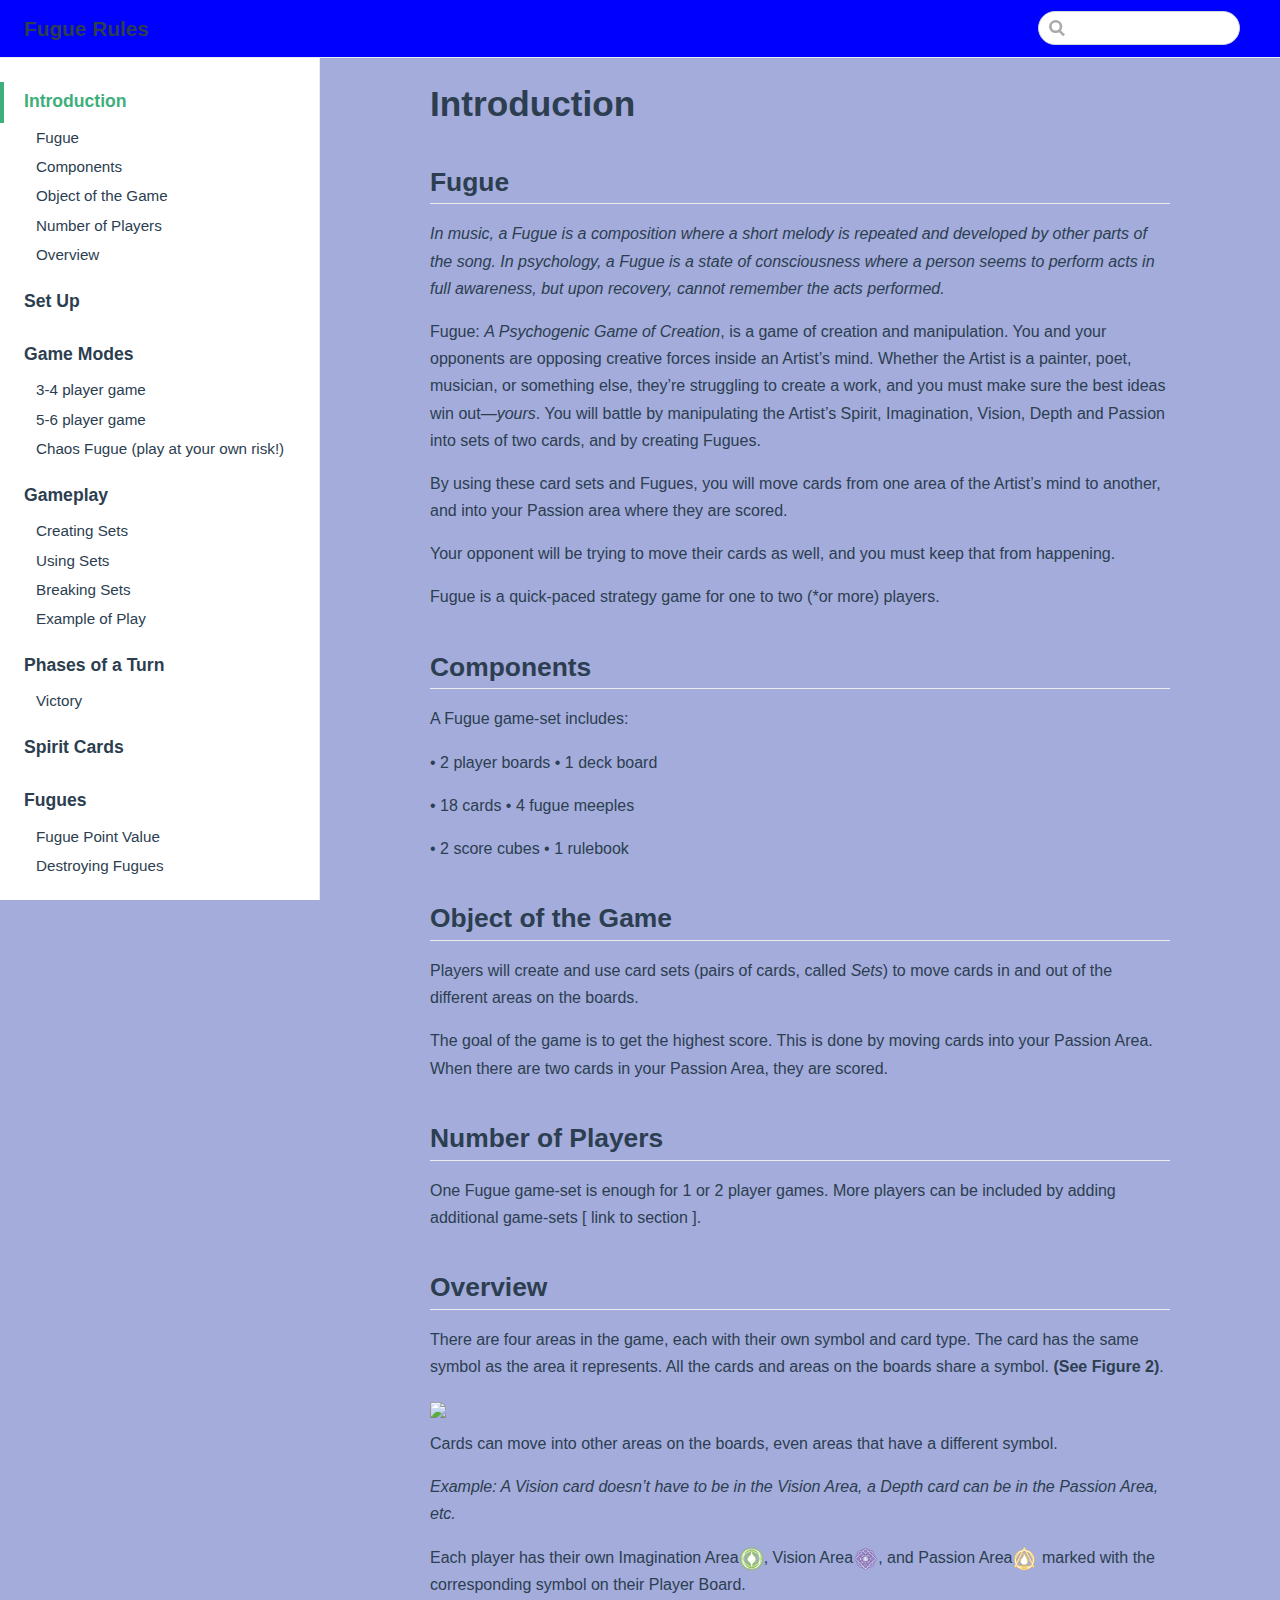
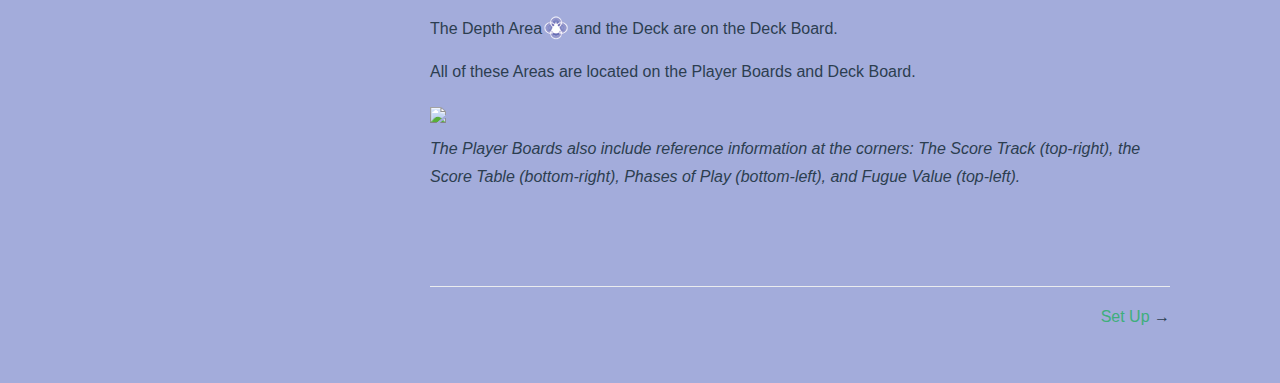
==== fugue/index.html @ 01a36612 "Added icons and images and some colors, not final colors" ====
<!DOCTYPE html>
<html lang="en-US">
  <head>
    <meta charset="utf-8">
    <meta name="viewport" content="width=device-width,initial-scale=1">
    <title>Introduction | Fugue Rules</title>
    <meta name="description" content="Description goes here">
    
    
    <link rel="preload" href="/fugue/assets/css/0.styles.88f296fe.css" as="style"><link rel="preload" href="/fugue/assets/js/app.46756ac3.js" as="script"><link rel="preload" href="/fugue/assets/js/2.02e9f8c8.js" as="script"><link rel="preload" href="/fugue/assets/js/12.5b3c1c44.js" as="script"><link rel="preload" href="/fugue/assets/js/5.1671ed8a.js" as="script"><link rel="preload" href="/fugue/assets/js/6.11dcff0d.js" as="script"><link rel="prefetch" href="/fugue/assets/js/10.6f61e33d.js"><link rel="prefetch" href="/fugue/assets/js/11.e72799b8.js"><link rel="prefetch" href="/fugue/assets/js/13.01d6e19c.js"><link rel="prefetch" href="/fugue/assets/js/14.5f040e18.js"><link rel="prefetch" href="/fugue/assets/js/15.8a1c7da3.js"><link rel="prefetch" href="/fugue/assets/js/16.2c269740.js"><link rel="prefetch" href="/fugue/assets/js/17.e0b502f6.js"><link rel="prefetch" href="/fugue/assets/js/3.f5a2413c.js"><link rel="prefetch" href="/fugue/assets/js/4.ca88965a.js"><link rel="prefetch" href="/fugue/assets/js/7.43071df7.js"><link rel="prefetch" href="/fugue/assets/js/8.1b268889.js"><link rel="prefetch" href="/fugue/assets/js/9.892fc7c8.js">
    <link rel="stylesheet" href="/fugue/assets/css/0.styles.88f296fe.css">
  </head>
  <body>
    <div id="app" data-server-rendered="true"><div class="theme-container"><header class="navbar"><div class="sidebar-button"><svg xmlns="http://www.w3.org/2000/svg" aria-hidden="true" role="img" viewBox="0 0 448 512" class="icon"><path fill="currentColor" d="M436 124H12c-6.627 0-12-5.373-12-12V80c0-6.627 5.373-12 12-12h424c6.627 0 12 5.373 12 12v32c0 6.627-5.373 12-12 12zm0 160H12c-6.627 0-12-5.373-12-12v-32c0-6.627 5.373-12 12-12h424c6.627 0 12 5.373 12 12v32c0 6.627-5.373 12-12 12zm0 160H12c-6.627 0-12-5.373-12-12v-32c0-6.627 5.373-12 12-12h424c6.627 0 12 5.373 12 12v32c0 6.627-5.373 12-12 12z"></path></svg></div> <a href="/fugue/" class="home-link router-link-exact-active router-link-active"><!----> <span class="site-name">Fugue Rules</span></a> <div class="links"><div class="search-box"><input aria-label="Search" autocomplete="off" spellcheck="false" value=""> <!----></div> <!----></div></header> <div class="sidebar-mask"></div> <aside class="sidebar"><!---->  <ul class="sidebar-links"><li><a href="/fugue/" class="active sidebar-link">Introduction</a><ul class="sidebar-sub-headers"><li class="sidebar-sub-header"><a href="/fugue/#fugue" class="sidebar-link">Fugue</a></li><li class="sidebar-sub-header"><a href="/fugue/#components" class="sidebar-link">Components</a></li><li class="sidebar-sub-header"><a href="/fugue/#object-of-the-game" class="sidebar-link">Object of the Game</a></li><li class="sidebar-sub-header"><a href="/fugue/#number-of-players" class="sidebar-link">Number of Players</a></li><li class="sidebar-sub-header"><a href="/fugue/#overview" class="sidebar-link">Overview</a></li></ul></li><li><a href="/fugue/Setup/" class="sidebar-link">Set Up</a></li><li><a href="/fugue/GameModes/" class="sidebar-link">Game Modes</a><ul class="sidebar-sub-headers"><li class="sidebar-sub-header"><a href="/fugue/GameModes/#_3-4-player-game" class="sidebar-link">3-4 player game</a></li><li class="sidebar-sub-header"><a href="/fugue/GameModes/#_5-6-player-game" class="sidebar-link">5-6 player game</a></li><li class="sidebar-sub-header"><a href="/fugue/GameModes/#chaos-fugue-play-at-your-own-risk" class="sidebar-link">Chaos Fugue (play at your own risk!)</a></li></ul></li><li><a href="/fugue/Gameplay/" class="sidebar-link">Gameplay</a><ul class="sidebar-sub-headers"><li class="sidebar-sub-header"><a href="/fugue/Gameplay/#creating-sets" class="sidebar-link">Creating Sets</a></li><li class="sidebar-sub-header"><a href="/fugue/Gameplay/#using-sets" class="sidebar-link">Using Sets</a></li><li class="sidebar-sub-header"><a href="/fugue/Gameplay/#breaking-sets" class="sidebar-link">Breaking Sets</a></li><li class="sidebar-sub-header"><a href="/fugue/Gameplay/#example-of-play" class="sidebar-link">Example of Play</a></li></ul></li><li><a href="/fugue/Phases/" class="sidebar-link">Phases of a Turn</a><ul class="sidebar-sub-headers"><li class="sidebar-sub-header"><a href="/fugue/Phases/#victory" class="sidebar-link">Victory</a></li></ul></li><li><a href="/fugue/SpiritCards/" class="sidebar-link">Spirit Cards</a></li><li><a href="/fugue/Fugues/" class="sidebar-link">Fugues</a><ul class="sidebar-sub-headers"><li class="sidebar-sub-header"><a href="/fugue/Fugues/#fugue-point-value" class="sidebar-link">Fugue Point Value</a></li><li class="sidebar-sub-header"><a href="/fugue/Fugues/#destroying-fugues" class="sidebar-link">Destroying Fugues</a></li></ul></li><li><a href="/fugue/Gameover/" class="sidebar-link">Game Over</a><ul class="sidebar-sub-headers"><li class="sidebar-sub-header"><a href="/fugue/Gameover/#victory" class="sidebar-link">Victory</a></li><li class="sidebar-sub-header"><a href="/fugue/Gameover/#ties" class="sidebar-link">Ties</a></li></ul></li><li><a href="/fugue/SetExplanationAndExamples/" class="sidebar-link">Set Explanations and Examples</a></li><li><a href="/fugue/SoloModes/" class="sidebar-link">Solo Modes</a><ul class="sidebar-sub-headers"><li class="sidebar-sub-header"><a href="/fugue/SoloModes/#left-brain-vs-right-brain-beta" class="sidebar-link">Left Brain vs Right Brain (Beta)</a></li><li class="sidebar-sub-header"><a href="/fugue/SoloModes/#solo-challenge" class="sidebar-link">Solo Challenge</a></li><li class="sidebar-sub-header"><a href="/fugue/SoloModes/#left-brain-versus-right-brain-beta" class="sidebar-link">Left Brain Versus Right Brain (beta)</a></li></ul></li></ul> </aside> <main class="page"> <div class="content default"><h1 id="introduction"><a href="#introduction" aria-hidden="true" class="header-anchor">#</a> Introduction</h1> <h2 id="fugue"><a href="#fugue" aria-hidden="true" class="header-anchor">#</a> Fugue</h2> <p><em>In music, a Fugue is a composition where a short melody is repeated and developed by other parts of the song.
In psychology, a Fugue is a state of consciousness where a person seems to perform acts in full awareness, but upon recovery, cannot remember the acts performed.</em></p> <p>Fugue: <em>A Psychogenic Game of Creation</em>, is a game of creation and manipulation. You and your opponents are opposing creative forces inside an Artist’s mind. Whether the Artist is a painter, poet, musician, or something else, they’re struggling to create a work, and you must make sure the best ideas win out—<em>yours</em>. You will battle by manipulating the Artist’s Spirit, Imagination, Vision, Depth and Passion into sets of two cards, and by creating Fugues.</p> <p>By using these card sets and Fugues, you will move cards from one area of the Artist’s mind to another, and into your Passion area where they are scored.</p> <p>Your opponent will be trying to move their cards as well, and you must keep that from happening.</p> <p>Fugue is a quick-paced strategy game for one to two (*or more) players.</p> <h2 id="components"><a href="#components" aria-hidden="true" class="header-anchor">#</a> Components</h2> <p>A Fugue game-set includes:</p> <p>• 2 player boards • 1 deck board</p> <p>• 18 cards • 4 fugue meeples</p> <p>• 2 score cubes • 1 rulebook</p> <h2 id="object-of-the-game"><a href="#object-of-the-game" aria-hidden="true" class="header-anchor">#</a> Object of the Game</h2> <p>Players will create and use card sets (pairs of cards, called <em>Sets</em>) to move cards in and out of the different areas on the boards.</p> <p>The goal of the game is to get the highest score. This is done by moving cards into your Passion Area. When there are two cards in your Passion Area, they are scored.</p> <h2 id="number-of-players"><a href="#number-of-players" aria-hidden="true" class="header-anchor">#</a> Number of Players</h2> <p>One Fugue game-set is enough for 1 or 2 player games. More players can be included by adding additional game-sets [ link to section ].</p> <h2 id="overview"><a href="#overview" aria-hidden="true" class="header-anchor">#</a> Overview</h2> <p>There are four areas in the game, each with their own symbol and card type. The card has the same symbol as the area it represents. All the cards and areas on the boards share a symbol. <strong>(See Figure 2)</strong>.</p> <span><img src="/fugue/figure_2.png"></span> <p>Cards can move into other areas on the boards, even areas that have a different symbol.</p> <p><em>Example: A Vision card doesn’t have to be in the Vision Area, a Depth card can be in the Passion Area, etc.</em></p> <p>Each player has their own Imagination Area<span><img src="/fugue/I_icon.png"></span>, Vision Area<span><img src="/fugue/V_icon.png"></span>, and Passion Area<span><img src="/fugue/P_icon.png"></span> marked with the corresponding symbol on their Player Board.</p> <p>The Depth Area<span><img src="/fugue/D_icon.png"></span> and the Deck are on the Deck Board.</p> <p>All of these Areas are located on the Player Boards and Deck Board.</p> <span><img src="/fugue/figure_3.png"></span> <p><em>The Player Boards also include reference information at the corners: The Score Track (top-right), the Score Table (bottom-right), Phases of Play (bottom-left), and Fugue Value (top-left).</em></p></div> <footer class="page-edit"><!----> <!----></footer> <div class="page-nav"><p class="inner"><!----> <span class="next"><a href="/fugue/Setup/">
          Set Up
        </a>
        →
      </span></p></div> </main></div><div class="global-ui"></div></div>
    <script src="/fugue/assets/js/app.46756ac3.js" defer></script><script src="/fugue/assets/js/2.02e9f8c8.js" defer></script><script src="/fugue/assets/js/12.5b3c1c44.js" defer></script><script src="/fugue/assets/js/5.1671ed8a.js" defer></script><script src="/fugue/assets/js/6.11dcff0d.js" defer></script>
  </body>
</html>
---- fugue/assets/css/0.styles.88f296fe.css ----
#nprogress{pointer-events:none}#nprogress .bar{background:#3eaf7c;position:fixed;z-index:1031;top:0;left:0;width:100%;height:2px}#nprogress .peg{display:block;position:absolute;right:0;width:100px;height:100%;-webkit-box-shadow:0 0 10px #3eaf7c,0 0 5px #3eaf7c;box-shadow:0 0 10px #3eaf7c,0 0 5px #3eaf7c;opacity:1;-webkit-transform:rotate(3deg) translateY(-4px);transform:rotate(3deg) translateY(-4px)}#nprogress .spinner{display:block;position:fixed;z-index:1031;top:15px;right:15px}#nprogress .spinner-icon{width:18px;height:18px;-webkit-box-sizing:border-box;box-sizing:border-box;border:2px solid transparent;border-top-color:#3eaf7c;border-left-color:#3eaf7c;border-radius:50%;-webkit-animation:nprogress-spinner .4s linear infinite;animation:nprogress-spinner .4s linear infinite}.nprogress-custom-parent{overflow:hidden;position:relative}.nprogress-custom-parent #nprogress .bar,.nprogress-custom-parent #nprogress .spinner{position:absolute}@-webkit-keyframes nprogress-spinner{0%{-webkit-transform:rotate(0deg);transform:rotate(0deg)}to{-webkit-transform:rotate(1turn);transform:rotate(1turn)}}@keyframes nprogress-spinner{0%{-webkit-transform:rotate(0deg);transform:rotate(0deg)}to{-webkit-transform:rotate(1turn);transform:rotate(1turn)}}.icon.outbound{color:#aaa;display:inline-block;vertical-align:middle;position:relative;top:-1px}.home{padding:3.6rem 2rem 0;max-width:960px;margin:0 auto;display:block}.home .hero{text-align:center}.home .hero img{max-width:100%;max-height:280px;display:block;margin:3rem auto 1.5rem}.home .hero h1{font-size:3rem}.home .hero .action,.home .hero .description,.home .hero h1{margin:1.8rem auto}.home .hero .description{max-width:35rem;font-size:1.6rem;line-height:1.3;color:#6a8bad}.home .hero .action-button{display:inline-block;font-size:1.2rem;color:#fff;background-color:#3eaf7c;padding:.8rem 1.6rem;border-radius:4px;-webkit-transition:background-color .1s ease;transition:background-color .1s ease;-webkit-box-sizing:border-box;box-sizing:border-box;border-bottom:1px solid #389d70}.home .hero .action-button:hover{background-color:#4abf8a}.home .features{border-top:1px solid #eaecef;padding:1.2rem 0;margin-top:2.5rem;display:-webkit-box;display:-ms-flexbox;display:flex;-ms-flex-wrap:wrap;flex-wrap:wrap;-webkit-box-align:start;-ms-flex-align:start;align-items:flex-start;-ms-flex-line-pack:stretch;align-content:stretch;-webkit-box-pack:justify;-ms-flex-pack:justify;justify-content:space-between}.home .feature{-webkit-box-flex:1;-ms-flex-positive:1;flex-grow:1;-ms-flex-preferred-size:30%;flex-basis:30%;max-width:30%}.home .feature h2{font-size:1.4rem;font-weight:500;border-bottom:none;padding-bottom:0;color:#3a5169}.home .feature p{color:#4e6e8e}.home .footer{padding:2.5rem;border-top:1px solid #eaecef;text-align:center;color:#4e6e8e}@media (max-width:719px){.home .features{-webkit-box-orient:vertical;-webkit-box-direction:normal;-ms-flex-direction:column;flex-direction:column}.home .feature{max-width:100%;padding:0 2.5rem}}@media (max-width:419px){.home{padding-left:1.5rem;padding-right:1.5rem}.home .hero img{max-height:210px;margin:2rem auto 1.2rem}.home .hero h1{font-size:2rem}.home .hero .action,.home .hero .description,.home .hero h1{margin:1.2rem auto}.home .hero .description{font-size:1.2rem}.home .hero .action-button{font-size:1rem;padding:.6rem 1.2rem}.home .feature h2{font-size:1.25rem}}.search-box{display:inline-block;position:relative;margin-right:1rem}.search-box input{cursor:text;width:10rem;height:2rem;color:#4e6e8e;display:inline-block;border:1px solid #cfd4db;border-radius:2rem;font-size:.9rem;line-height:2rem;padding:0 .5rem 0 2rem;outline:none;-webkit-transition:all .2s ease;transition:all .2s ease;background:#fff url(/fugue/assets/img/search.83621669.svg) .6rem .5rem no-repeat;background-size:1rem}.search-box input:focus{cursor:auto;border-color:#3eaf7c}.search-box .suggestions{background:#fff;width:20rem;position:absolute;top:1.5rem;border:1px solid #cfd4db;border-radius:6px;padding:.4rem;list-style-type:none}.search-box .suggestions.align-right{right:0}.search-box .suggestion{line-height:1.4;padding:.4rem .6rem;border-radius:4px;cursor:pointer}.search-box .suggestion a{white-space:normal;color:#5d82a6}.search-box .suggestion a .page-title{font-weight:600}.search-box .suggestion a .header{font-size:.9em;margin-left:.25em}.search-box .suggestion.focused{background-color:#f3f4f5}.search-box .suggestion.focused a{color:#3eaf7c}@media (max-width:959px){.search-box input{cursor:pointer;width:0;border-color:transparent;position:relative}.search-box input:focus{cursor:text;left:0;width:10rem}}@media (-ms-high-contrast:none){.search-box input{height:2rem}}@media (max-width:959px) and (min-width:719px){.search-box .suggestions{left:0}}@media (max-width:719px){.search-box{margin-right:0}.search-box input{left:1rem}.search-box .suggestions{right:0}}@media (max-width:419px){.search-box .suggestions{width:calc(100vw - 4rem)}.search-box input:focus{width:8rem}}.sidebar-button{cursor:pointer;display:none;width:1.25rem;height:1.25rem;position:absolute;padding:.6rem;top:.6rem;left:1rem}.sidebar-button .icon{display:block;width:1.25rem;height:1.25rem}@media (max-width:719px){.sidebar-button{display:block}}.dropdown-enter,.dropdown-leave-to{height:0!important}.dropdown-wrapper{cursor:pointer}.dropdown-wrapper .dropdown-title{display:block}.dropdown-wrapper .dropdown-title:hover{border-color:transparent}.dropdown-wrapper .dropdown-title .arrow{vertical-align:middle;margin-top:-1px;margin-left:.4rem}.dropdown-wrapper .nav-dropdown .dropdown-item{color:inherit;line-height:1.7rem}.dropdown-wrapper .nav-dropdown .dropdown-item h4{margin:.45rem 0 0;border-top:1px solid #eee;padding:.45rem 1.5rem 0 1.25rem}.dropdown-wrapper .nav-dropdown .dropdown-item .dropdown-subitem-wrapper{padding:0;list-style:none}.dropdown-wrapper .nav-dropdown .dropdown-item .dropdown-subitem-wrapper .dropdown-subitem{font-size:.9em}.dropdown-wrapper .nav-dropdown .dropdown-item a{display:block;line-height:1.7rem;position:relative;border-bottom:none;font-weight:400;margin-bottom:0;padding:0 1.5rem 0 1.25rem}.dropdown-wrapper .nav-dropdown .dropdown-item a.router-link-active,.dropdown-wrapper .nav-dropdown .dropdown-item a:hover{color:#3eaf7c}.dropdown-wrapper .nav-dropdown .dropdown-item a.router-link-active:after{content:"";width:0;height:0;border-left:5px solid #3eaf7c;border-top:3px solid transparent;border-bottom:3px solid transparent;position:absolute;top:calc(50% - 2px);left:9px}.dropdown-wrapper .nav-dropdown .dropdown-item:first-child h4{margin-top:0;padding-top:0;border-top:0}@media (max-width:719px){.dropdown-wrapper.open .dropdown-title{margin-bottom:.5rem}.dropdown-wrapper .nav-dropdown{-webkit-transition:height .1s ease-out;transition:height .1s ease-out;overflow:hidden}.dropdown-wrapper .nav-dropdown .dropdown-item h4{border-top:0;margin-top:0;padding-top:0}.dropdown-wrapper .nav-dropdown .dropdown-item>a,.dropdown-wrapper .nav-dropdown .dropdown-item h4{font-size:15px;line-height:2rem}.dropdown-wrapper .nav-dropdown .dropdown-item .dropdown-subitem{font-size:14px;padding-left:1rem}}@media (min-width:719px){.dropdown-wrapper{height:1.8rem}.dropdown-wrapper:hover .nav-dropdown{display:block!important}.dropdown-wrapper .dropdown-title .arrow{border-left:4px solid transparent;border-right:4px solid transparent;border-top:6px solid #ccc;border-bottom:0}.dropdown-wrapper .nav-dropdown{display:none;height:auto!important;-webkit-box-sizing:border-box;box-sizing:border-box;max-height:calc(100vh - 2.7rem);overflow-y:auto;position:absolute;top:100%;right:0;background-color:#fff;padding:.6rem 0;border:1px solid #ddd;border-bottom-color:#ccc;text-align:left;border-radius:.25rem;white-space:nowrap;margin:0}}.nav-links{display:inline-block}.nav-links a{line-height:1.4rem;color:inherit}.nav-links a.router-link-active,.nav-links a:hover{color:#3eaf7c}.nav-links .nav-item{position:relative;display:inline-block;margin-left:1.5rem;line-height:2rem}.nav-links .nav-item:first-child{margin-left:0}.nav-links .repo-link{margin-left:1.5rem}@media (max-width:719px){.nav-links .nav-item,.nav-links .repo-link{margin-left:0}}@media (min-width:719px){.nav-links a.router-link-active,.nav-links a:hover{color:#2c3e50}.nav-item>a:not(.external).router-link-active,.nav-item>a:not(.external):hover{margin-bottom:-2px;border-bottom:2px solid #46bd87}}.navbar{padding:.7rem 1.5rem;line-height:2.2rem}.navbar a,.navbar img,.navbar span{display:inline-block}.navbar .logo{height:2.2rem;min-width:2.2rem;margin-right:.8rem;vertical-align:top}.navbar .site-name{font-size:1.3rem;font-weight:600;color:#2c3e50;position:relative}.navbar .links{padding-left:1.5rem;-webkit-box-sizing:border-box;box-sizing:border-box;background-color:#fff;white-space:nowrap;font-size:.9rem;position:absolute;right:1.5rem;top:.7rem;display:-webkit-box;display:-ms-flexbox;display:flex}.navbar .links .search-box{-webkit-box-flex:0;-ms-flex:0 0 auto;flex:0 0 auto;vertical-align:top}@media (max-width:719px){.navbar{padding-left:4rem}.navbar .can-hide{display:none}.navbar .links{padding-left:1.5rem}}.page-edit,.page-nav{max-width:740px;margin:0 auto;padding:2rem 2.5rem}@media (max-width:959px){.page-edit,.page-nav{padding:2rem}}@media (max-width:419px){.page-edit,.page-nav{padding:1.5rem}}.page{padding-bottom:2rem;display:block}.page-edit{padding-top:1rem;padding-bottom:1rem;overflow:auto}.page-edit .edit-link{display:inline-block}.page-edit .edit-link a{color:#4e6e8e;margin-right:.25rem}.page-edit .last-updated{float:right;font-size:.9em}.page-edit .last-updated .prefix{font-weight:500;color:#4e6e8e}.page-edit .last-updated .time{font-weight:400;color:#aaa}.page-nav{padding-top:1rem;padding-bottom:0}.page-nav .inner{min-height:2rem;margin-top:0;border-top:1px solid #eaecef;padding-top:1rem;overflow:auto}.page-nav .next{float:right}@media (max-width:719px){.page-edit .edit-link{margin-bottom:.5rem}.page-edit .last-updated{font-size:.8em;float:none;text-align:left}}.sidebar-group .sidebar-group{padding-left:.5em}.sidebar-group:not(.collapsable) .sidebar-heading:not(.clickable){cursor:auto;color:inherit}.sidebar-group.is-sub-group{padding-left:0}.sidebar-group.is-sub-group>.sidebar-heading{font-size:.95em;line-height:1.4;font-weight:400;padding-left:2rem}.sidebar-group.is-sub-group>.sidebar-heading:not(.clickable){opacity:.5}.sidebar-group.is-sub-group>.sidebar-group-items{padding-left:1rem}.sidebar-group.is-sub-group>.sidebar-group-items>li>.sidebar-link{font-size:.95em;border-left:none}.sidebar-group.depth-2>.sidebar-heading{border-left:none}.sidebar-heading{color:#2c3e50;-webkit-transition:color .15s ease;transition:color .15s ease;cursor:pointer;font-size:1.1em;font-weight:700;padding:.35rem 1.5rem .35rem 1.25rem;width:100%;-webkit-box-sizing:border-box;box-sizing:border-box;margin:0;border-left:.25rem solid transparent}.sidebar-heading.open,.sidebar-heading:hover{color:inherit}.sidebar-heading .arrow{position:relative;top:-.12em;left:.5em}.sidebar-heading.clickable.active{font-weight:600;color:#3eaf7c;border-left-color:#3eaf7c}.sidebar-heading.clickable:hover{color:#3eaf7c}.sidebar-group-items{-webkit-transition:height .1s ease-out;transition:height .1s ease-out;font-size:.95em;overflow:hidden}.sidebar .sidebar-sub-headers{padding-left:1rem;font-size:.95em}a.sidebar-link{font-size:1em;font-weight:400;display:inline-block;color:#2c3e50;border-left:.25rem solid transparent;padding:.35rem 1rem .35rem 1.25rem;line-height:1.4;width:100%;-webkit-box-sizing:border-box;box-sizing:border-box}a.sidebar-link:hover{color:#3eaf7c}a.sidebar-link.active{font-weight:600;color:#3eaf7c;border-left-color:#3eaf7c}.sidebar-group a.sidebar-link{padding-left:2rem}.sidebar-sub-headers a.sidebar-link{padding-top:.25rem;padding-bottom:.25rem;border-left:none}.sidebar-sub-headers a.sidebar-link.active{font-weight:500}.sidebar ul{padding:0;margin:0;list-style-type:none}.sidebar a{display:inline-block}.sidebar .nav-links{display:none;border-bottom:1px solid #eaecef;padding:.5rem 0 .75rem 0}.sidebar .nav-links a{font-weight:600}.sidebar .nav-links .nav-item,.sidebar .nav-links .repo-link{display:block;line-height:1.25rem;font-size:1.1em;padding:.5rem 0 .5rem 1.5rem}.sidebar>.sidebar-links{padding:1.5rem 0}.sidebar>.sidebar-links>li>a.sidebar-link{font-size:1.1em;line-height:1.7;font-weight:700}.sidebar>.sidebar-links>li:not(:first-child){margin-top:.75rem}@media (max-width:719px){.sidebar .nav-links{display:block}.sidebar .nav-links .dropdown-wrapper .nav-dropdown .dropdown-item a.router-link-active:after{top:calc(1rem - 2px)}.sidebar>.sidebar-links{padding:1rem 0}}code[class*=language-],pre[class*=language-]{color:#ccc;background:none;font-family:Consolas,Monaco,Andale Mono,Ubuntu Mono,monospace;font-size:1em;text-align:left;white-space:pre;word-spacing:normal;word-break:normal;word-wrap:normal;line-height:1.5;-moz-tab-size:4;-o-tab-size:4;tab-size:4;-webkit-hyphens:none;-ms-hyphens:none;hyphens:none}pre[class*=language-]{padding:1em;margin:.5em 0;overflow:auto}:not(pre)>code[class*=language-],pre[class*=language-]{background:#2d2d2d}:not(pre)>code[class*=language-]{padding:.1em;border-radius:.3em;white-space:normal}.token.block-comment,.token.cdata,.token.comment,.token.doctype,.token.prolog{color:#999}.token.punctuation{color:#ccc}.token.attr-name,.token.deleted,.token.namespace,.token.tag{color:#e2777a}.token.function-name{color:#6196cc}.token.boolean,.token.function,.token.number{color:#f08d49}.token.class-name,.token.constant,.token.property,.token.symbol{color:#f8c555}.token.atrule,.token.builtin,.token.important,.token.keyword,.token.selector{color:#cc99cd}.token.attr-value,.token.char,.token.regex,.token.string,.token.variable{color:#7ec699}.token.entity,.token.operator,.token.url{color:#67cdcc}.token.bold,.token.important{font-weight:700}.token.italic{font-style:italic}.token.entity{cursor:help}.token.inserted{color:green}.content code{color:#476582;padding:.25rem .5rem;margin:0;font-size:.85em;background-color:rgba(27,31,35,.05);border-radius:3px}.content code .token.deleted{color:#ec5975}.content code .token.inserted{color:#3eaf7c}.content pre,.content pre[class*=language-]{line-height:1.4;padding:1.25rem 1.5rem;margin:.85rem 0;background-color:#282c34;border-radius:6px;overflow:auto}.content pre[class*=language-] code,.content pre code{color:#fff;padding:0;background-color:transparent;border-radius:0}div[class*=language-]{position:relative;background-color:#282c34;border-radius:6px}div[class*=language-] .highlight-lines{-webkit-user-select:none;-moz-user-select:none;-ms-user-select:none;user-select:none;padding-top:1.3rem;position:absolute;top:0;left:0;width:100%;line-height:1.4}div[class*=language-] .highlight-lines .highlighted{background-color:rgba(0,0,0,.66)}div[class*=language-] pre,div[class*=language-] pre[class*=language-]{background:transparent;position:relative;z-index:1}div[class*=language-]:before{position:absolute;z-index:3;top:.8em;right:1em;font-size:.75rem;color:hsla(0,0%,100%,.4)}div[class*=language-]:not(.line-numbers-mode) .line-numbers-wrapper{display:none}div[class*=language-].line-numbers-mode .highlight-lines .highlighted{position:relative}div[class*=language-].line-numbers-mode .highlight-lines .highlighted:before{content:" ";position:absolute;z-index:3;left:0;top:0;display:block;width:3.5rem;height:100%;background-color:rgba(0,0,0,.66)}div[class*=language-].line-numbers-mode pre{padding-left:4.5rem;vertical-align:middle}div[class*=language-].line-numbers-mode .line-numbers-wrapper{position:absolute;top:0;width:3.5rem;text-align:center;color:hsla(0,0%,100%,.3);padding:1.25rem 0;line-height:1.4}div[class*=language-].line-numbers-mode .line-numbers-wrapper .line-number,div[class*=language-].line-numbers-mode .line-numbers-wrapper br{-webkit-user-select:none;-moz-user-select:none;-ms-user-select:none;user-select:none}div[class*=language-].line-numbers-mode .line-numbers-wrapper .line-number{position:relative;z-index:4;font-size:.85em}div[class*=language-].line-numbers-mode:after{content:"";position:absolute;z-index:2;top:0;left:0;width:3.5rem;height:100%;border-radius:6px 0 0 6px;border-right:1px solid rgba(0,0,0,.66);background-color:#282c34}div[class~=language-js]:before{content:"js"}div[class~=language-ts]:before{content:"ts"}div[class~=language-html]:before{content:"html"}div[class~=language-md]:before{content:"md"}div[class~=language-vue]:before{content:"vue"}div[class~=language-css]:before{content:"css"}div[class~=language-sass]:before{content:"sass"}div[class~=language-scss]:before{content:"scss"}div[class~=language-less]:before{content:"less"}div[class~=language-stylus]:before{content:"stylus"}div[class~=language-go]:before{content:"go"}div[class~=language-java]:before{content:"java"}div[class~=language-c]:before{content:"c"}div[class~=language-sh]:before{content:"sh"}div[class~=language-yaml]:before{content:"yaml"}div[class~=language-py]:before{content:"py"}div[class~=language-docker]:before{content:"docker"}div[class~=language-dockerfile]:before{content:"dockerfile"}div[class~=language-makefile]:before{content:"makefile"}div[class~=language-javascript]:before{content:"js"}div[class~=language-typescript]:before{content:"ts"}div[class~=language-markup]:before{content:"html"}div[class~=language-markdown]:before{content:"md"}div[class~=language-json]:before{content:"json"}div[class~=language-ruby]:before{content:"rb"}div[class~=language-python]:before{content:"py"}div[class~=language-bash]:before{content:"sh"}div[class~=language-php]:before{content:"php"}.custom-block .custom-block-title{font-weight:600;margin-bottom:-.4rem}.custom-block.danger,.custom-block.tip,.custom-block.warning{padding:.1rem 1.5rem;border-left-width:.5rem;border-left-style:solid;margin:1rem 0}.custom-block.tip{background-color:#f3f5f7;border-color:#42b983}.custom-block.warning{background-color:rgba(255,229,100,.3);border-color:#e7c000;color:#6b5900}.custom-block.warning .custom-block-title{color:#b29400}.custom-block.warning a{color:#2c3e50}.custom-block.danger{background-color:#ffe6e6;border-color:#c00;color:#4d0000}.custom-block.danger .custom-block-title{color:#900}.custom-block.danger a{color:#2c3e50}.arrow{display:inline-block;width:0;height:0}.arrow.up{border-bottom:6px solid #ccc}.arrow.down,.arrow.up{border-left:4px solid transparent;border-right:4px solid transparent}.arrow.down{border-top:6px solid #ccc}.arrow.right{border-left:6px solid #ccc}.arrow.left,.arrow.right{border-top:4px solid transparent;border-bottom:4px solid transparent}.arrow.left{border-right:6px solid #ccc}.content:not(.custom){max-width:740px;margin:0 auto;padding:2rem 2.5rem}@media (max-width:959px){.content:not(.custom){padding:2rem}}@media (max-width:419px){.content:not(.custom){padding:1.5rem}}.table-of-contents .badge{vertical-align:middle}body,html{padding:0;margin:0;background-color:#fff}body{font-family:-apple-system,BlinkMacSystemFont,Segoe UI,Roboto,Oxygen,Ubuntu,Cantarell,Fira Sans,Droid Sans,Helvetica Neue,sans-serif;-webkit-font-smoothing:antialiased;-moz-osx-font-smoothing:grayscale;font-size:16px;color:#2c3e50}.page{padding-left:20rem}.navbar{z-index:20;right:0;height:3.6rem;background-color:#fff;-webkit-box-sizing:border-box;box-sizing:border-box;border-bottom:1px solid #eaecef}.navbar,.sidebar-mask{position:fixed;top:0;left:0}.sidebar-mask{z-index:9;width:100vw;height:100vh;display:none}.sidebar{font-size:16px;background-color:#fff;width:20rem;position:fixed;z-index:10;margin:0;top:3.6rem;left:0;bottom:0;-webkit-box-sizing:border-box;box-sizing:border-box;border-right:1px solid #eaecef;overflow-y:auto}.content:not(.custom)>:first-child{margin-top:3.6rem}.content:not(.custom) a:hover{text-decoration:underline}.content:not(.custom) p.demo{padding:1rem 1.5rem;border:1px solid #ddd;border-radius:4px}.content:not(.custom) img{max-width:100%}.content.custom{padding:0;margin:0}.content.custom img{max-width:100%}a{font-weight:500;text-decoration:none}a,p a code{color:#3eaf7c}p a code{font-weight:400}kbd{background:#eee;border:.15rem solid #ddd;border-bottom:.25rem solid #ddd;border-radius:.15rem;padding:0 .15em}blockquote{font-size:.9rem;color:#999;border-left:.5rem solid #dfe2e5;margin:.5rem 0;padding:.25rem 0 .25rem 1rem}blockquote>p{margin:0}ol,ul{padding-left:1.2em}strong{font-weight:600}h1,h2,h3,h4,h5,h6{font-weight:600;line-height:1.25}.content:not(.custom)>h1,.content:not(.custom)>h2,.content:not(.custom)>h3,.content:not(.custom)>h4,.content:not(.custom)>h5,.content:not(.custom)>h6{margin-top:-3.1rem;padding-top:4.6rem;margin-bottom:0}.content:not(.custom)>h1:first-child,.content:not(.custom)>h2:first-child,.content:not(.custom)>h3:first-child,.content:not(.custom)>h4:first-child,.content:not(.custom)>h5:first-child,.content:not(.custom)>h6:first-child{margin-top:-1.5rem;margin-bottom:1rem}.content:not(.custom)>h1:first-child+.custom-block,.content:not(.custom)>h1:first-child+p,.content:not(.custom)>h1:first-child+pre,.content:not(.custom)>h2:first-child+.custom-block,.content:not(.custom)>h2:first-child+p,.content:not(.custom)>h2:first-child+pre,.content:not(.custom)>h3:first-child+.custom-block,.content:not(.custom)>h3:first-child+p,.content:not(.custom)>h3:first-child+pre,.content:not(.custom)>h4:first-child+.custom-block,.content:not(.custom)>h4:first-child+p,.content:not(.custom)>h4:first-child+pre,.content:not(.custom)>h5:first-child+.custom-block,.content:not(.custom)>h5:first-child+p,.content:not(.custom)>h5:first-child+pre,.content:not(.custom)>h6:first-child+.custom-block,.content:not(.custom)>h6:first-child+p,.content:not(.custom)>h6:first-child+pre{margin-top:2rem}h1:hover .header-anchor,h2:hover .header-anchor,h3:hover .header-anchor,h4:hover .header-anchor,h5:hover .header-anchor,h6:hover .header-anchor{opacity:1}h1{font-size:2.2rem}h2{font-size:1.65rem;padding-bottom:.3rem;border-bottom:1px solid #eaecef}h3{font-size:1.35rem}a.header-anchor{font-size:.85em;float:left;margin-left:-.87em;padding-right:.23em;margin-top:.125em;opacity:0}a.header-anchor:hover{text-decoration:none}.line-number,code,kbd{font-family:source-code-pro,Menlo,Monaco,Consolas,Courier New,monospace}ol,p,ul{line-height:1.7}hr{border:0;border-top:1px solid #eaecef}table{border-collapse:collapse;margin:1rem 0;display:block;overflow-x:auto}tr{border-top:1px solid #dfe2e5}tr:nth-child(2n){background-color:#f6f8fa}td,th{border:1px solid #dfe2e5;padding:.6em 1em}.theme-container.sidebar-open .sidebar-mask{display:block}.theme-container.no-navbar .content:not(.custom)>h1,.theme-container.no-navbar h2,.theme-container.no-navbar h3,.theme-container.no-navbar h4,.theme-container.no-navbar h5,.theme-container.no-navbar h6{margin-top:1.5rem;padding-top:0}.theme-container.no-navbar .sidebar{top:0}@media (min-width:720px){.theme-container.no-sidebar .sidebar{display:none}.theme-container.no-sidebar .page{padding-left:0}}@media (max-width:959px){.sidebar{font-size:15px;width:16.4rem}.page{padding-left:16.4rem}}@media (max-width:719px){.sidebar{top:0;padding-top:3.6rem;-webkit-transform:translateX(-100%);transform:translateX(-100%);-webkit-transition:-webkit-transform .2s ease;transition:-webkit-transform .2s ease;transition:transform .2s ease;transition:transform .2s ease,-webkit-transform .2s ease}.page{padding-left:0}.theme-container.sidebar-open .sidebar{-webkit-transform:translateX(0);transform:translateX(0)}.theme-container.no-navbar .sidebar{padding-top:0}}@media (max-width:419px){h1{font-size:1.9rem}.content div[class*=language-]{margin:.85rem -1.5rem;border-radius:0}}.page{background:#a3acdb}.navbar div.links,header.navbar{background-color:#00f}img{margin-bottom:-.5em}.badge[data-v-bb9d8740]{display:inline-block;font-size:14px;height:18px;line-height:18px;border-radius:3px;padding:0 6px;color:#fff;margin-right:5px;background-color:#42b983}.badge.middle[data-v-bb9d8740]{vertical-align:middle}.badge.top[data-v-bb9d8740]{vertical-align:top}.badge.green[data-v-bb9d8740],.badge.tip[data-v-bb9d8740]{background-color:#42b983}.badge.error[data-v-bb9d8740]{background-color:#da5961}.badge.warn[data-v-bb9d8740],.badge.warning[data-v-bb9d8740],.badge.yellow[data-v-bb9d8740]{background-color:#e7c000}
---- fugue/assets/css/0.styles.88f296fe.css ----
#nprogress{pointer-events:none}#nprogress .bar{background:#3eaf7c;position:fixed;z-index:1031;top:0;left:0;width:100%;height:2px}#nprogress .peg{display:block;position:absolute;right:0;width:100px;height:100%;-webkit-box-shadow:0 0 10px #3eaf7c,0 0 5px #3eaf7c;box-shadow:0 0 10px #3eaf7c,0 0 5px #3eaf7c;opacity:1;-webkit-transform:rotate(3deg) translateY(-4px);transform:rotate(3deg) translateY(-4px)}#nprogress .spinner{display:block;position:fixed;z-index:1031;top:15px;right:15px}#nprogress .spinner-icon{width:18px;height:18px;-webkit-box-sizing:border-box;box-sizing:border-box;border:2px solid transparent;border-top-color:#3eaf7c;border-left-color:#3eaf7c;border-radius:50%;-webkit-animation:nprogress-spinner .4s linear infinite;animation:nprogress-spinner .4s linear infinite}.nprogress-custom-parent{overflow:hidden;position:relative}.nprogress-custom-parent #nprogress .bar,.nprogress-custom-parent #nprogress .spinner{position:absolute}@-webkit-keyframes nprogress-spinner{0%{-webkit-transform:rotate(0deg);transform:rotate(0deg)}to{-webkit-transform:rotate(1turn);transform:rotate(1turn)}}@keyframes nprogress-spinner{0%{-webkit-transform:rotate(0deg);transform:rotate(0deg)}to{-webkit-transform:rotate(1turn);transform:rotate(1turn)}}.icon.outbound{color:#aaa;display:inline-block;vertical-align:middle;position:relative;top:-1px}.home{padding:3.6rem 2rem 0;max-width:960px;margin:0 auto;display:block}.home .hero{text-align:center}.home .hero img{max-width:100%;max-height:280px;display:block;margin:3rem auto 1.5rem}.home .hero h1{font-size:3rem}.home .hero .action,.home .hero .description,.home .hero h1{margin:1.8rem auto}.home .hero .description{max-width:35rem;font-size:1.6rem;line-height:1.3;color:#6a8bad}.home .hero .action-button{display:inline-block;font-size:1.2rem;color:#fff;background-color:#3eaf7c;padding:.8rem 1.6rem;border-radius:4px;-webkit-transition:background-color .1s ease;transition:background-color .1s ease;-webkit-box-sizing:border-box;box-sizing:border-box;border-bottom:1px solid #389d70}.home .hero .action-button:hover{background-color:#4abf8a}.home .features{border-top:1px solid #eaecef;padding:1.2rem 0;margin-top:2.5rem;display:-webkit-box;display:-ms-flexbox;display:flex;-ms-flex-wrap:wrap;flex-wrap:wrap;-webkit-box-align:start;-ms-flex-align:start;align-items:flex-start;-ms-flex-line-pack:stretch;align-content:stretch;-webkit-box-pack:justify;-ms-flex-pack:justify;justify-content:space-between}.home .feature{-webkit-box-flex:1;-ms-flex-positive:1;flex-grow:1;-ms-flex-preferred-size:30%;flex-basis:30%;max-width:30%}.home .feature h2{font-size:1.4rem;font-weight:500;border-bottom:none;padding-bottom:0;color:#3a5169}.home .feature p{color:#4e6e8e}.home .footer{padding:2.5rem;border-top:1px solid #eaecef;text-align:center;color:#4e6e8e}@media (max-width:719px){.home .features{-webkit-box-orient:vertical;-webkit-box-direction:normal;-ms-flex-direction:column;flex-direction:column}.home .feature{max-width:100%;padding:0 2.5rem}}@media (max-width:419px){.home{padding-left:1.5rem;padding-right:1.5rem}.home .hero img{max-height:210px;margin:2rem auto 1.2rem}.home .hero h1{font-size:2rem}.home .hero .action,.home .hero .description,.home .hero h1{margin:1.2rem auto}.home .hero .description{font-size:1.2rem}.home .hero .action-button{font-size:1rem;padding:.6rem 1.2rem}.home .feature h2{font-size:1.25rem}}.search-box{display:inline-block;position:relative;margin-right:1rem}.search-box input{cursor:text;width:10rem;height:2rem;color:#4e6e8e;display:inline-block;border:1px solid #cfd4db;border-radius:2rem;font-size:.9rem;line-height:2rem;padding:0 .5rem 0 2rem;outline:none;-webkit-transition:all .2s ease;transition:all .2s ease;background:#fff url(/fugue/assets/img/search.83621669.svg) .6rem .5rem no-repeat;background-size:1rem}.search-box input:focus{cursor:auto;border-color:#3eaf7c}.search-box .suggestions{background:#fff;width:20rem;position:absolute;top:1.5rem;border:1px solid #cfd4db;border-radius:6px;padding:.4rem;list-style-type:none}.search-box .suggestions.align-right{right:0}.search-box .suggestion{line-height:1.4;padding:.4rem .6rem;border-radius:4px;cursor:pointer}.search-box .suggestion a{white-space:normal;color:#5d82a6}.search-box .suggestion a .page-title{font-weight:600}.search-box .suggestion a .header{font-size:.9em;margin-left:.25em}.search-box .suggestion.focused{background-color:#f3f4f5}.search-box .suggestion.focused a{color:#3eaf7c}@media (max-width:959px){.search-box input{cursor:pointer;width:0;border-color:transparent;position:relative}.search-box input:focus{cursor:text;left:0;width:10rem}}@media (-ms-high-contrast:none){.search-box input{height:2rem}}@media (max-width:959px) and (min-width:719px){.search-box .suggestions{left:0}}@media (max-width:719px){.search-box{margin-right:0}.search-box input{left:1rem}.search-box .suggestions{right:0}}@media (max-width:419px){.search-box .suggestions{width:calc(100vw - 4rem)}.search-box input:focus{width:8rem}}.sidebar-button{cursor:pointer;display:none;width:1.25rem;height:1.25rem;position:absolute;padding:.6rem;top:.6rem;left:1rem}.sidebar-button .icon{display:block;width:1.25rem;height:1.25rem}@media (max-width:719px){.sidebar-button{display:block}}.dropdown-enter,.dropdown-leave-to{height:0!important}.dropdown-wrapper{cursor:pointer}.dropdown-wrapper .dropdown-title{display:block}.dropdown-wrapper .dropdown-title:hover{border-color:transparent}.dropdown-wrapper .dropdown-title .arrow{vertical-align:middle;margin-top:-1px;margin-left:.4rem}.dropdown-wrapper .nav-dropdown .dropdown-item{color:inherit;line-height:1.7rem}.dropdown-wrapper .nav-dropdown .dropdown-item h4{margin:.45rem 0 0;border-top:1px solid #eee;padding:.45rem 1.5rem 0 1.25rem}.dropdown-wrapper .nav-dropdown .dropdown-item .dropdown-subitem-wrapper{padding:0;list-style:none}.dropdown-wrapper .nav-dropdown .dropdown-item .dropdown-subitem-wrapper .dropdown-subitem{font-size:.9em}.dropdown-wrapper .nav-dropdown .dropdown-item a{display:block;line-height:1.7rem;position:relative;border-bottom:none;font-weight:400;margin-bottom:0;padding:0 1.5rem 0 1.25rem}.dropdown-wrapper .nav-dropdown .dropdown-item a.router-link-active,.dropdown-wrapper .nav-dropdown .dropdown-item a:hover{color:#3eaf7c}.dropdown-wrapper .nav-dropdown .dropdown-item a.router-link-active:after{content:"";width:0;height:0;border-left:5px solid #3eaf7c;border-top:3px solid transparent;border-bottom:3px solid transparent;position:absolute;top:calc(50% - 2px);left:9px}.dropdown-wrapper .nav-dropdown .dropdown-item:first-child h4{margin-top:0;padding-top:0;border-top:0}@media (max-width:719px){.dropdown-wrapper.open .dropdown-title{margin-bottom:.5rem}.dropdown-wrapper .nav-dropdown{-webkit-transition:height .1s ease-out;transition:height .1s ease-out;overflow:hidden}.dropdown-wrapper .nav-dropdown .dropdown-item h4{border-top:0;margin-top:0;padding-top:0}.dropdown-wrapper .nav-dropdown .dropdown-item>a,.dropdown-wrapper .nav-dropdown .dropdown-item h4{font-size:15px;line-height:2rem}.dropdown-wrapper .nav-dropdown .dropdown-item .dropdown-subitem{font-size:14px;padding-left:1rem}}@media (min-width:719px){.dropdown-wrapper{height:1.8rem}.dropdown-wrapper:hover .nav-dropdown{display:block!important}.dropdown-wrapper .dropdown-title .arrow{border-left:4px solid transparent;border-right:4px solid transparent;border-top:6px solid #ccc;border-bottom:0}.dropdown-wrapper .nav-dropdown{display:none;height:auto!important;-webkit-box-sizing:border-box;box-sizing:border-box;max-height:calc(100vh - 2.7rem);overflow-y:auto;position:absolute;top:100%;right:0;background-color:#fff;padding:.6rem 0;border:1px solid #ddd;border-bottom-color:#ccc;text-align:left;border-radius:.25rem;white-space:nowrap;margin:0}}.nav-links{display:inline-block}.nav-links a{line-height:1.4rem;color:inherit}.nav-links a.router-link-active,.nav-links a:hover{color:#3eaf7c}.nav-links .nav-item{position:relative;display:inline-block;margin-left:1.5rem;line-height:2rem}.nav-links .nav-item:first-child{margin-left:0}.nav-links .repo-link{margin-left:1.5rem}@media (max-width:719px){.nav-links .nav-item,.nav-links .repo-link{margin-left:0}}@media (min-width:719px){.nav-links a.router-link-active,.nav-links a:hover{color:#2c3e50}.nav-item>a:not(.external).router-link-active,.nav-item>a:not(.external):hover{margin-bottom:-2px;border-bottom:2px solid #46bd87}}.navbar{padding:.7rem 1.5rem;line-height:2.2rem}.navbar a,.navbar img,.navbar span{display:inline-block}.navbar .logo{height:2.2rem;min-width:2.2rem;margin-right:.8rem;vertical-align:top}.navbar .site-name{font-size:1.3rem;font-weight:600;color:#2c3e50;position:relative}.navbar .links{padding-left:1.5rem;-webkit-box-sizing:border-box;box-sizing:border-box;background-color:#fff;white-space:nowrap;font-size:.9rem;position:absolute;right:1.5rem;top:.7rem;display:-webkit-box;display:-ms-flexbox;display:flex}.navbar .links .search-box{-webkit-box-flex:0;-ms-flex:0 0 auto;flex:0 0 auto;vertical-align:top}@media (max-width:719px){.navbar{padding-left:4rem}.navbar .can-hide{display:none}.navbar .links{padding-left:1.5rem}}.page-edit,.page-nav{max-width:740px;margin:0 auto;padding:2rem 2.5rem}@media (max-width:959px){.page-edit,.page-nav{padding:2rem}}@media (max-width:419px){.page-edit,.page-nav{padding:1.5rem}}.page{padding-bottom:2rem;display:block}.page-edit{padding-top:1rem;padding-bottom:1rem;overflow:auto}.page-edit .edit-link{display:inline-block}.page-edit .edit-link a{color:#4e6e8e;margin-right:.25rem}.page-edit .last-updated{float:right;font-size:.9em}.page-edit .last-updated .prefix{font-weight:500;color:#4e6e8e}.page-edit .last-updated .time{font-weight:400;color:#aaa}.page-nav{padding-top:1rem;padding-bottom:0}.page-nav .inner{min-height:2rem;margin-top:0;border-top:1px solid #eaecef;padding-top:1rem;overflow:auto}.page-nav .next{float:right}@media (max-width:719px){.page-edit .edit-link{margin-bottom:.5rem}.page-edit .last-updated{font-size:.8em;float:none;text-align:left}}.sidebar-group .sidebar-group{padding-left:.5em}.sidebar-group:not(.collapsable) .sidebar-heading:not(.clickable){cursor:auto;color:inherit}.sidebar-group.is-sub-group{padding-left:0}.sidebar-group.is-sub-group>.sidebar-heading{font-size:.95em;line-height:1.4;font-weight:400;padding-left:2rem}.sidebar-group.is-sub-group>.sidebar-heading:not(.clickable){opacity:.5}.sidebar-group.is-sub-group>.sidebar-group-items{padding-left:1rem}.sidebar-group.is-sub-group>.sidebar-group-items>li>.sidebar-link{font-size:.95em;border-left:none}.sidebar-group.depth-2>.sidebar-heading{border-left:none}.sidebar-heading{color:#2c3e50;-webkit-transition:color .15s ease;transition:color .15s ease;cursor:pointer;font-size:1.1em;font-weight:700;padding:.35rem 1.5rem .35rem 1.25rem;width:100%;-webkit-box-sizing:border-box;box-sizing:border-box;margin:0;border-left:.25rem solid transparent}.sidebar-heading.open,.sidebar-heading:hover{color:inherit}.sidebar-heading .arrow{position:relative;top:-.12em;left:.5em}.sidebar-heading.clickable.active{font-weight:600;color:#3eaf7c;border-left-color:#3eaf7c}.sidebar-heading.clickable:hover{color:#3eaf7c}.sidebar-group-items{-webkit-transition:height .1s ease-out;transition:height .1s ease-out;font-size:.95em;overflow:hidden}.sidebar .sidebar-sub-headers{padding-left:1rem;font-size:.95em}a.sidebar-link{font-size:1em;font-weight:400;display:inline-block;color:#2c3e50;border-left:.25rem solid transparent;padding:.35rem 1rem .35rem 1.25rem;line-height:1.4;width:100%;-webkit-box-sizing:border-box;box-sizing:border-box}a.sidebar-link:hover{color:#3eaf7c}a.sidebar-link.active{font-weight:600;color:#3eaf7c;border-left-color:#3eaf7c}.sidebar-group a.sidebar-link{padding-left:2rem}.sidebar-sub-headers a.sidebar-link{padding-top:.25rem;padding-bottom:.25rem;border-left:none}.sidebar-sub-headers a.sidebar-link.active{font-weight:500}.sidebar ul{padding:0;margin:0;list-style-type:none}.sidebar a{display:inline-block}.sidebar .nav-links{display:none;border-bottom:1px solid #eaecef;padding:.5rem 0 .75rem 0}.sidebar .nav-links a{font-weight:600}.sidebar .nav-links .nav-item,.sidebar .nav-links .repo-link{display:block;line-height:1.25rem;font-size:1.1em;padding:.5rem 0 .5rem 1.5rem}.sidebar>.sidebar-links{padding:1.5rem 0}.sidebar>.sidebar-links>li>a.sidebar-link{font-size:1.1em;line-height:1.7;font-weight:700}.sidebar>.sidebar-links>li:not(:first-child){margin-top:.75rem}@media (max-width:719px){.sidebar .nav-links{display:block}.sidebar .nav-links .dropdown-wrapper .nav-dropdown .dropdown-item a.router-link-active:after{top:calc(1rem - 2px)}.sidebar>.sidebar-links{padding:1rem 0}}code[class*=language-],pre[class*=language-]{color:#ccc;background:none;font-family:Consolas,Monaco,Andale Mono,Ubuntu Mono,monospace;font-size:1em;text-align:left;white-space:pre;word-spacing:normal;word-break:normal;word-wrap:normal;line-height:1.5;-moz-tab-size:4;-o-tab-size:4;tab-size:4;-webkit-hyphens:none;-ms-hyphens:none;hyphens:none}pre[class*=language-]{padding:1em;margin:.5em 0;overflow:auto}:not(pre)>code[class*=language-],pre[class*=language-]{background:#2d2d2d}:not(pre)>code[class*=language-]{padding:.1em;border-radius:.3em;white-space:normal}.token.block-comment,.token.cdata,.token.comment,.token.doctype,.token.prolog{color:#999}.token.punctuation{color:#ccc}.token.attr-name,.token.deleted,.token.namespace,.token.tag{color:#e2777a}.token.function-name{color:#6196cc}.token.boolean,.token.function,.token.number{color:#f08d49}.token.class-name,.token.constant,.token.property,.token.symbol{color:#f8c555}.token.atrule,.token.builtin,.token.important,.token.keyword,.token.selector{color:#cc99cd}.token.attr-value,.token.char,.token.regex,.token.string,.token.variable{color:#7ec699}.token.entity,.token.operator,.token.url{color:#67cdcc}.token.bold,.token.important{font-weight:700}.token.italic{font-style:italic}.token.entity{cursor:help}.token.inserted{color:green}.content code{color:#476582;padding:.25rem .5rem;margin:0;font-size:.85em;background-color:rgba(27,31,35,.05);border-radius:3px}.content code .token.deleted{color:#ec5975}.content code .token.inserted{color:#3eaf7c}.content pre,.content pre[class*=language-]{line-height:1.4;padding:1.25rem 1.5rem;margin:.85rem 0;background-color:#282c34;border-radius:6px;overflow:auto}.content pre[class*=language-] code,.content pre code{color:#fff;padding:0;background-color:transparent;border-radius:0}div[class*=language-]{position:relative;background-color:#282c34;border-radius:6px}div[class*=language-] .highlight-lines{-webkit-user-select:none;-moz-user-select:none;-ms-user-select:none;user-select:none;padding-top:1.3rem;position:absolute;top:0;left:0;width:100%;line-height:1.4}div[class*=language-] .highlight-lines .highlighted{background-color:rgba(0,0,0,.66)}div[class*=language-] pre,div[class*=language-] pre[class*=language-]{background:transparent;position:relative;z-index:1}div[class*=language-]:before{position:absolute;z-index:3;top:.8em;right:1em;font-size:.75rem;color:hsla(0,0%,100%,.4)}div[class*=language-]:not(.line-numbers-mode) .line-numbers-wrapper{display:none}div[class*=language-].line-numbers-mode .highlight-lines .highlighted{position:relative}div[class*=language-].line-numbers-mode .highlight-lines .highlighted:before{content:" ";position:absolute;z-index:3;left:0;top:0;display:block;width:3.5rem;height:100%;background-color:rgba(0,0,0,.66)}div[class*=language-].line-numbers-mode pre{padding-left:4.5rem;vertical-align:middle}div[class*=language-].line-numbers-mode .line-numbers-wrapper{position:absolute;top:0;width:3.5rem;text-align:center;color:hsla(0,0%,100%,.3);padding:1.25rem 0;line-height:1.4}div[class*=language-].line-numbers-mode .line-numbers-wrapper .line-number,div[class*=language-].line-numbers-mode .line-numbers-wrapper br{-webkit-user-select:none;-moz-user-select:none;-ms-user-select:none;user-select:none}div[class*=language-].line-numbers-mode .line-numbers-wrapper .line-number{position:relative;z-index:4;font-size:.85em}div[class*=language-].line-numbers-mode:after{content:"";position:absolute;z-index:2;top:0;left:0;width:3.5rem;height:100%;border-radius:6px 0 0 6px;border-right:1px solid rgba(0,0,0,.66);background-color:#282c34}div[class~=language-js]:before{content:"js"}div[class~=language-ts]:before{content:"ts"}div[class~=language-html]:before{content:"html"}div[class~=language-md]:before{content:"md"}div[class~=language-vue]:before{content:"vue"}div[class~=language-css]:before{content:"css"}div[class~=language-sass]:before{content:"sass"}div[class~=language-scss]:before{content:"scss"}div[class~=language-less]:before{content:"less"}div[class~=language-stylus]:before{content:"stylus"}div[class~=language-go]:before{content:"go"}div[class~=language-java]:before{content:"java"}div[class~=language-c]:before{content:"c"}div[class~=language-sh]:before{content:"sh"}div[class~=language-yaml]:before{content:"yaml"}div[class~=language-py]:before{content:"py"}div[class~=language-docker]:before{content:"docker"}div[class~=language-dockerfile]:before{content:"dockerfile"}div[class~=language-makefile]:before{content:"makefile"}div[class~=language-javascript]:before{content:"js"}div[class~=language-typescript]:before{content:"ts"}div[class~=language-markup]:before{content:"html"}div[class~=language-markdown]:before{content:"md"}div[class~=language-json]:before{content:"json"}div[class~=language-ruby]:before{content:"rb"}div[class~=language-python]:before{content:"py"}div[class~=language-bash]:before{content:"sh"}div[class~=language-php]:before{content:"php"}.custom-block .custom-block-title{font-weight:600;margin-bottom:-.4rem}.custom-block.danger,.custom-block.tip,.custom-block.warning{padding:.1rem 1.5rem;border-left-width:.5rem;border-left-style:solid;margin:1rem 0}.custom-block.tip{background-color:#f3f5f7;border-color:#42b983}.custom-block.warning{background-color:rgba(255,229,100,.3);border-color:#e7c000;color:#6b5900}.custom-block.warning .custom-block-title{color:#b29400}.custom-block.warning a{color:#2c3e50}.custom-block.danger{background-color:#ffe6e6;border-color:#c00;color:#4d0000}.custom-block.danger .custom-block-title{color:#900}.custom-block.danger a{color:#2c3e50}.arrow{display:inline-block;width:0;height:0}.arrow.up{border-bottom:6px solid #ccc}.arrow.down,.arrow.up{border-left:4px solid transparent;border-right:4px solid transparent}.arrow.down{border-top:6px solid #ccc}.arrow.right{border-left:6px solid #ccc}.arrow.left,.arrow.right{border-top:4px solid transparent;border-bottom:4px solid transparent}.arrow.left{border-right:6px solid #ccc}.content:not(.custom){max-width:740px;margin:0 auto;padding:2rem 2.5rem}@media (max-width:959px){.content:not(.custom){padding:2rem}}@media (max-width:419px){.content:not(.custom){padding:1.5rem}}.table-of-contents .badge{vertical-align:middle}body,html{padding:0;margin:0;background-color:#fff}body{font-family:-apple-system,BlinkMacSystemFont,Segoe UI,Roboto,Oxygen,Ubuntu,Cantarell,Fira Sans,Droid Sans,Helvetica Neue,sans-serif;-webkit-font-smoothing:antialiased;-moz-osx-font-smoothing:grayscale;font-size:16px;color:#2c3e50}.page{padding-left:20rem}.navbar{z-index:20;right:0;height:3.6rem;background-color:#fff;-webkit-box-sizing:border-box;box-sizing:border-box;border-bottom:1px solid #eaecef}.navbar,.sidebar-mask{position:fixed;top:0;left:0}.sidebar-mask{z-index:9;width:100vw;height:100vh;display:none}.sidebar{font-size:16px;background-color:#fff;width:20rem;position:fixed;z-index:10;margin:0;top:3.6rem;left:0;bottom:0;-webkit-box-sizing:border-box;box-sizing:border-box;border-right:1px solid #eaecef;overflow-y:auto}.content:not(.custom)>:first-child{margin-top:3.6rem}.content:not(.custom) a:hover{text-decoration:underline}.content:not(.custom) p.demo{padding:1rem 1.5rem;border:1px solid #ddd;border-radius:4px}.content:not(.custom) img{max-width:100%}.content.custom{padding:0;margin:0}.content.custom img{max-width:100%}a{font-weight:500;text-decoration:none}a,p a code{color:#3eaf7c}p a code{font-weight:400}kbd{background:#eee;border:.15rem solid #ddd;border-bottom:.25rem solid #ddd;border-radius:.15rem;padding:0 .15em}blockquote{font-size:.9rem;color:#999;border-left:.5rem solid #dfe2e5;margin:.5rem 0;padding:.25rem 0 .25rem 1rem}blockquote>p{margin:0}ol,ul{padding-left:1.2em}strong{font-weight:600}h1,h2,h3,h4,h5,h6{font-weight:600;line-height:1.25}.content:not(.custom)>h1,.content:not(.custom)>h2,.content:not(.custom)>h3,.content:not(.custom)>h4,.content:not(.custom)>h5,.content:not(.custom)>h6{margin-top:-3.1rem;padding-top:4.6rem;margin-bottom:0}.content:not(.custom)>h1:first-child,.content:not(.custom)>h2:first-child,.content:not(.custom)>h3:first-child,.content:not(.custom)>h4:first-child,.content:not(.custom)>h5:first-child,.content:not(.custom)>h6:first-child{margin-top:-1.5rem;margin-bottom:1rem}.content:not(.custom)>h1:first-child+.custom-block,.content:not(.custom)>h1:first-child+p,.content:not(.custom)>h1:first-child+pre,.content:not(.custom)>h2:first-child+.custom-block,.content:not(.custom)>h2:first-child+p,.content:not(.custom)>h2:first-child+pre,.content:not(.custom)>h3:first-child+.custom-block,.content:not(.custom)>h3:first-child+p,.content:not(.custom)>h3:first-child+pre,.content:not(.custom)>h4:first-child+.custom-block,.content:not(.custom)>h4:first-child+p,.content:not(.custom)>h4:first-child+pre,.content:not(.custom)>h5:first-child+.custom-block,.content:not(.custom)>h5:first-child+p,.content:not(.custom)>h5:first-child+pre,.content:not(.custom)>h6:first-child+.custom-block,.content:not(.custom)>h6:first-child+p,.content:not(.custom)>h6:first-child+pre{margin-top:2rem}h1:hover .header-anchor,h2:hover .header-anchor,h3:hover .header-anchor,h4:hover .header-anchor,h5:hover .header-anchor,h6:hover .header-anchor{opacity:1}h1{font-size:2.2rem}h2{font-size:1.65rem;padding-bottom:.3rem;border-bottom:1px solid #eaecef}h3{font-size:1.35rem}a.header-anchor{font-size:.85em;float:left;margin-left:-.87em;padding-right:.23em;margin-top:.125em;opacity:0}a.header-anchor:hover{text-decoration:none}.line-number,code,kbd{font-family:source-code-pro,Menlo,Monaco,Consolas,Courier New,monospace}ol,p,ul{line-height:1.7}hr{border:0;border-top:1px solid #eaecef}table{border-collapse:collapse;margin:1rem 0;display:block;overflow-x:auto}tr{border-top:1px solid #dfe2e5}tr:nth-child(2n){background-color:#f6f8fa}td,th{border:1px solid #dfe2e5;padding:.6em 1em}.theme-container.sidebar-open .sidebar-mask{display:block}.theme-container.no-navbar .content:not(.custom)>h1,.theme-container.no-navbar h2,.theme-container.no-navbar h3,.theme-container.no-navbar h4,.theme-container.no-navbar h5,.theme-container.no-navbar h6{margin-top:1.5rem;padding-top:0}.theme-container.no-navbar .sidebar{top:0}@media (min-width:720px){.theme-container.no-sidebar .sidebar{display:none}.theme-container.no-sidebar .page{padding-left:0}}@media (max-width:959px){.sidebar{font-size:15px;width:16.4rem}.page{padding-left:16.4rem}}@media (max-width:719px){.sidebar{top:0;padding-top:3.6rem;-webkit-transform:translateX(-100%);transform:translateX(-100%);-webkit-transition:-webkit-transform .2s ease;transition:-webkit-transform .2s ease;transition:transform .2s ease;transition:transform .2s ease,-webkit-transform .2s ease}.page{padding-left:0}.theme-container.sidebar-open .sidebar{-webkit-transform:translateX(0);transform:translateX(0)}.theme-container.no-navbar .sidebar{padding-top:0}}@media (max-width:419px){h1{font-size:1.9rem}.content div[class*=language-]{margin:.85rem -1.5rem;border-radius:0}}.page{background:#a3acdb}.navbar div.links,header.navbar{background-color:#00f}img{margin-bottom:-.5em}.badge[data-v-bb9d8740]{display:inline-block;font-size:14px;height:18px;line-height:18px;border-radius:3px;padding:0 6px;color:#fff;margin-right:5px;background-color:#42b983}.badge.middle[data-v-bb9d8740]{vertical-align:middle}.badge.top[data-v-bb9d8740]{vertical-align:top}.badge.green[data-v-bb9d8740],.badge.tip[data-v-bb9d8740]{background-color:#42b983}.badge.error[data-v-bb9d8740]{background-color:#da5961}.badge.warn[data-v-bb9d8740],.badge.warning[data-v-bb9d8740],.badge.yellow[data-v-bb9d8740]{background-color:#e7c000}
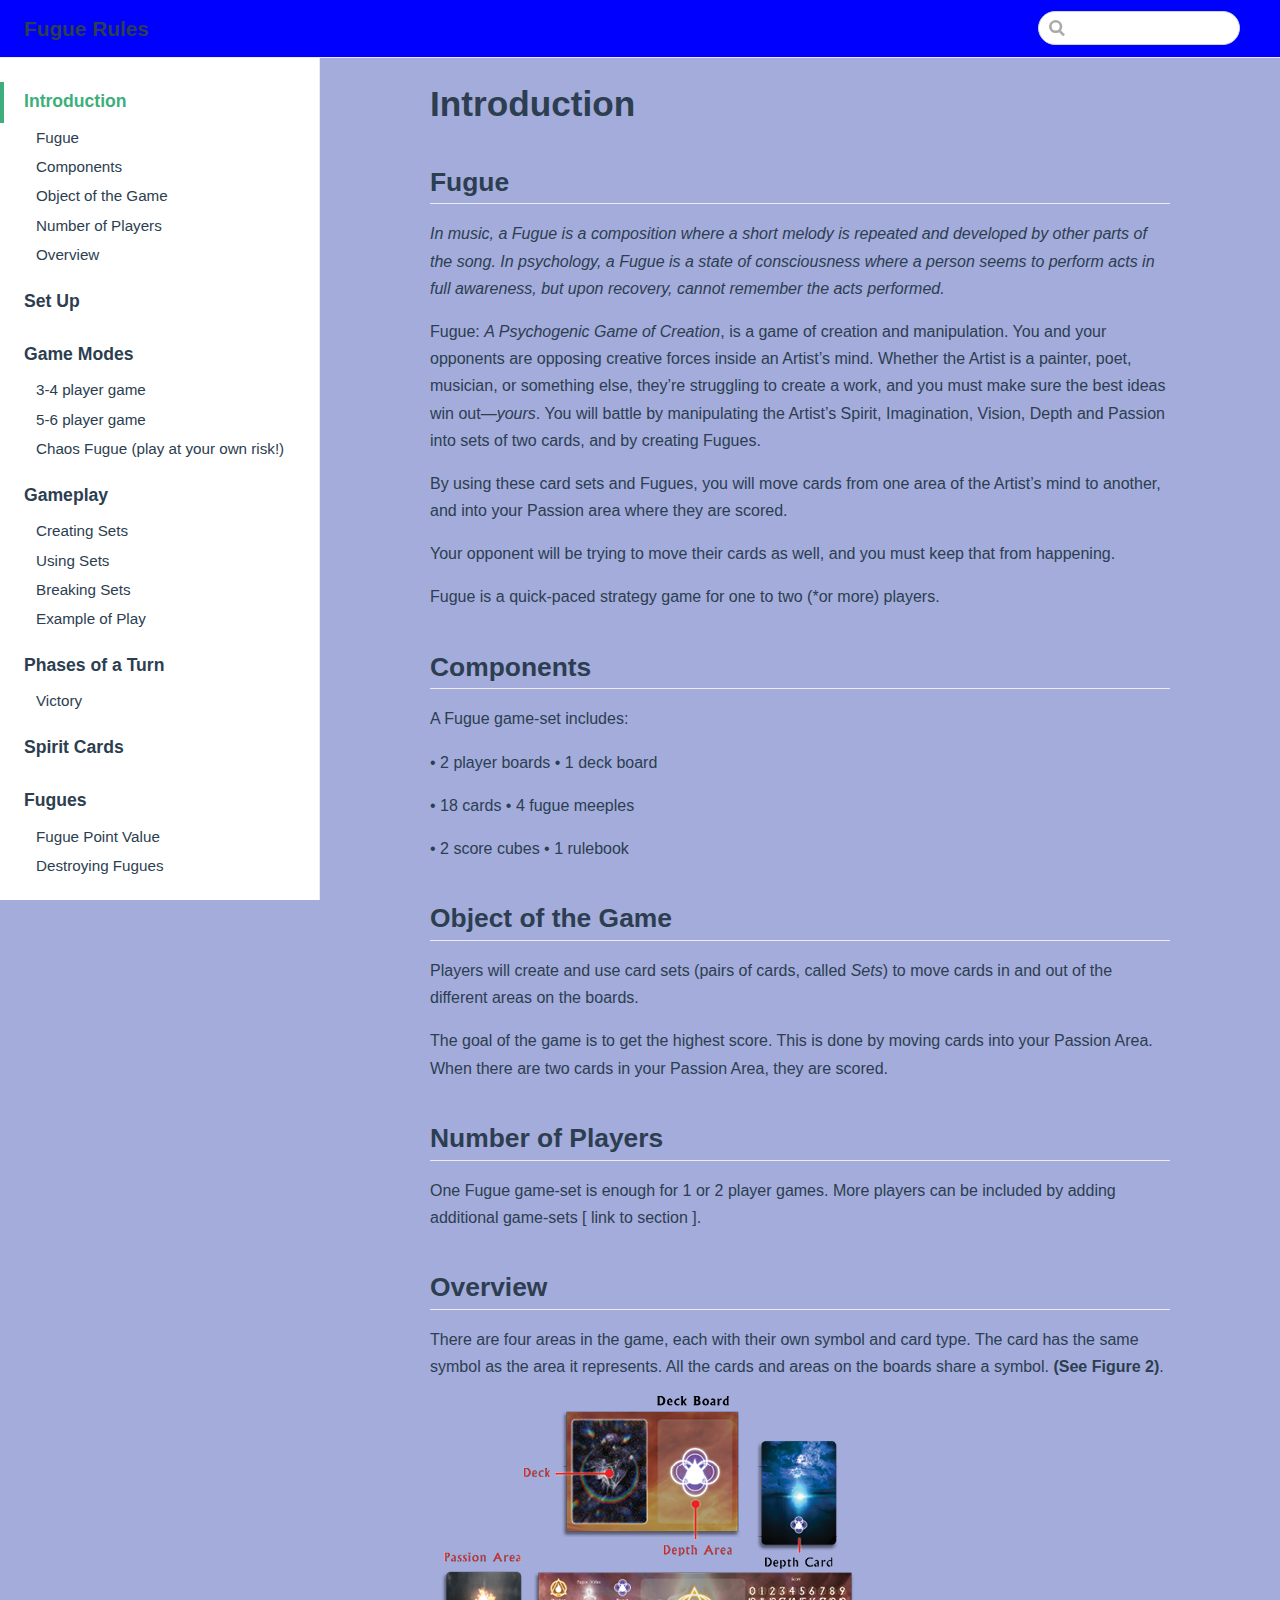
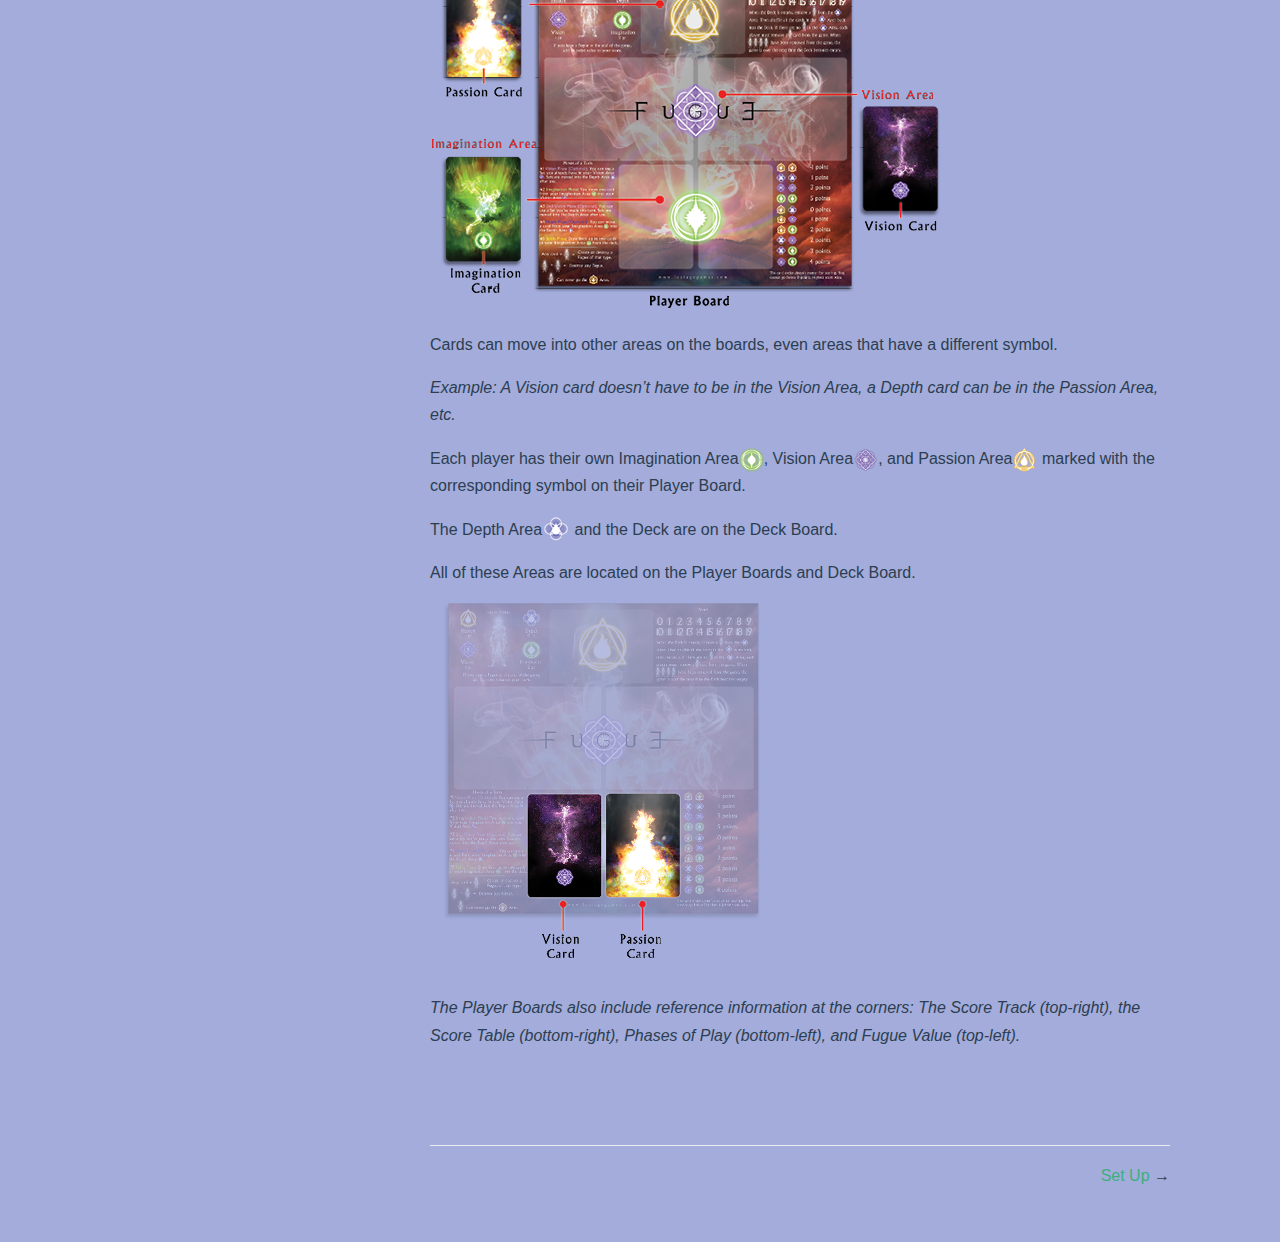
==== commit c169880c: "Fixed case of Figure png files" ====
--- a/fugue/index.html
+++ b/fugue/index.html
@@ -7,16 +7,16 @@
     <meta name="description" content="Description goes here">
     
     
-    <link rel="preload" href="/fugue/assets/css/0.styles.88f296fe.css" as="style"><link rel="preload" href="/fugue/assets/js/app.46756ac3.js" as="script"><link rel="preload" href="/fugue/assets/js/2.02e9f8c8.js" as="script"><link rel="preload" href="/fugue/assets/js/12.5b3c1c44.js" as="script"><link rel="preload" href="/fugue/assets/js/5.1671ed8a.js" as="script"><link rel="preload" href="/fugue/assets/js/6.11dcff0d.js" as="script"><link rel="prefetch" href="/fugue/assets/js/10.6f61e33d.js"><link rel="prefetch" href="/fugue/assets/js/11.e72799b8.js"><link rel="prefetch" href="/fugue/assets/js/13.01d6e19c.js"><link rel="prefetch" href="/fugue/assets/js/14.5f040e18.js"><link rel="prefetch" href="/fugue/assets/js/15.8a1c7da3.js"><link rel="prefetch" href="/fugue/assets/js/16.2c269740.js"><link rel="prefetch" href="/fugue/assets/js/17.e0b502f6.js"><link rel="prefetch" href="/fugue/assets/js/3.f5a2413c.js"><link rel="prefetch" href="/fugue/assets/js/4.ca88965a.js"><link rel="prefetch" href="/fugue/assets/js/7.43071df7.js"><link rel="prefetch" href="/fugue/assets/js/8.1b268889.js"><link rel="prefetch" href="/fugue/assets/js/9.892fc7c8.js">
+    <link rel="preload" href="/fugue/assets/css/0.styles.88f296fe.css" as="style"><link rel="preload" href="/fugue/assets/js/app.70f0beb5.js" as="script"><link rel="preload" href="/fugue/assets/js/2.02e9f8c8.js" as="script"><link rel="preload" href="/fugue/assets/js/12.67d6e241.js" as="script"><link rel="preload" href="/fugue/assets/js/5.5fe05238.js" as="script"><link rel="preload" href="/fugue/assets/js/6.11dcff0d.js" as="script"><link rel="prefetch" href="/fugue/assets/js/10.1611d7ad.js"><link rel="prefetch" href="/fugue/assets/js/11.f41e5b73.js"><link rel="prefetch" href="/fugue/assets/js/13.6be1376f.js"><link rel="prefetch" href="/fugue/assets/js/14.5f040e18.js"><link rel="prefetch" href="/fugue/assets/js/15.c47de2ff.js"><link rel="prefetch" href="/fugue/assets/js/16.2c269740.js"><link rel="prefetch" href="/fugue/assets/js/17.e0b502f6.js"><link rel="prefetch" href="/fugue/assets/js/3.f5a2413c.js"><link rel="prefetch" href="/fugue/assets/js/4.ca88965a.js"><link rel="prefetch" href="/fugue/assets/js/7.8b2ef22e.js"><link rel="prefetch" href="/fugue/assets/js/8.5bc357e0.js"><link rel="prefetch" href="/fugue/assets/js/9.892fc7c8.js">
     <link rel="stylesheet" href="/fugue/assets/css/0.styles.88f296fe.css">
   </head>
   <body>
     <div id="app" data-server-rendered="true"><div class="theme-container"><header class="navbar"><div class="sidebar-button"><svg xmlns="http://www.w3.org/2000/svg" aria-hidden="true" role="img" viewBox="0 0 448 512" class="icon"><path fill="currentColor" d="M436 124H12c-6.627 0-12-5.373-12-12V80c0-6.627 5.373-12 12-12h424c6.627 0 12 5.373 12 12v32c0 6.627-5.373 12-12 12zm0 160H12c-6.627 0-12-5.373-12-12v-32c0-6.627 5.373-12 12-12h424c6.627 0 12 5.373 12 12v32c0 6.627-5.373 12-12 12zm0 160H12c-6.627 0-12-5.373-12-12v-32c0-6.627 5.373-12 12-12h424c6.627 0 12 5.373 12 12v32c0 6.627-5.373 12-12 12z"></path></svg></div> <a href="/fugue/" class="home-link router-link-exact-active router-link-active"><!----> <span class="site-name">Fugue Rules</span></a> <div class="links"><div class="search-box"><input aria-label="Search" autocomplete="off" spellcheck="false" value=""> <!----></div> <!----></div></header> <div class="sidebar-mask"></div> <aside class="sidebar"><!---->  <ul class="sidebar-links"><li><a href="/fugue/" class="active sidebar-link">Introduction</a><ul class="sidebar-sub-headers"><li class="sidebar-sub-header"><a href="/fugue/#fugue" class="sidebar-link">Fugue</a></li><li class="sidebar-sub-header"><a href="/fugue/#components" class="sidebar-link">Components</a></li><li class="sidebar-sub-header"><a href="/fugue/#object-of-the-game" class="sidebar-link">Object of the Game</a></li><li class="sidebar-sub-header"><a href="/fugue/#number-of-players" class="sidebar-link">Number of Players</a></li><li class="sidebar-sub-header"><a href="/fugue/#overview" class="sidebar-link">Overview</a></li></ul></li><li><a href="/fugue/Setup/" class="sidebar-link">Set Up</a></li><li><a href="/fugue/GameModes/" class="sidebar-link">Game Modes</a><ul class="sidebar-sub-headers"><li class="sidebar-sub-header"><a href="/fugue/GameModes/#_3-4-player-game" class="sidebar-link">3-4 player game</a></li><li class="sidebar-sub-header"><a href="/fugue/GameModes/#_5-6-player-game" class="sidebar-link">5-6 player game</a></li><li class="sidebar-sub-header"><a href="/fugue/GameModes/#chaos-fugue-play-at-your-own-risk" class="sidebar-link">Chaos Fugue (play at your own risk!)</a></li></ul></li><li><a href="/fugue/Gameplay/" class="sidebar-link">Gameplay</a><ul class="sidebar-sub-headers"><li class="sidebar-sub-header"><a href="/fugue/Gameplay/#creating-sets" class="sidebar-link">Creating Sets</a></li><li class="sidebar-sub-header"><a href="/fugue/Gameplay/#using-sets" class="sidebar-link">Using Sets</a></li><li class="sidebar-sub-header"><a href="/fugue/Gameplay/#breaking-sets" class="sidebar-link">Breaking Sets</a></li><li class="sidebar-sub-header"><a href="/fugue/Gameplay/#example-of-play" class="sidebar-link">Example of Play</a></li></ul></li><li><a href="/fugue/Phases/" class="sidebar-link">Phases of a Turn</a><ul class="sidebar-sub-headers"><li class="sidebar-sub-header"><a href="/fugue/Phases/#victory" class="sidebar-link">Victory</a></li></ul></li><li><a href="/fugue/SpiritCards/" class="sidebar-link">Spirit Cards</a></li><li><a href="/fugue/Fugues/" class="sidebar-link">Fugues</a><ul class="sidebar-sub-headers"><li class="sidebar-sub-header"><a href="/fugue/Fugues/#fugue-point-value" class="sidebar-link">Fugue Point Value</a></li><li class="sidebar-sub-header"><a href="/fugue/Fugues/#destroying-fugues" class="sidebar-link">Destroying Fugues</a></li></ul></li><li><a href="/fugue/Gameover/" class="sidebar-link">Game Over</a><ul class="sidebar-sub-headers"><li class="sidebar-sub-header"><a href="/fugue/Gameover/#victory" class="sidebar-link">Victory</a></li><li class="sidebar-sub-header"><a href="/fugue/Gameover/#ties" class="sidebar-link">Ties</a></li></ul></li><li><a href="/fugue/SetExplanationAndExamples/" class="sidebar-link">Set Explanations and Examples</a></li><li><a href="/fugue/SoloModes/" class="sidebar-link">Solo Modes</a><ul class="sidebar-sub-headers"><li class="sidebar-sub-header"><a href="/fugue/SoloModes/#left-brain-vs-right-brain-beta" class="sidebar-link">Left Brain vs Right Brain (Beta)</a></li><li class="sidebar-sub-header"><a href="/fugue/SoloModes/#solo-challenge" class="sidebar-link">Solo Challenge</a></li><li class="sidebar-sub-header"><a href="/fugue/SoloModes/#left-brain-versus-right-brain-beta" class="sidebar-link">Left Brain Versus Right Brain (beta)</a></li></ul></li></ul> </aside> <main class="page"> <div class="content default"><h1 id="introduction"><a href="#introduction" aria-hidden="true" class="header-anchor">#</a> Introduction</h1> <h2 id="fugue"><a href="#fugue" aria-hidden="true" class="header-anchor">#</a> Fugue</h2> <p><em>In music, a Fugue is a composition where a short melody is repeated and developed by other parts of the song.
-In psychology, a Fugue is a state of consciousness where a person seems to perform acts in full awareness, but upon recovery, cannot remember the acts performed.</em></p> <p>Fugue: <em>A Psychogenic Game of Creation</em>, is a game of creation and manipulation. You and your opponents are opposing creative forces inside an Artist’s mind. Whether the Artist is a painter, poet, musician, or something else, they’re struggling to create a work, and you must make sure the best ideas win out—<em>yours</em>. You will battle by manipulating the Artist’s Spirit, Imagination, Vision, Depth and Passion into sets of two cards, and by creating Fugues.</p> <p>By using these card sets and Fugues, you will move cards from one area of the Artist’s mind to another, and into your Passion area where they are scored.</p> <p>Your opponent will be trying to move their cards as well, and you must keep that from happening.</p> <p>Fugue is a quick-paced strategy game for one to two (*or more) players.</p> <h2 id="components"><a href="#components" aria-hidden="true" class="header-anchor">#</a> Components</h2> <p>A Fugue game-set includes:</p> <p>• 2 player boards • 1 deck board</p> <p>• 18 cards • 4 fugue meeples</p> <p>• 2 score cubes • 1 rulebook</p> <h2 id="object-of-the-game"><a href="#object-of-the-game" aria-hidden="true" class="header-anchor">#</a> Object of the Game</h2> <p>Players will create and use card sets (pairs of cards, called <em>Sets</em>) to move cards in and out of the different areas on the boards.</p> <p>The goal of the game is to get the highest score. This is done by moving cards into your Passion Area. When there are two cards in your Passion Area, they are scored.</p> <h2 id="number-of-players"><a href="#number-of-players" aria-hidden="true" class="header-anchor">#</a> Number of Players</h2> <p>One Fugue game-set is enough for 1 or 2 player games. More players can be included by adding additional game-sets [ link to section ].</p> <h2 id="overview"><a href="#overview" aria-hidden="true" class="header-anchor">#</a> Overview</h2> <p>There are four areas in the game, each with their own symbol and card type. The card has the same symbol as the area it represents. All the cards and areas on the boards share a symbol. <strong>(See Figure 2)</strong>.</p> <span><img src="/fugue/figure_2.png"></span> <p>Cards can move into other areas on the boards, even areas that have a different symbol.</p> <p><em>Example: A Vision card doesn’t have to be in the Vision Area, a Depth card can be in the Passion Area, etc.</em></p> <p>Each player has their own Imagination Area<span><img src="/fugue/I_icon.png"></span>, Vision Area<span><img src="/fugue/V_icon.png"></span>, and Passion Area<span><img src="/fugue/P_icon.png"></span> marked with the corresponding symbol on their Player Board.</p> <p>The Depth Area<span><img src="/fugue/D_icon.png"></span> and the Deck are on the Deck Board.</p> <p>All of these Areas are located on the Player Boards and Deck Board.</p> <span><img src="/fugue/figure_3.png"></span> <p><em>The Player Boards also include reference information at the corners: The Score Track (top-right), the Score Table (bottom-right), Phases of Play (bottom-left), and Fugue Value (top-left).</em></p></div> <footer class="page-edit"><!----> <!----></footer> <div class="page-nav"><p class="inner"><!----> <span class="next"><a href="/fugue/Setup/">
+In psychology, a Fugue is a state of consciousness where a person seems to perform acts in full awareness, but upon recovery, cannot remember the acts performed.</em></p> <p>Fugue: <em>A Psychogenic Game of Creation</em>, is a game of creation and manipulation. You and your opponents are opposing creative forces inside an Artist’s mind. Whether the Artist is a painter, poet, musician, or something else, they’re struggling to create a work, and you must make sure the best ideas win out—<em>yours</em>. You will battle by manipulating the Artist’s Spirit, Imagination, Vision, Depth and Passion into sets of two cards, and by creating Fugues.</p> <p>By using these card sets and Fugues, you will move cards from one area of the Artist’s mind to another, and into your Passion area where they are scored.</p> <p>Your opponent will be trying to move their cards as well, and you must keep that from happening.</p> <p>Fugue is a quick-paced strategy game for one to two (*or more) players.</p> <h2 id="components"><a href="#components" aria-hidden="true" class="header-anchor">#</a> Components</h2> <p>A Fugue game-set includes:</p> <p>• 2 player boards • 1 deck board</p> <p>• 18 cards • 4 fugue meeples</p> <p>• 2 score cubes • 1 rulebook</p> <h2 id="object-of-the-game"><a href="#object-of-the-game" aria-hidden="true" class="header-anchor">#</a> Object of the Game</h2> <p>Players will create and use card sets (pairs of cards, called <em>Sets</em>) to move cards in and out of the different areas on the boards.</p> <p>The goal of the game is to get the highest score. This is done by moving cards into your Passion Area. When there are two cards in your Passion Area, they are scored.</p> <h2 id="number-of-players"><a href="#number-of-players" aria-hidden="true" class="header-anchor">#</a> Number of Players</h2> <p>One Fugue game-set is enough for 1 or 2 player games. More players can be included by adding additional game-sets [ link to section ].</p> <h2 id="overview"><a href="#overview" aria-hidden="true" class="header-anchor">#</a> Overview</h2> <p>There are four areas in the game, each with their own symbol and card type. The card has the same symbol as the area it represents. All the cards and areas on the boards share a symbol. <strong>(See Figure 2)</strong>.</p> <span><img src="/fugue/Figure_2.png"></span> <p>Cards can move into other areas on the boards, even areas that have a different symbol.</p> <p><em>Example: A Vision card doesn’t have to be in the Vision Area, a Depth card can be in the Passion Area, etc.</em></p> <p>Each player has their own Imagination Area<span><img src="/fugue/I_icon.png"></span>, Vision Area<span><img src="/fugue/V_icon.png"></span>, and Passion Area<span><img src="/fugue/P_icon.png"></span> marked with the corresponding symbol on their Player Board.</p> <p>The Depth Area<span><img src="/fugue/D_icon.png"></span> and the Deck are on the Deck Board.</p> <p>All of these Areas are located on the Player Boards and Deck Board.</p> <span><img src="/fugue/Figure_3.png"></span> <p><em>The Player Boards also include reference information at the corners: The Score Track (top-right), the Score Table (bottom-right), Phases of Play (bottom-left), and Fugue Value (top-left).</em></p></div> <footer class="page-edit"><!----> <!----></footer> <div class="page-nav"><p class="inner"><!----> <span class="next"><a href="/fugue/Setup/">
           Set Up
         </a>
         →
       </span></p></div> </main></div><div class="global-ui"></div></div>
-    <script src="/fugue/assets/js/app.46756ac3.js" defer></script><script src="/fugue/assets/js/2.02e9f8c8.js" defer></script><script src="/fugue/assets/js/12.5b3c1c44.js" defer></script><script src="/fugue/assets/js/5.1671ed8a.js" defer></script><script src="/fugue/assets/js/6.11dcff0d.js" defer></script>
+    <script src="/fugue/assets/js/app.70f0beb5.js" defer></script><script src="/fugue/assets/js/2.02e9f8c8.js" defer></script><script src="/fugue/assets/js/12.67d6e241.js" defer></script><script src="/fugue/assets/js/5.5fe05238.js" defer></script><script src="/fugue/assets/js/6.11dcff0d.js" defer></script>
   </body>
 </html>
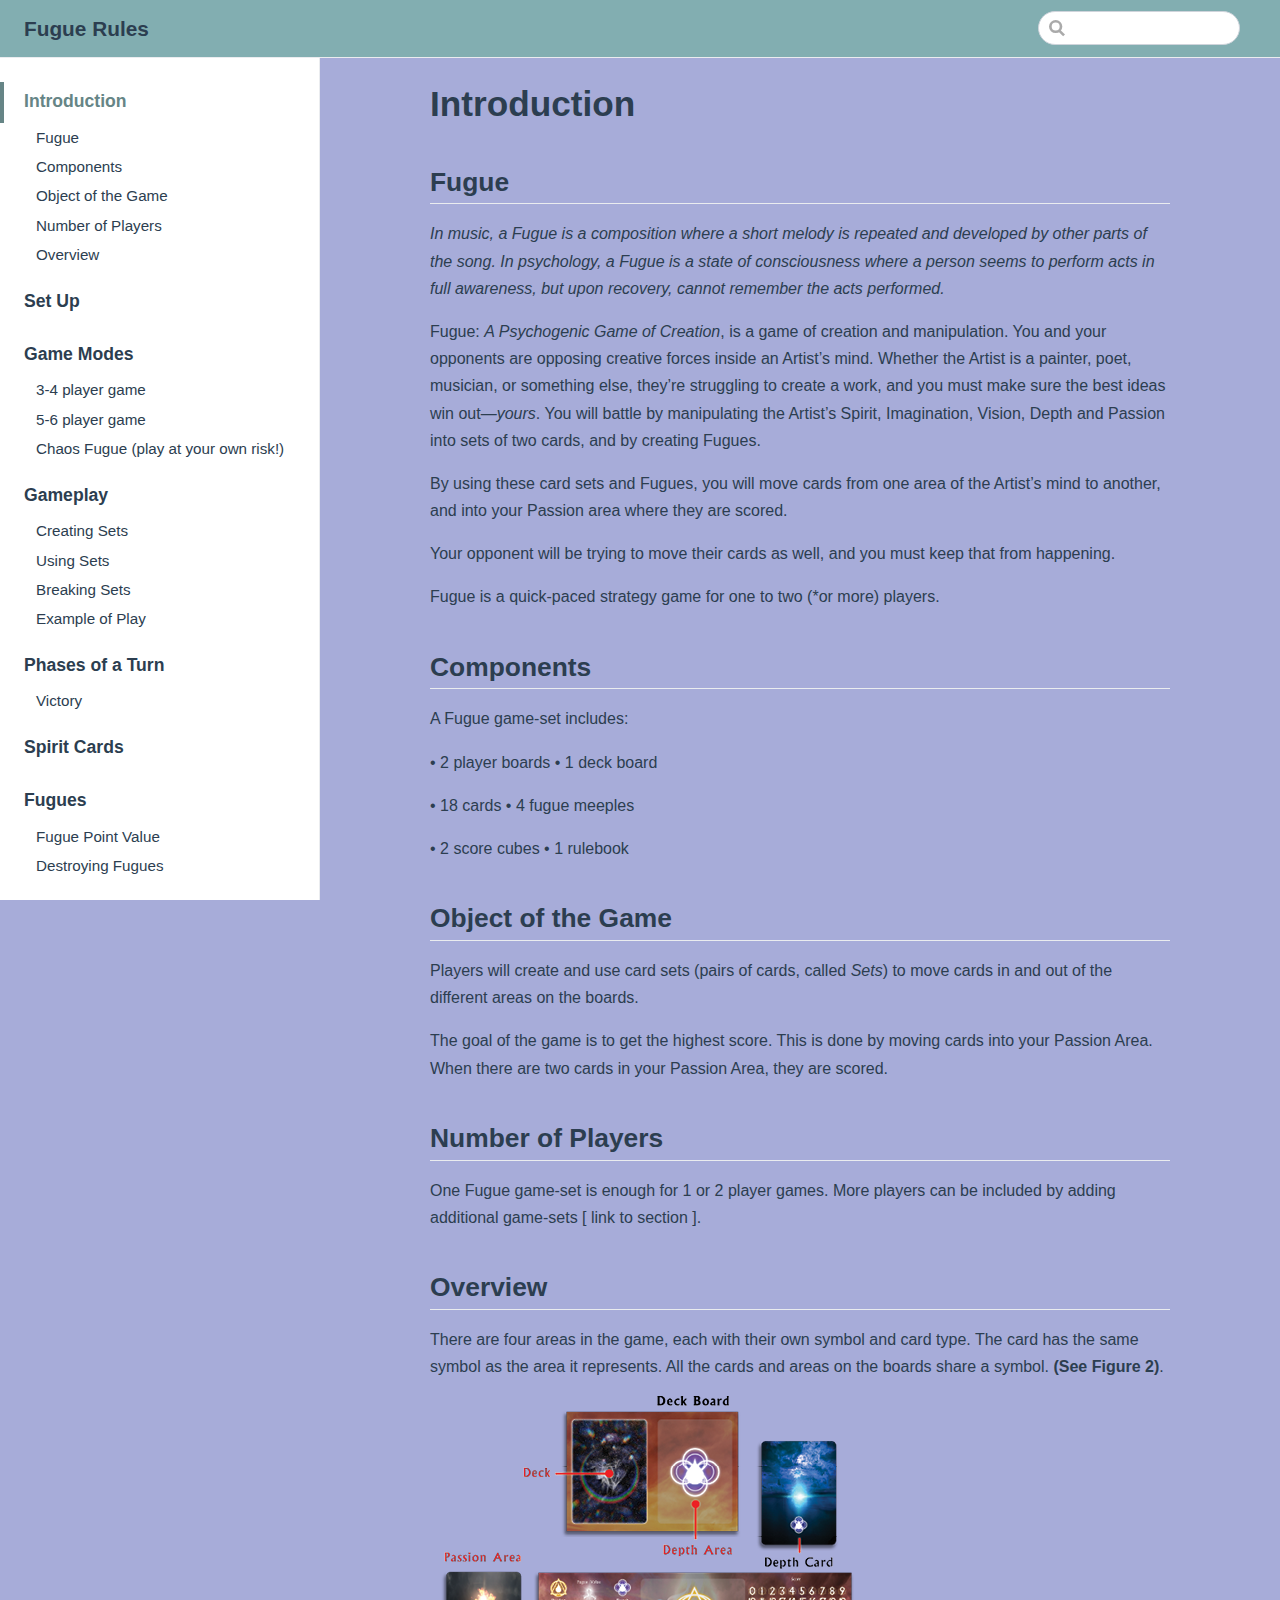
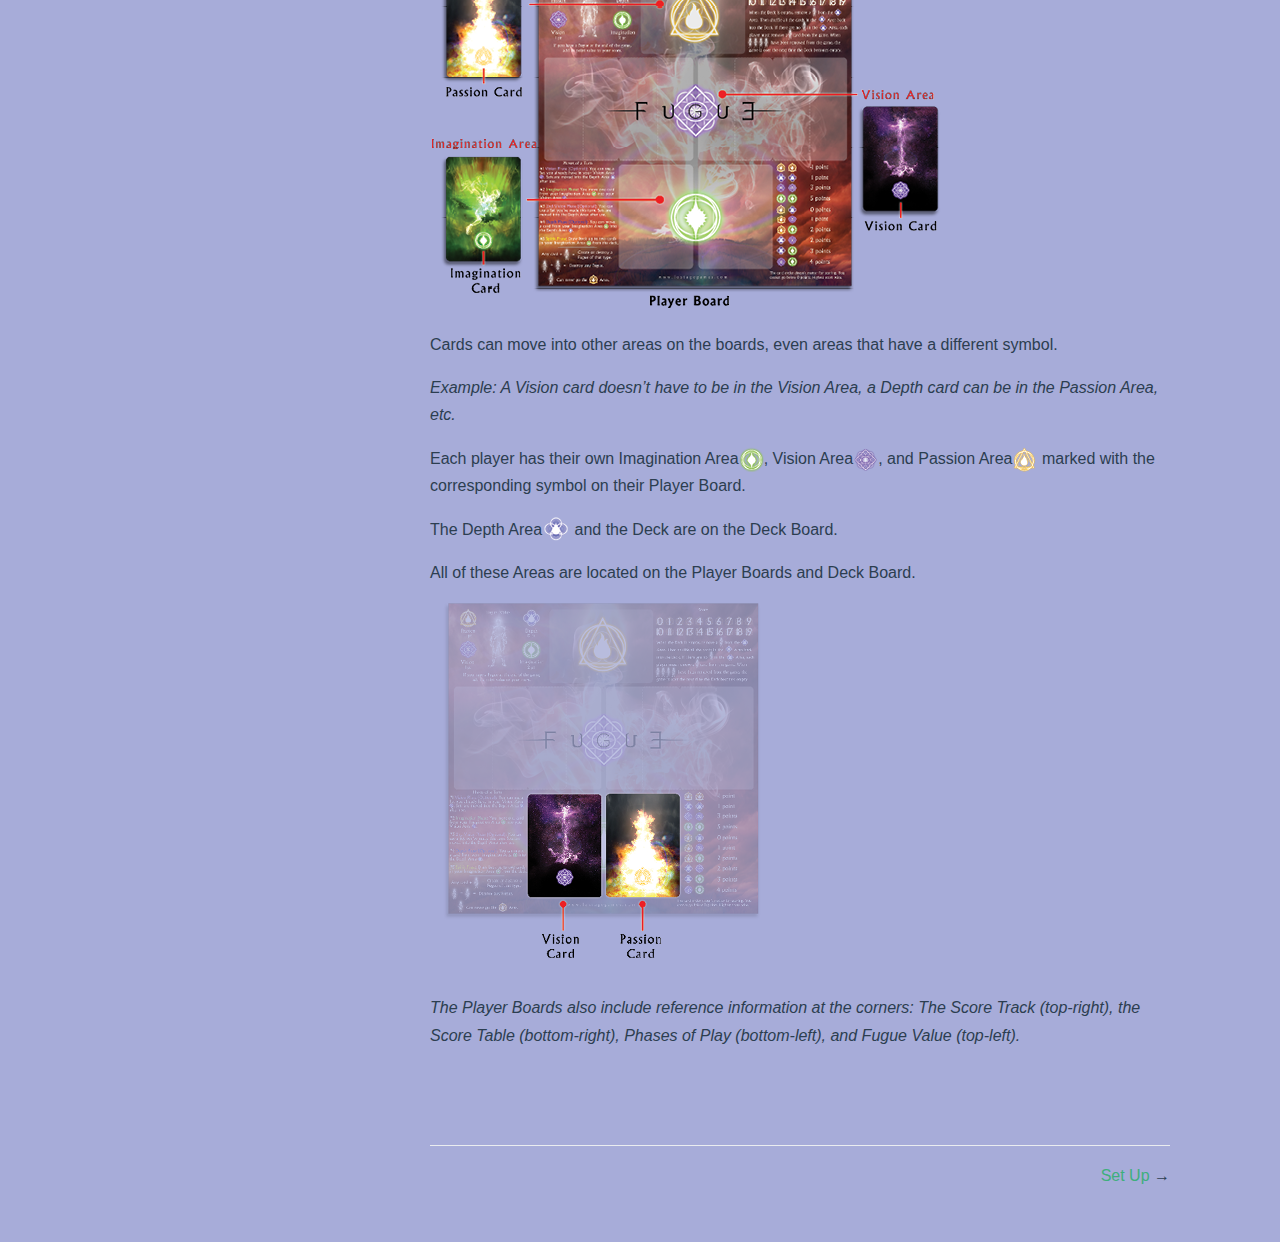
==== commit 25ec9364: "Updates on colors, added Figure images. Reorganized Solo Rules Page." ====
--- a/fugue/index.html
+++ b/fugue/index.html
@@ -7,16 +7,16 @@
     <meta name="description" content="Description goes here">
     
     
-    <link rel="preload" href="/fugue/assets/css/0.styles.88f296fe.css" as="style"><link rel="preload" href="/fugue/assets/js/app.70f0beb5.js" as="script"><link rel="preload" href="/fugue/assets/js/2.02e9f8c8.js" as="script"><link rel="preload" href="/fugue/assets/js/12.67d6e241.js" as="script"><link rel="preload" href="/fugue/assets/js/5.5fe05238.js" as="script"><link rel="preload" href="/fugue/assets/js/6.11dcff0d.js" as="script"><link rel="prefetch" href="/fugue/assets/js/10.1611d7ad.js"><link rel="prefetch" href="/fugue/assets/js/11.f41e5b73.js"><link rel="prefetch" href="/fugue/assets/js/13.6be1376f.js"><link rel="prefetch" href="/fugue/assets/js/14.5f040e18.js"><link rel="prefetch" href="/fugue/assets/js/15.c47de2ff.js"><link rel="prefetch" href="/fugue/assets/js/16.2c269740.js"><link rel="prefetch" href="/fugue/assets/js/17.e0b502f6.js"><link rel="prefetch" href="/fugue/assets/js/3.f5a2413c.js"><link rel="prefetch" href="/fugue/assets/js/4.ca88965a.js"><link rel="prefetch" href="/fugue/assets/js/7.8b2ef22e.js"><link rel="prefetch" href="/fugue/assets/js/8.5bc357e0.js"><link rel="prefetch" href="/fugue/assets/js/9.892fc7c8.js">
-    <link rel="stylesheet" href="/fugue/assets/css/0.styles.88f296fe.css">
+    <link rel="preload" href="/fugue/assets/css/0.styles.de87621c.css" as="style"><link rel="preload" href="/fugue/assets/js/app.e58a4396.js" as="script"><link rel="preload" href="/fugue/assets/js/2.02e9f8c8.js" as="script"><link rel="preload" href="/fugue/assets/js/12.b8ff4266.js" as="script"><link rel="preload" href="/fugue/assets/js/5.20b47cf7.js" as="script"><link rel="preload" href="/fugue/assets/js/6.1a6fd545.js" as="script"><link rel="prefetch" href="/fugue/assets/js/10.ce5c8e5d.js"><link rel="prefetch" href="/fugue/assets/js/11.f41e5b73.js"><link rel="prefetch" href="/fugue/assets/js/13.37bd0e7f.js"><link rel="prefetch" href="/fugue/assets/js/14.c78bd16f.js"><link rel="prefetch" href="/fugue/assets/js/15.ff1063b5.js"><link rel="prefetch" href="/fugue/assets/js/16.2c269740.js"><link rel="prefetch" href="/fugue/assets/js/17.e0b502f6.js"><link rel="prefetch" href="/fugue/assets/js/3.f5a2413c.js"><link rel="prefetch" href="/fugue/assets/js/4.ca88965a.js"><link rel="prefetch" href="/fugue/assets/js/7.43071df7.js"><link rel="prefetch" href="/fugue/assets/js/8.1b268889.js"><link rel="prefetch" href="/fugue/assets/js/9.51782300.js">
+    <link rel="stylesheet" href="/fugue/assets/css/0.styles.de87621c.css">
   </head>
   <body>
-    <div id="app" data-server-rendered="true"><div class="theme-container"><header class="navbar"><div class="sidebar-button"><svg xmlns="http://www.w3.org/2000/svg" aria-hidden="true" role="img" viewBox="0 0 448 512" class="icon"><path fill="currentColor" d="M436 124H12c-6.627 0-12-5.373-12-12V80c0-6.627 5.373-12 12-12h424c6.627 0 12 5.373 12 12v32c0 6.627-5.373 12-12 12zm0 160H12c-6.627 0-12-5.373-12-12v-32c0-6.627 5.373-12 12-12h424c6.627 0 12 5.373 12 12v32c0 6.627-5.373 12-12 12zm0 160H12c-6.627 0-12-5.373-12-12v-32c0-6.627 5.373-12 12-12h424c6.627 0 12 5.373 12 12v32c0 6.627-5.373 12-12 12z"></path></svg></div> <a href="/fugue/" class="home-link router-link-exact-active router-link-active"><!----> <span class="site-name">Fugue Rules</span></a> <div class="links"><div class="search-box"><input aria-label="Search" autocomplete="off" spellcheck="false" value=""> <!----></div> <!----></div></header> <div class="sidebar-mask"></div> <aside class="sidebar"><!---->  <ul class="sidebar-links"><li><a href="/fugue/" class="active sidebar-link">Introduction</a><ul class="sidebar-sub-headers"><li class="sidebar-sub-header"><a href="/fugue/#fugue" class="sidebar-link">Fugue</a></li><li class="sidebar-sub-header"><a href="/fugue/#components" class="sidebar-link">Components</a></li><li class="sidebar-sub-header"><a href="/fugue/#object-of-the-game" class="sidebar-link">Object of the Game</a></li><li class="sidebar-sub-header"><a href="/fugue/#number-of-players" class="sidebar-link">Number of Players</a></li><li class="sidebar-sub-header"><a href="/fugue/#overview" class="sidebar-link">Overview</a></li></ul></li><li><a href="/fugue/Setup/" class="sidebar-link">Set Up</a></li><li><a href="/fugue/GameModes/" class="sidebar-link">Game Modes</a><ul class="sidebar-sub-headers"><li class="sidebar-sub-header"><a href="/fugue/GameModes/#_3-4-player-game" class="sidebar-link">3-4 player game</a></li><li class="sidebar-sub-header"><a href="/fugue/GameModes/#_5-6-player-game" class="sidebar-link">5-6 player game</a></li><li class="sidebar-sub-header"><a href="/fugue/GameModes/#chaos-fugue-play-at-your-own-risk" class="sidebar-link">Chaos Fugue (play at your own risk!)</a></li></ul></li><li><a href="/fugue/Gameplay/" class="sidebar-link">Gameplay</a><ul class="sidebar-sub-headers"><li class="sidebar-sub-header"><a href="/fugue/Gameplay/#creating-sets" class="sidebar-link">Creating Sets</a></li><li class="sidebar-sub-header"><a href="/fugue/Gameplay/#using-sets" class="sidebar-link">Using Sets</a></li><li class="sidebar-sub-header"><a href="/fugue/Gameplay/#breaking-sets" class="sidebar-link">Breaking Sets</a></li><li class="sidebar-sub-header"><a href="/fugue/Gameplay/#example-of-play" class="sidebar-link">Example of Play</a></li></ul></li><li><a href="/fugue/Phases/" class="sidebar-link">Phases of a Turn</a><ul class="sidebar-sub-headers"><li class="sidebar-sub-header"><a href="/fugue/Phases/#victory" class="sidebar-link">Victory</a></li></ul></li><li><a href="/fugue/SpiritCards/" class="sidebar-link">Spirit Cards</a></li><li><a href="/fugue/Fugues/" class="sidebar-link">Fugues</a><ul class="sidebar-sub-headers"><li class="sidebar-sub-header"><a href="/fugue/Fugues/#fugue-point-value" class="sidebar-link">Fugue Point Value</a></li><li class="sidebar-sub-header"><a href="/fugue/Fugues/#destroying-fugues" class="sidebar-link">Destroying Fugues</a></li></ul></li><li><a href="/fugue/Gameover/" class="sidebar-link">Game Over</a><ul class="sidebar-sub-headers"><li class="sidebar-sub-header"><a href="/fugue/Gameover/#victory" class="sidebar-link">Victory</a></li><li class="sidebar-sub-header"><a href="/fugue/Gameover/#ties" class="sidebar-link">Ties</a></li></ul></li><li><a href="/fugue/SetExplanationAndExamples/" class="sidebar-link">Set Explanations and Examples</a></li><li><a href="/fugue/SoloModes/" class="sidebar-link">Solo Modes</a><ul class="sidebar-sub-headers"><li class="sidebar-sub-header"><a href="/fugue/SoloModes/#left-brain-vs-right-brain-beta" class="sidebar-link">Left Brain vs Right Brain (Beta)</a></li><li class="sidebar-sub-header"><a href="/fugue/SoloModes/#solo-challenge" class="sidebar-link">Solo Challenge</a></li><li class="sidebar-sub-header"><a href="/fugue/SoloModes/#left-brain-versus-right-brain-beta" class="sidebar-link">Left Brain Versus Right Brain (beta)</a></li></ul></li></ul> </aside> <main class="page"> <div class="content default"><h1 id="introduction"><a href="#introduction" aria-hidden="true" class="header-anchor">#</a> Introduction</h1> <h2 id="fugue"><a href="#fugue" aria-hidden="true" class="header-anchor">#</a> Fugue</h2> <p><em>In music, a Fugue is a composition where a short melody is repeated and developed by other parts of the song.
+    <div id="app" data-server-rendered="true"><div class="theme-container"><header class="navbar"><div class="sidebar-button"><svg xmlns="http://www.w3.org/2000/svg" aria-hidden="true" role="img" viewBox="0 0 448 512" class="icon"><path fill="currentColor" d="M436 124H12c-6.627 0-12-5.373-12-12V80c0-6.627 5.373-12 12-12h424c6.627 0 12 5.373 12 12v32c0 6.627-5.373 12-12 12zm0 160H12c-6.627 0-12-5.373-12-12v-32c0-6.627 5.373-12 12-12h424c6.627 0 12 5.373 12 12v32c0 6.627-5.373 12-12 12zm0 160H12c-6.627 0-12-5.373-12-12v-32c0-6.627 5.373-12 12-12h424c6.627 0 12 5.373 12 12v32c0 6.627-5.373 12-12 12z"></path></svg></div> <a href="/fugue/" class="home-link router-link-exact-active router-link-active"><!----> <span class="site-name">Fugue Rules</span></a> <div class="links"><div class="search-box"><input aria-label="Search" autocomplete="off" spellcheck="false" value=""> <!----></div> <!----></div></header> <div class="sidebar-mask"></div> <aside class="sidebar"><!---->  <ul class="sidebar-links"><li><a href="/fugue/" class="active sidebar-link">Introduction</a><ul class="sidebar-sub-headers"><li class="sidebar-sub-header"><a href="/fugue/#fugue" class="sidebar-link">Fugue</a></li><li class="sidebar-sub-header"><a href="/fugue/#components" class="sidebar-link">Components</a></li><li class="sidebar-sub-header"><a href="/fugue/#object-of-the-game" class="sidebar-link">Object of the Game</a></li><li class="sidebar-sub-header"><a href="/fugue/#number-of-players" class="sidebar-link">Number of Players</a></li><li class="sidebar-sub-header"><a href="/fugue/#overview" class="sidebar-link">Overview</a></li></ul></li><li><a href="/fugue/Setup/" class="sidebar-link">Set Up</a></li><li><a href="/fugue/GameModes/" class="sidebar-link">Game Modes</a><ul class="sidebar-sub-headers"><li class="sidebar-sub-header"><a href="/fugue/GameModes/#_3-4-player-game" class="sidebar-link">3-4 player game</a></li><li class="sidebar-sub-header"><a href="/fugue/GameModes/#_5-6-player-game" class="sidebar-link">5-6 player game</a></li><li class="sidebar-sub-header"><a href="/fugue/GameModes/#chaos-fugue-play-at-your-own-risk" class="sidebar-link">Chaos Fugue (play at your own risk!)</a></li></ul></li><li><a href="/fugue/Gameplay/" class="sidebar-link">Gameplay</a><ul class="sidebar-sub-headers"><li class="sidebar-sub-header"><a href="/fugue/Gameplay/#creating-sets" class="sidebar-link">Creating Sets</a></li><li class="sidebar-sub-header"><a href="/fugue/Gameplay/#using-sets" class="sidebar-link">Using Sets</a></li><li class="sidebar-sub-header"><a href="/fugue/Gameplay/#breaking-sets" class="sidebar-link">Breaking Sets</a></li><li class="sidebar-sub-header"><a href="/fugue/Gameplay/#example-of-play" class="sidebar-link">Example of Play</a></li></ul></li><li><a href="/fugue/Phases/" class="sidebar-link">Phases of a Turn</a><ul class="sidebar-sub-headers"><li class="sidebar-sub-header"><a href="/fugue/Phases/#victory" class="sidebar-link">Victory</a></li></ul></li><li><a href="/fugue/SpiritCards/" class="sidebar-link">Spirit Cards</a></li><li><a href="/fugue/Fugues/" class="sidebar-link">Fugues</a><ul class="sidebar-sub-headers"><li class="sidebar-sub-header"><a href="/fugue/Fugues/#fugue-point-value" class="sidebar-link">Fugue Point Value</a></li><li class="sidebar-sub-header"><a href="/fugue/Fugues/#destroying-fugues" class="sidebar-link">Destroying Fugues</a></li></ul></li><li><a href="/fugue/Gameover/" class="sidebar-link">Game Over</a><ul class="sidebar-sub-headers"><li class="sidebar-sub-header"><a href="/fugue/Gameover/#victory" class="sidebar-link">Victory</a></li><li class="sidebar-sub-header"><a href="/fugue/Gameover/#ties" class="sidebar-link">Ties</a></li></ul></li><li><a href="/fugue/SetExplanationAndExamples/" class="sidebar-link">Set Explanations and Examples</a></li><li><a href="/fugue/SoloModes/" class="sidebar-link">Solo Modes</a><ul class="sidebar-sub-headers"><li class="sidebar-sub-header"><a href="/fugue/SoloModes/#solo-challenge" class="sidebar-link">Solo Challenge</a></li><li class="sidebar-sub-header"><a href="/fugue/SoloModes/#left-brain-versus-right-brain-beta" class="sidebar-link">Left Brain Versus Right Brain (beta)</a></li></ul></li></ul> </aside> <main class="page"> <div class="content default"><h1 id="introduction"><a href="#introduction" aria-hidden="true" class="header-anchor">#</a> Introduction</h1> <h2 id="fugue"><a href="#fugue" aria-hidden="true" class="header-anchor">#</a> Fugue</h2> <p><em>In music, a Fugue is a composition where a short melody is repeated and developed by other parts of the song.
 In psychology, a Fugue is a state of consciousness where a person seems to perform acts in full awareness, but upon recovery, cannot remember the acts performed.</em></p> <p>Fugue: <em>A Psychogenic Game of Creation</em>, is a game of creation and manipulation. You and your opponents are opposing creative forces inside an Artist’s mind. Whether the Artist is a painter, poet, musician, or something else, they’re struggling to create a work, and you must make sure the best ideas win out—<em>yours</em>. You will battle by manipulating the Artist’s Spirit, Imagination, Vision, Depth and Passion into sets of two cards, and by creating Fugues.</p> <p>By using these card sets and Fugues, you will move cards from one area of the Artist’s mind to another, and into your Passion area where they are scored.</p> <p>Your opponent will be trying to move their cards as well, and you must keep that from happening.</p> <p>Fugue is a quick-paced strategy game for one to two (*or more) players.</p> <h2 id="components"><a href="#components" aria-hidden="true" class="header-anchor">#</a> Components</h2> <p>A Fugue game-set includes:</p> <p>• 2 player boards • 1 deck board</p> <p>• 18 cards • 4 fugue meeples</p> <p>• 2 score cubes • 1 rulebook</p> <h2 id="object-of-the-game"><a href="#object-of-the-game" aria-hidden="true" class="header-anchor">#</a> Object of the Game</h2> <p>Players will create and use card sets (pairs of cards, called <em>Sets</em>) to move cards in and out of the different areas on the boards.</p> <p>The goal of the game is to get the highest score. This is done by moving cards into your Passion Area. When there are two cards in your Passion Area, they are scored.</p> <h2 id="number-of-players"><a href="#number-of-players" aria-hidden="true" class="header-anchor">#</a> Number of Players</h2> <p>One Fugue game-set is enough for 1 or 2 player games. More players can be included by adding additional game-sets [ link to section ].</p> <h2 id="overview"><a href="#overview" aria-hidden="true" class="header-anchor">#</a> Overview</h2> <p>There are four areas in the game, each with their own symbol and card type. The card has the same symbol as the area it represents. All the cards and areas on the boards share a symbol. <strong>(See Figure 2)</strong>.</p> <span><img src="/fugue/Figure_2.png"></span> <p>Cards can move into other areas on the boards, even areas that have a different symbol.</p> <p><em>Example: A Vision card doesn’t have to be in the Vision Area, a Depth card can be in the Passion Area, etc.</em></p> <p>Each player has their own Imagination Area<span><img src="/fugue/I_icon.png"></span>, Vision Area<span><img src="/fugue/V_icon.png"></span>, and Passion Area<span><img src="/fugue/P_icon.png"></span> marked with the corresponding symbol on their Player Board.</p> <p>The Depth Area<span><img src="/fugue/D_icon.png"></span> and the Deck are on the Deck Board.</p> <p>All of these Areas are located on the Player Boards and Deck Board.</p> <span><img src="/fugue/Figure_3.png"></span> <p><em>The Player Boards also include reference information at the corners: The Score Track (top-right), the Score Table (bottom-right), Phases of Play (bottom-left), and Fugue Value (top-left).</em></p></div> <footer class="page-edit"><!----> <!----></footer> <div class="page-nav"><p class="inner"><!----> <span class="next"><a href="/fugue/Setup/">
           Set Up
         </a>
         →
       </span></p></div> </main></div><div class="global-ui"></div></div>
-    <script src="/fugue/assets/js/app.70f0beb5.js" defer></script><script src="/fugue/assets/js/2.02e9f8c8.js" defer></script><script src="/fugue/assets/js/12.67d6e241.js" defer></script><script src="/fugue/assets/js/5.5fe05238.js" defer></script><script src="/fugue/assets/js/6.11dcff0d.js" defer></script>
+    <script src="/fugue/assets/js/app.e58a4396.js" defer></script><script src="/fugue/assets/js/2.02e9f8c8.js" defer></script><script src="/fugue/assets/js/12.b8ff4266.js" defer></script><script src="/fugue/assets/js/5.20b47cf7.js" defer></script><script src="/fugue/assets/js/6.1a6fd545.js" defer></script>
   </body>
 </html>
--- a/fugue/assets/css/0.styles.de87621c.css
+++ b/fugue/assets/css/0.styles.de87621c.css
@@ -0,0 +1 @@
+#nprogress{pointer-events:none}#nprogress .bar{background:#3eaf7c;position:fixed;z-index:1031;top:0;left:0;width:100%;height:2px}#nprogress .peg{display:block;position:absolute;right:0;width:100px;height:100%;-webkit-box-shadow:0 0 10px #3eaf7c,0 0 5px #3eaf7c;box-shadow:0 0 10px #3eaf7c,0 0 5px #3eaf7c;opacity:1;-webkit-transform:rotate(3deg) translateY(-4px);transform:rotate(3deg) translateY(-4px)}#nprogress .spinner{display:block;position:fixed;z-index:1031;top:15px;right:15px}#nprogress .spinner-icon{width:18px;height:18px;-webkit-box-sizing:border-box;box-sizing:border-box;border:2px solid transparent;border-top-color:#3eaf7c;border-left-color:#3eaf7c;border-radius:50%;-webkit-animation:nprogress-spinner .4s linear infinite;animation:nprogress-spinner .4s linear infinite}.nprogress-custom-parent{overflow:hidden;position:relative}.nprogress-custom-parent #nprogress .bar,.nprogress-custom-parent #nprogress .spinner{position:absolute}@-webkit-keyframes nprogress-spinner{0%{-webkit-transform:rotate(0deg);transform:rotate(0deg)}to{-webkit-transform:rotate(1turn);transform:rotate(1turn)}}@keyframes nprogress-spinner{0%{-webkit-transform:rotate(0deg);transform:rotate(0deg)}to{-webkit-transform:rotate(1turn);transform:rotate(1turn)}}.icon.outbound{color:#aaa;display:inline-block;vertical-align:middle;position:relative;top:-1px}.home{padding:3.6rem 2rem 0;max-width:960px;margin:0 auto;display:block}.home .hero{text-align:center}.home .hero img{max-width:100%;max-height:280px;display:block;margin:3rem auto 1.5rem}.home .hero h1{font-size:3rem}.home .hero .action,.home .hero .description,.home .hero h1{margin:1.8rem auto}.home .hero .description{max-width:35rem;font-size:1.6rem;line-height:1.3;color:#6a8bad}.home .hero .action-button{display:inline-block;font-size:1.2rem;color:#fff;background-color:#3eaf7c;padding:.8rem 1.6rem;border-radius:4px;-webkit-transition:background-color .1s ease;transition:background-color .1s ease;-webkit-box-sizing:border-box;box-sizing:border-box;border-bottom:1px solid #389d70}.home .hero .action-button:hover{background-color:#4abf8a}.home .features{border-top:1px solid #eaecef;padding:1.2rem 0;margin-top:2.5rem;display:-webkit-box;display:-ms-flexbox;display:flex;-ms-flex-wrap:wrap;flex-wrap:wrap;-webkit-box-align:start;-ms-flex-align:start;align-items:flex-start;-ms-flex-line-pack:stretch;align-content:stretch;-webkit-box-pack:justify;-ms-flex-pack:justify;justify-content:space-between}.home .feature{-webkit-box-flex:1;-ms-flex-positive:1;flex-grow:1;-ms-flex-preferred-size:30%;flex-basis:30%;max-width:30%}.home .feature h2{font-size:1.4rem;font-weight:500;border-bottom:none;padding-bottom:0;color:#3a5169}.home .feature p{color:#4e6e8e}.home .footer{padding:2.5rem;border-top:1px solid #eaecef;text-align:center;color:#4e6e8e}@media (max-width:719px){.home .features{-webkit-box-orient:vertical;-webkit-box-direction:normal;-ms-flex-direction:column;flex-direction:column}.home .feature{max-width:100%;padding:0 2.5rem}}@media (max-width:419px){.home{padding-left:1.5rem;padding-right:1.5rem}.home .hero img{max-height:210px;margin:2rem auto 1.2rem}.home .hero h1{font-size:2rem}.home .hero .action,.home .hero .description,.home .hero h1{margin:1.2rem auto}.home .hero .description{font-size:1.2rem}.home .hero .action-button{font-size:1rem;padding:.6rem 1.2rem}.home .feature h2{font-size:1.25rem}}.search-box{display:inline-block;position:relative;margin-right:1rem}.search-box input{cursor:text;width:10rem;height:2rem;color:#4e6e8e;display:inline-block;border:1px solid #cfd4db;border-radius:2rem;font-size:.9rem;line-height:2rem;padding:0 .5rem 0 2rem;outline:none;-webkit-transition:all .2s ease;transition:all .2s ease;background:#fff url(/fugue/assets/img/search.83621669.svg) .6rem .5rem no-repeat;background-size:1rem}.search-box input:focus{cursor:auto;border-color:#3eaf7c}.search-box .suggestions{background:#fff;width:20rem;position:absolute;top:1.5rem;border:1px solid #cfd4db;border-radius:6px;padding:.4rem;list-style-type:none}.search-box .suggestions.align-right{right:0}.search-box .suggestion{line-height:1.4;padding:.4rem .6rem;border-radius:4px;cursor:pointer}.search-box .suggestion a{white-space:normal;color:#5d82a6}.search-box .suggestion a .page-title{font-weight:600}.search-box .suggestion a .header{font-size:.9em;margin-left:.25em}.search-box .suggestion.focused{background-color:#f3f4f5}.search-box .suggestion.focused a{color:#3eaf7c}@media (max-width:959px){.search-box input{cursor:pointer;width:0;border-color:transparent;position:relative}.search-box input:focus{cursor:text;left:0;width:10rem}}@media (-ms-high-contrast:none){.search-box input{height:2rem}}@media (max-width:959px) and (min-width:719px){.search-box .suggestions{left:0}}@media (max-width:719px){.search-box{margin-right:0}.search-box input{left:1rem}.search-box .suggestions{right:0}}@media (max-width:419px){.search-box .suggestions{width:calc(100vw - 4rem)}.search-box input:focus{width:8rem}}.sidebar-button{cursor:pointer;display:none;width:1.25rem;height:1.25rem;position:absolute;padding:.6rem;top:.6rem;left:1rem}.sidebar-button .icon{display:block;width:1.25rem;height:1.25rem}@media (max-width:719px){.sidebar-button{display:block}}.dropdown-enter,.dropdown-leave-to{height:0!important}.dropdown-wrapper{cursor:pointer}.dropdown-wrapper .dropdown-title{display:block}.dropdown-wrapper .dropdown-title:hover{border-color:transparent}.dropdown-wrapper .dropdown-title .arrow{vertical-align:middle;margin-top:-1px;margin-left:.4rem}.dropdown-wrapper .nav-dropdown .dropdown-item{color:inherit;line-height:1.7rem}.dropdown-wrapper .nav-dropdown .dropdown-item h4{margin:.45rem 0 0;border-top:1px solid #eee;padding:.45rem 1.5rem 0 1.25rem}.dropdown-wrapper .nav-dropdown .dropdown-item .dropdown-subitem-wrapper{padding:0;list-style:none}.dropdown-wrapper .nav-dropdown .dropdown-item .dropdown-subitem-wrapper .dropdown-subitem{font-size:.9em}.dropdown-wrapper .nav-dropdown .dropdown-item a{display:block;line-height:1.7rem;position:relative;border-bottom:none;font-weight:400;margin-bottom:0;padding:0 1.5rem 0 1.25rem}.dropdown-wrapper .nav-dropdown .dropdown-item a.router-link-active,.dropdown-wrapper .nav-dropdown .dropdown-item a:hover{color:#3eaf7c}.dropdown-wrapper .nav-dropdown .dropdown-item a.router-link-active:after{content:"";width:0;height:0;border-left:5px solid #3eaf7c;border-top:3px solid transparent;border-bottom:3px solid transparent;position:absolute;top:calc(50% - 2px);left:9px}.dropdown-wrapper .nav-dropdown .dropdown-item:first-child h4{margin-top:0;padding-top:0;border-top:0}@media (max-width:719px){.dropdown-wrapper.open .dropdown-title{margin-bottom:.5rem}.dropdown-wrapper .nav-dropdown{-webkit-transition:height .1s ease-out;transition:height .1s ease-out;overflow:hidden}.dropdown-wrapper .nav-dropdown .dropdown-item h4{border-top:0;margin-top:0;padding-top:0}.dropdown-wrapper .nav-dropdown .dropdown-item>a,.dropdown-wrapper .nav-dropdown .dropdown-item h4{font-size:15px;line-height:2rem}.dropdown-wrapper .nav-dropdown .dropdown-item .dropdown-subitem{font-size:14px;padding-left:1rem}}@media (min-width:719px){.dropdown-wrapper{height:1.8rem}.dropdown-wrapper:hover .nav-dropdown{display:block!important}.dropdown-wrapper .dropdown-title .arrow{border-left:4px solid transparent;border-right:4px solid transparent;border-top:6px solid #ccc;border-bottom:0}.dropdown-wrapper .nav-dropdown{display:none;height:auto!important;-webkit-box-sizing:border-box;box-sizing:border-box;max-height:calc(100vh - 2.7rem);overflow-y:auto;position:absolute;top:100%;right:0;background-color:#fff;padding:.6rem 0;border:1px solid #ddd;border-bottom-color:#ccc;text-align:left;border-radius:.25rem;white-space:nowrap;margin:0}}.nav-links{display:inline-block}.nav-links a{line-height:1.4rem;color:inherit}.nav-links a.router-link-active,.nav-links a:hover{color:#3eaf7c}.nav-links .nav-item{position:relative;display:inline-block;margin-left:1.5rem;line-height:2rem}.nav-links .nav-item:first-child{margin-left:0}.nav-links .repo-link{margin-left:1.5rem}@media (max-width:719px){.nav-links .nav-item,.nav-links .repo-link{margin-left:0}}@media (min-width:719px){.nav-links a.router-link-active,.nav-links a:hover{color:#2c3e50}.nav-item>a:not(.external).router-link-active,.nav-item>a:not(.external):hover{margin-bottom:-2px;border-bottom:2px solid #46bd87}}.navbar{padding:.7rem 1.5rem;line-height:2.2rem}.navbar a,.navbar img,.navbar span{display:inline-block}.navbar .logo{height:2.2rem;min-width:2.2rem;margin-right:.8rem;vertical-align:top}.navbar .site-name{font-size:1.3rem;font-weight:600;color:#2c3e50;position:relative}.navbar .links{padding-left:1.5rem;-webkit-box-sizing:border-box;box-sizing:border-box;background-color:#fff;white-space:nowrap;font-size:.9rem;position:absolute;right:1.5rem;top:.7rem;display:-webkit-box;display:-ms-flexbox;display:flex}.navbar .links .search-box{-webkit-box-flex:0;-ms-flex:0 0 auto;flex:0 0 auto;vertical-align:top}@media (max-width:719px){.navbar{padding-left:4rem}.navbar .can-hide{display:none}.navbar .links{padding-left:1.5rem}}.page-edit,.page-nav{max-width:740px;margin:0 auto;padding:2rem 2.5rem}@media (max-width:959px){.page-edit,.page-nav{padding:2rem}}@media (max-width:419px){.page-edit,.page-nav{padding:1.5rem}}.page{padding-bottom:2rem;display:block}.page-edit{padding-top:1rem;padding-bottom:1rem;overflow:auto}.page-edit .edit-link{display:inline-block}.page-edit .edit-link a{color:#4e6e8e;margin-right:.25rem}.page-edit .last-updated{float:right;font-size:.9em}.page-edit .last-updated .prefix{font-weight:500;color:#4e6e8e}.page-edit .last-updated .time{font-weight:400;color:#aaa}.page-nav{padding-top:1rem;padding-bottom:0}.page-nav .inner{min-height:2rem;margin-top:0;border-top:1px solid #eaecef;padding-top:1rem;overflow:auto}.page-nav .next{float:right}@media (max-width:719px){.page-edit .edit-link{margin-bottom:.5rem}.page-edit .last-updated{font-size:.8em;float:none;text-align:left}}.sidebar-group .sidebar-group{padding-left:.5em}.sidebar-group:not(.collapsable) .sidebar-heading:not(.clickable){cursor:auto;color:inherit}.sidebar-group.is-sub-group{padding-left:0}.sidebar-group.is-sub-group>.sidebar-heading{font-size:.95em;line-height:1.4;font-weight:400;padding-left:2rem}.sidebar-group.is-sub-group>.sidebar-heading:not(.clickable){opacity:.5}.sidebar-group.is-sub-group>.sidebar-group-items{padding-left:1rem}.sidebar-group.is-sub-group>.sidebar-group-items>li>.sidebar-link{font-size:.95em;border-left:none}.sidebar-group.depth-2>.sidebar-heading{border-left:none}.sidebar-heading{color:#2c3e50;-webkit-transition:color .15s ease;transition:color .15s ease;cursor:pointer;font-size:1.1em;font-weight:700;padding:.35rem 1.5rem .35rem 1.25rem;width:100%;-webkit-box-sizing:border-box;box-sizing:border-box;margin:0;border-left:.25rem solid transparent}.sidebar-heading.open,.sidebar-heading:hover{color:inherit}.sidebar-heading .arrow{position:relative;top:-.12em;left:.5em}.sidebar-heading.clickable.active{font-weight:600;color:#3eaf7c;border-left-color:#3eaf7c}.sidebar-heading.clickable:hover{color:#3eaf7c}.sidebar-group-items{-webkit-transition:height .1s ease-out;transition:height .1s ease-out;font-size:.95em;overflow:hidden}.sidebar .sidebar-sub-headers{padding-left:1rem;font-size:.95em}a.sidebar-link{font-size:1em;font-weight:400;display:inline-block;color:#2c3e50;border-left:.25rem solid transparent;padding:.35rem 1rem .35rem 1.25rem;line-height:1.4;width:100%;-webkit-box-sizing:border-box;box-sizing:border-box}a.sidebar-link:hover{color:#3eaf7c}a.sidebar-link.active{font-weight:600;color:#3eaf7c;border-left-color:#3eaf7c}.sidebar-group a.sidebar-link{padding-left:2rem}.sidebar-sub-headers a.sidebar-link{padding-top:.25rem;padding-bottom:.25rem;border-left:none}.sidebar-sub-headers a.sidebar-link.active{font-weight:500}.sidebar ul{padding:0;margin:0;list-style-type:none}.sidebar a{display:inline-block}.sidebar .nav-links{display:none;border-bottom:1px solid #eaecef;padding:.5rem 0 .75rem 0}.sidebar .nav-links a{font-weight:600}.sidebar .nav-links .nav-item,.sidebar .nav-links .repo-link{display:block;line-height:1.25rem;font-size:1.1em;padding:.5rem 0 .5rem 1.5rem}.sidebar>.sidebar-links{padding:1.5rem 0}.sidebar>.sidebar-links>li>a.sidebar-link{font-size:1.1em;line-height:1.7;font-weight:700}.sidebar>.sidebar-links>li:not(:first-child){margin-top:.75rem}@media (max-width:719px){.sidebar .nav-links{display:block}.sidebar .nav-links .dropdown-wrapper .nav-dropdown .dropdown-item a.router-link-active:after{top:calc(1rem - 2px)}.sidebar>.sidebar-links{padding:1rem 0}}code[class*=language-],pre[class*=language-]{color:#ccc;background:none;font-family:Consolas,Monaco,Andale Mono,Ubuntu Mono,monospace;font-size:1em;text-align:left;white-space:pre;word-spacing:normal;word-break:normal;word-wrap:normal;line-height:1.5;-moz-tab-size:4;-o-tab-size:4;tab-size:4;-webkit-hyphens:none;-ms-hyphens:none;hyphens:none}pre[class*=language-]{padding:1em;margin:.5em 0;overflow:auto}:not(pre)>code[class*=language-],pre[class*=language-]{background:#2d2d2d}:not(pre)>code[class*=language-]{padding:.1em;border-radius:.3em;white-space:normal}.token.block-comment,.token.cdata,.token.comment,.token.doctype,.token.prolog{color:#999}.token.punctuation{color:#ccc}.token.attr-name,.token.deleted,.token.namespace,.token.tag{color:#e2777a}.token.function-name{color:#6196cc}.token.boolean,.token.function,.token.number{color:#f08d49}.token.class-name,.token.constant,.token.property,.token.symbol{color:#f8c555}.token.atrule,.token.builtin,.token.important,.token.keyword,.token.selector{color:#cc99cd}.token.attr-value,.token.char,.token.regex,.token.string,.token.variable{color:#7ec699}.token.entity,.token.operator,.token.url{color:#67cdcc}.token.bold,.token.important{font-weight:700}.token.italic{font-style:italic}.token.entity{cursor:help}.token.inserted{color:green}.content code{color:#476582;padding:.25rem .5rem;margin:0;font-size:.85em;background-color:rgba(27,31,35,.05);border-radius:3px}.content code .token.deleted{color:#ec5975}.content code .token.inserted{color:#3eaf7c}.content pre,.content pre[class*=language-]{line-height:1.4;padding:1.25rem 1.5rem;margin:.85rem 0;background-color:#282c34;border-radius:6px;overflow:auto}.content pre[class*=language-] code,.content pre code{color:#fff;padding:0;background-color:transparent;border-radius:0}div[class*=language-]{position:relative;background-color:#282c34;border-radius:6px}div[class*=language-] .highlight-lines{-webkit-user-select:none;-moz-user-select:none;-ms-user-select:none;user-select:none;padding-top:1.3rem;position:absolute;top:0;left:0;width:100%;line-height:1.4}div[class*=language-] .highlight-lines .highlighted{background-color:rgba(0,0,0,.66)}div[class*=language-] pre,div[class*=language-] pre[class*=language-]{background:transparent;position:relative;z-index:1}div[class*=language-]:before{position:absolute;z-index:3;top:.8em;right:1em;font-size:.75rem;color:hsla(0,0%,100%,.4)}div[class*=language-]:not(.line-numbers-mode) .line-numbers-wrapper{display:none}div[class*=language-].line-numbers-mode .highlight-lines .highlighted{position:relative}div[class*=language-].line-numbers-mode .highlight-lines .highlighted:before{content:" ";position:absolute;z-index:3;left:0;top:0;display:block;width:3.5rem;height:100%;background-color:rgba(0,0,0,.66)}div[class*=language-].line-numbers-mode pre{padding-left:4.5rem;vertical-align:middle}div[class*=language-].line-numbers-mode .line-numbers-wrapper{position:absolute;top:0;width:3.5rem;text-align:center;color:hsla(0,0%,100%,.3);padding:1.25rem 0;line-height:1.4}div[class*=language-].line-numbers-mode .line-numbers-wrapper .line-number,div[class*=language-].line-numbers-mode .line-numbers-wrapper br{-webkit-user-select:none;-moz-user-select:none;-ms-user-select:none;user-select:none}div[class*=language-].line-numbers-mode .line-numbers-wrapper .line-number{position:relative;z-index:4;font-size:.85em}div[class*=language-].line-numbers-mode:after{content:"";position:absolute;z-index:2;top:0;left:0;width:3.5rem;height:100%;border-radius:6px 0 0 6px;border-right:1px solid rgba(0,0,0,.66);background-color:#282c34}div[class~=language-js]:before{content:"js"}div[class~=language-ts]:before{content:"ts"}div[class~=language-html]:before{content:"html"}div[class~=language-md]:before{content:"md"}div[class~=language-vue]:before{content:"vue"}div[class~=language-css]:before{content:"css"}div[class~=language-sass]:before{content:"sass"}div[class~=language-scss]:before{content:"scss"}div[class~=language-less]:before{content:"less"}div[class~=language-stylus]:before{content:"stylus"}div[class~=language-go]:before{content:"go"}div[class~=language-java]:before{content:"java"}div[class~=language-c]:before{content:"c"}div[class~=language-sh]:before{content:"sh"}div[class~=language-yaml]:before{content:"yaml"}div[class~=language-py]:before{content:"py"}div[class~=language-docker]:before{content:"docker"}div[class~=language-dockerfile]:before{content:"dockerfile"}div[class~=language-makefile]:before{content:"makefile"}div[class~=language-javascript]:before{content:"js"}div[class~=language-typescript]:before{content:"ts"}div[class~=language-markup]:before{content:"html"}div[class~=language-markdown]:before{content:"md"}div[class~=language-json]:before{content:"json"}div[class~=language-ruby]:before{content:"rb"}div[class~=language-python]:before{content:"py"}div[class~=language-bash]:before{content:"sh"}div[class~=language-php]:before{content:"php"}.custom-block .custom-block-title{font-weight:600;margin-bottom:-.4rem}.custom-block.danger,.custom-block.tip,.custom-block.warning{padding:.1rem 1.5rem;border-left-width:.5rem;border-left-style:solid;margin:1rem 0}.custom-block.tip{background-color:#f3f5f7;border-color:#42b983}.custom-block.warning{background-color:rgba(255,229,100,.3);border-color:#e7c000;color:#6b5900}.custom-block.warning .custom-block-title{color:#b29400}.custom-block.warning a{color:#2c3e50}.custom-block.danger{background-color:#ffe6e6;border-color:#c00;color:#4d0000}.custom-block.danger .custom-block-title{color:#900}.custom-block.danger a{color:#2c3e50}.arrow{display:inline-block;width:0;height:0}.arrow.up{border-bottom:6px solid #ccc}.arrow.down,.arrow.up{border-left:4px solid transparent;border-right:4px solid transparent}.arrow.down{border-top:6px solid #ccc}.arrow.right{border-left:6px solid #ccc}.arrow.left,.arrow.right{border-top:4px solid transparent;border-bottom:4px solid transparent}.arrow.left{border-right:6px solid #ccc}.content:not(.custom){max-width:740px;margin:0 auto;padding:2rem 2.5rem}@media (max-width:959px){.content:not(.custom){padding:2rem}}@media (max-width:419px){.content:not(.custom){padding:1.5rem}}.table-of-contents .badge{vertical-align:middle}body,html{padding:0;margin:0;background-color:#fff}body{font-family:-apple-system,BlinkMacSystemFont,Segoe UI,Roboto,Oxygen,Ubuntu,Cantarell,Fira Sans,Droid Sans,Helvetica Neue,sans-serif;-webkit-font-smoothing:antialiased;-moz-osx-font-smoothing:grayscale;font-size:16px;color:#2c3e50}.page{padding-left:20rem}.navbar{z-index:20;right:0;height:3.6rem;background-color:#fff;-webkit-box-sizing:border-box;box-sizing:border-box;border-bottom:1px solid #eaecef}.navbar,.sidebar-mask{position:fixed;top:0;left:0}.sidebar-mask{z-index:9;width:100vw;height:100vh;display:none}.sidebar{font-size:16px;background-color:#fff;width:20rem;position:fixed;z-index:10;margin:0;top:3.6rem;left:0;bottom:0;-webkit-box-sizing:border-box;box-sizing:border-box;border-right:1px solid #eaecef;overflow-y:auto}.content:not(.custom)>:first-child{margin-top:3.6rem}.content:not(.custom) a:hover{text-decoration:underline}.content:not(.custom) p.demo{padding:1rem 1.5rem;border:1px solid #ddd;border-radius:4px}.content:not(.custom) img{max-width:100%}.content.custom{padding:0;margin:0}.content.custom img{max-width:100%}a{font-weight:500;text-decoration:none}a,p a code{color:#3eaf7c}p a code{font-weight:400}kbd{background:#eee;border:.15rem solid #ddd;border-bottom:.25rem solid #ddd;border-radius:.15rem;padding:0 .15em}blockquote{font-size:.9rem;color:#999;border-left:.5rem solid #dfe2e5;margin:.5rem 0;padding:.25rem 0 .25rem 1rem}blockquote>p{margin:0}ol,ul{padding-left:1.2em}strong{font-weight:600}h1,h2,h3,h4,h5,h6{font-weight:600;line-height:1.25}.content:not(.custom)>h1,.content:not(.custom)>h2,.content:not(.custom)>h3,.content:not(.custom)>h4,.content:not(.custom)>h5,.content:not(.custom)>h6{margin-top:-3.1rem;padding-top:4.6rem;margin-bottom:0}.content:not(.custom)>h1:first-child,.content:not(.custom)>h2:first-child,.content:not(.custom)>h3:first-child,.content:not(.custom)>h4:first-child,.content:not(.custom)>h5:first-child,.content:not(.custom)>h6:first-child{margin-top:-1.5rem;margin-bottom:1rem}.content:not(.custom)>h1:first-child+.custom-block,.content:not(.custom)>h1:first-child+p,.content:not(.custom)>h1:first-child+pre,.content:not(.custom)>h2:first-child+.custom-block,.content:not(.custom)>h2:first-child+p,.content:not(.custom)>h2:first-child+pre,.content:not(.custom)>h3:first-child+.custom-block,.content:not(.custom)>h3:first-child+p,.content:not(.custom)>h3:first-child+pre,.content:not(.custom)>h4:first-child+.custom-block,.content:not(.custom)>h4:first-child+p,.content:not(.custom)>h4:first-child+pre,.content:not(.custom)>h5:first-child+.custom-block,.content:not(.custom)>h5:first-child+p,.content:not(.custom)>h5:first-child+pre,.content:not(.custom)>h6:first-child+.custom-block,.content:not(.custom)>h6:first-child+p,.content:not(.custom)>h6:first-child+pre{margin-top:2rem}h1:hover .header-anchor,h2:hover .header-anchor,h3:hover .header-anchor,h4:hover .header-anchor,h5:hover .header-anchor,h6:hover .header-anchor{opacity:1}h1{font-size:2.2rem}h2{font-size:1.65rem;padding-bottom:.3rem;border-bottom:1px solid #eaecef}h3{font-size:1.35rem}a.header-anchor{font-size:.85em;float:left;margin-left:-.87em;padding-right:.23em;margin-top:.125em;opacity:0}a.header-anchor:hover{text-decoration:none}.line-number,code,kbd{font-family:source-code-pro,Menlo,Monaco,Consolas,Courier New,monospace}ol,p,ul{line-height:1.7}hr{border:0;border-top:1px solid #eaecef}table{border-collapse:collapse;margin:1rem 0;display:block;overflow-x:auto}tr{border-top:1px solid #dfe2e5}tr:nth-child(2n){background-color:#f6f8fa}td,th{border:1px solid #dfe2e5;padding:.6em 1em}.theme-container.sidebar-open .sidebar-mask{display:block}.theme-container.no-navbar .content:not(.custom)>h1,.theme-container.no-navbar h2,.theme-container.no-navbar h3,.theme-container.no-navbar h4,.theme-container.no-navbar h5,.theme-container.no-navbar h6{margin-top:1.5rem;padding-top:0}.theme-container.no-navbar .sidebar{top:0}@media (min-width:720px){.theme-container.no-sidebar .sidebar{display:none}.theme-container.no-sidebar .page{padding-left:0}}@media (max-width:959px){.sidebar{font-size:15px;width:16.4rem}.page{padding-left:16.4rem}}@media (max-width:719px){.sidebar{top:0;padding-top:3.6rem;-webkit-transform:translateX(-100%);transform:translateX(-100%);-webkit-transition:-webkit-transform .2s ease;transition:-webkit-transform .2s ease;transition:transform .2s ease;transition:transform .2s ease,-webkit-transform .2s ease}.page{padding-left:0}.theme-container.sidebar-open .sidebar{-webkit-transform:translateX(0);transform:translateX(0)}.theme-container.no-navbar .sidebar{padding-top:0}}@media (max-width:419px){h1{font-size:1.9rem}.content div[class*=language-]{margin:.85rem -1.5rem;border-radius:0}}.page{background:#a7acd9}.navbar div.links,header.navbar{background-color:#82aeb1}a.header-anchor{color:#c9c9ee}.sidebar-links a.sidebar-link.active{color:#668586;border-left-color:#668586}.sidebar-links a.sidebar-link.active:hover{color:#82aeb1}img{margin-bottom:-.5em}.badge[data-v-bb9d8740]{display:inline-block;font-size:14px;height:18px;line-height:18px;border-radius:3px;padding:0 6px;color:#fff;margin-right:5px;background-color:#42b983}.badge.middle[data-v-bb9d8740]{vertical-align:middle}.badge.top[data-v-bb9d8740]{vertical-align:top}.badge.green[data-v-bb9d8740],.badge.tip[data-v-bb9d8740]{background-color:#42b983}.badge.error[data-v-bb9d8740]{background-color:#da5961}.badge.warn[data-v-bb9d8740],.badge.warning[data-v-bb9d8740],.badge.yellow[data-v-bb9d8740]{background-color:#e7c000}--- a/fugue/assets/css/0.styles.de87621c.css
+++ b/fugue/assets/css/0.styles.de87621c.css
@@ -0,0 +1 @@
+#nprogress{pointer-events:none}#nprogress .bar{background:#3eaf7c;position:fixed;z-index:1031;top:0;left:0;width:100%;height:2px}#nprogress .peg{display:block;position:absolute;right:0;width:100px;height:100%;-webkit-box-shadow:0 0 10px #3eaf7c,0 0 5px #3eaf7c;box-shadow:0 0 10px #3eaf7c,0 0 5px #3eaf7c;opacity:1;-webkit-transform:rotate(3deg) translateY(-4px);transform:rotate(3deg) translateY(-4px)}#nprogress .spinner{display:block;position:fixed;z-index:1031;top:15px;right:15px}#nprogress .spinner-icon{width:18px;height:18px;-webkit-box-sizing:border-box;box-sizing:border-box;border:2px solid transparent;border-top-color:#3eaf7c;border-left-color:#3eaf7c;border-radius:50%;-webkit-animation:nprogress-spinner .4s linear infinite;animation:nprogress-spinner .4s linear infinite}.nprogress-custom-parent{overflow:hidden;position:relative}.nprogress-custom-parent #nprogress .bar,.nprogress-custom-parent #nprogress .spinner{position:absolute}@-webkit-keyframes nprogress-spinner{0%{-webkit-transform:rotate(0deg);transform:rotate(0deg)}to{-webkit-transform:rotate(1turn);transform:rotate(1turn)}}@keyframes nprogress-spinner{0%{-webkit-transform:rotate(0deg);transform:rotate(0deg)}to{-webkit-transform:rotate(1turn);transform:rotate(1turn)}}.icon.outbound{color:#aaa;display:inline-block;vertical-align:middle;position:relative;top:-1px}.home{padding:3.6rem 2rem 0;max-width:960px;margin:0 auto;display:block}.home .hero{text-align:center}.home .hero img{max-width:100%;max-height:280px;display:block;margin:3rem auto 1.5rem}.home .hero h1{font-size:3rem}.home .hero .action,.home .hero .description,.home .hero h1{margin:1.8rem auto}.home .hero .description{max-width:35rem;font-size:1.6rem;line-height:1.3;color:#6a8bad}.home .hero .action-button{display:inline-block;font-size:1.2rem;color:#fff;background-color:#3eaf7c;padding:.8rem 1.6rem;border-radius:4px;-webkit-transition:background-color .1s ease;transition:background-color .1s ease;-webkit-box-sizing:border-box;box-sizing:border-box;border-bottom:1px solid #389d70}.home .hero .action-button:hover{background-color:#4abf8a}.home .features{border-top:1px solid #eaecef;padding:1.2rem 0;margin-top:2.5rem;display:-webkit-box;display:-ms-flexbox;display:flex;-ms-flex-wrap:wrap;flex-wrap:wrap;-webkit-box-align:start;-ms-flex-align:start;align-items:flex-start;-ms-flex-line-pack:stretch;align-content:stretch;-webkit-box-pack:justify;-ms-flex-pack:justify;justify-content:space-between}.home .feature{-webkit-box-flex:1;-ms-flex-positive:1;flex-grow:1;-ms-flex-preferred-size:30%;flex-basis:30%;max-width:30%}.home .feature h2{font-size:1.4rem;font-weight:500;border-bottom:none;padding-bottom:0;color:#3a5169}.home .feature p{color:#4e6e8e}.home .footer{padding:2.5rem;border-top:1px solid #eaecef;text-align:center;color:#4e6e8e}@media (max-width:719px){.home .features{-webkit-box-orient:vertical;-webkit-box-direction:normal;-ms-flex-direction:column;flex-direction:column}.home .feature{max-width:100%;padding:0 2.5rem}}@media (max-width:419px){.home{padding-left:1.5rem;padding-right:1.5rem}.home .hero img{max-height:210px;margin:2rem auto 1.2rem}.home .hero h1{font-size:2rem}.home .hero .action,.home .hero .description,.home .hero h1{margin:1.2rem auto}.home .hero .description{font-size:1.2rem}.home .hero .action-button{font-size:1rem;padding:.6rem 1.2rem}.home .feature h2{font-size:1.25rem}}.search-box{display:inline-block;position:relative;margin-right:1rem}.search-box input{cursor:text;width:10rem;height:2rem;color:#4e6e8e;display:inline-block;border:1px solid #cfd4db;border-radius:2rem;font-size:.9rem;line-height:2rem;padding:0 .5rem 0 2rem;outline:none;-webkit-transition:all .2s ease;transition:all .2s ease;background:#fff url(/fugue/assets/img/search.83621669.svg) .6rem .5rem no-repeat;background-size:1rem}.search-box input:focus{cursor:auto;border-color:#3eaf7c}.search-box .suggestions{background:#fff;width:20rem;position:absolute;top:1.5rem;border:1px solid #cfd4db;border-radius:6px;padding:.4rem;list-style-type:none}.search-box .suggestions.align-right{right:0}.search-box .suggestion{line-height:1.4;padding:.4rem .6rem;border-radius:4px;cursor:pointer}.search-box .suggestion a{white-space:normal;color:#5d82a6}.search-box .suggestion a .page-title{font-weight:600}.search-box .suggestion a .header{font-size:.9em;margin-left:.25em}.search-box .suggestion.focused{background-color:#f3f4f5}.search-box .suggestion.focused a{color:#3eaf7c}@media (max-width:959px){.search-box input{cursor:pointer;width:0;border-color:transparent;position:relative}.search-box input:focus{cursor:text;left:0;width:10rem}}@media (-ms-high-contrast:none){.search-box input{height:2rem}}@media (max-width:959px) and (min-width:719px){.search-box .suggestions{left:0}}@media (max-width:719px){.search-box{margin-right:0}.search-box input{left:1rem}.search-box .suggestions{right:0}}@media (max-width:419px){.search-box .suggestions{width:calc(100vw - 4rem)}.search-box input:focus{width:8rem}}.sidebar-button{cursor:pointer;display:none;width:1.25rem;height:1.25rem;position:absolute;padding:.6rem;top:.6rem;left:1rem}.sidebar-button .icon{display:block;width:1.25rem;height:1.25rem}@media (max-width:719px){.sidebar-button{display:block}}.dropdown-enter,.dropdown-leave-to{height:0!important}.dropdown-wrapper{cursor:pointer}.dropdown-wrapper .dropdown-title{display:block}.dropdown-wrapper .dropdown-title:hover{border-color:transparent}.dropdown-wrapper .dropdown-title .arrow{vertical-align:middle;margin-top:-1px;margin-left:.4rem}.dropdown-wrapper .nav-dropdown .dropdown-item{color:inherit;line-height:1.7rem}.dropdown-wrapper .nav-dropdown .dropdown-item h4{margin:.45rem 0 0;border-top:1px solid #eee;padding:.45rem 1.5rem 0 1.25rem}.dropdown-wrapper .nav-dropdown .dropdown-item .dropdown-subitem-wrapper{padding:0;list-style:none}.dropdown-wrapper .nav-dropdown .dropdown-item .dropdown-subitem-wrapper .dropdown-subitem{font-size:.9em}.dropdown-wrapper .nav-dropdown .dropdown-item a{display:block;line-height:1.7rem;position:relative;border-bottom:none;font-weight:400;margin-bottom:0;padding:0 1.5rem 0 1.25rem}.dropdown-wrapper .nav-dropdown .dropdown-item a.router-link-active,.dropdown-wrapper .nav-dropdown .dropdown-item a:hover{color:#3eaf7c}.dropdown-wrapper .nav-dropdown .dropdown-item a.router-link-active:after{content:"";width:0;height:0;border-left:5px solid #3eaf7c;border-top:3px solid transparent;border-bottom:3px solid transparent;position:absolute;top:calc(50% - 2px);left:9px}.dropdown-wrapper .nav-dropdown .dropdown-item:first-child h4{margin-top:0;padding-top:0;border-top:0}@media (max-width:719px){.dropdown-wrapper.open .dropdown-title{margin-bottom:.5rem}.dropdown-wrapper .nav-dropdown{-webkit-transition:height .1s ease-out;transition:height .1s ease-out;overflow:hidden}.dropdown-wrapper .nav-dropdown .dropdown-item h4{border-top:0;margin-top:0;padding-top:0}.dropdown-wrapper .nav-dropdown .dropdown-item>a,.dropdown-wrapper .nav-dropdown .dropdown-item h4{font-size:15px;line-height:2rem}.dropdown-wrapper .nav-dropdown .dropdown-item .dropdown-subitem{font-size:14px;padding-left:1rem}}@media (min-width:719px){.dropdown-wrapper{height:1.8rem}.dropdown-wrapper:hover .nav-dropdown{display:block!important}.dropdown-wrapper .dropdown-title .arrow{border-left:4px solid transparent;border-right:4px solid transparent;border-top:6px solid #ccc;border-bottom:0}.dropdown-wrapper .nav-dropdown{display:none;height:auto!important;-webkit-box-sizing:border-box;box-sizing:border-box;max-height:calc(100vh - 2.7rem);overflow-y:auto;position:absolute;top:100%;right:0;background-color:#fff;padding:.6rem 0;border:1px solid #ddd;border-bottom-color:#ccc;text-align:left;border-radius:.25rem;white-space:nowrap;margin:0}}.nav-links{display:inline-block}.nav-links a{line-height:1.4rem;color:inherit}.nav-links a.router-link-active,.nav-links a:hover{color:#3eaf7c}.nav-links .nav-item{position:relative;display:inline-block;margin-left:1.5rem;line-height:2rem}.nav-links .nav-item:first-child{margin-left:0}.nav-links .repo-link{margin-left:1.5rem}@media (max-width:719px){.nav-links .nav-item,.nav-links .repo-link{margin-left:0}}@media (min-width:719px){.nav-links a.router-link-active,.nav-links a:hover{color:#2c3e50}.nav-item>a:not(.external).router-link-active,.nav-item>a:not(.external):hover{margin-bottom:-2px;border-bottom:2px solid #46bd87}}.navbar{padding:.7rem 1.5rem;line-height:2.2rem}.navbar a,.navbar img,.navbar span{display:inline-block}.navbar .logo{height:2.2rem;min-width:2.2rem;margin-right:.8rem;vertical-align:top}.navbar .site-name{font-size:1.3rem;font-weight:600;color:#2c3e50;position:relative}.navbar .links{padding-left:1.5rem;-webkit-box-sizing:border-box;box-sizing:border-box;background-color:#fff;white-space:nowrap;font-size:.9rem;position:absolute;right:1.5rem;top:.7rem;display:-webkit-box;display:-ms-flexbox;display:flex}.navbar .links .search-box{-webkit-box-flex:0;-ms-flex:0 0 auto;flex:0 0 auto;vertical-align:top}@media (max-width:719px){.navbar{padding-left:4rem}.navbar .can-hide{display:none}.navbar .links{padding-left:1.5rem}}.page-edit,.page-nav{max-width:740px;margin:0 auto;padding:2rem 2.5rem}@media (max-width:959px){.page-edit,.page-nav{padding:2rem}}@media (max-width:419px){.page-edit,.page-nav{padding:1.5rem}}.page{padding-bottom:2rem;display:block}.page-edit{padding-top:1rem;padding-bottom:1rem;overflow:auto}.page-edit .edit-link{display:inline-block}.page-edit .edit-link a{color:#4e6e8e;margin-right:.25rem}.page-edit .last-updated{float:right;font-size:.9em}.page-edit .last-updated .prefix{font-weight:500;color:#4e6e8e}.page-edit .last-updated .time{font-weight:400;color:#aaa}.page-nav{padding-top:1rem;padding-bottom:0}.page-nav .inner{min-height:2rem;margin-top:0;border-top:1px solid #eaecef;padding-top:1rem;overflow:auto}.page-nav .next{float:right}@media (max-width:719px){.page-edit .edit-link{margin-bottom:.5rem}.page-edit .last-updated{font-size:.8em;float:none;text-align:left}}.sidebar-group .sidebar-group{padding-left:.5em}.sidebar-group:not(.collapsable) .sidebar-heading:not(.clickable){cursor:auto;color:inherit}.sidebar-group.is-sub-group{padding-left:0}.sidebar-group.is-sub-group>.sidebar-heading{font-size:.95em;line-height:1.4;font-weight:400;padding-left:2rem}.sidebar-group.is-sub-group>.sidebar-heading:not(.clickable){opacity:.5}.sidebar-group.is-sub-group>.sidebar-group-items{padding-left:1rem}.sidebar-group.is-sub-group>.sidebar-group-items>li>.sidebar-link{font-size:.95em;border-left:none}.sidebar-group.depth-2>.sidebar-heading{border-left:none}.sidebar-heading{color:#2c3e50;-webkit-transition:color .15s ease;transition:color .15s ease;cursor:pointer;font-size:1.1em;font-weight:700;padding:.35rem 1.5rem .35rem 1.25rem;width:100%;-webkit-box-sizing:border-box;box-sizing:border-box;margin:0;border-left:.25rem solid transparent}.sidebar-heading.open,.sidebar-heading:hover{color:inherit}.sidebar-heading .arrow{position:relative;top:-.12em;left:.5em}.sidebar-heading.clickable.active{font-weight:600;color:#3eaf7c;border-left-color:#3eaf7c}.sidebar-heading.clickable:hover{color:#3eaf7c}.sidebar-group-items{-webkit-transition:height .1s ease-out;transition:height .1s ease-out;font-size:.95em;overflow:hidden}.sidebar .sidebar-sub-headers{padding-left:1rem;font-size:.95em}a.sidebar-link{font-size:1em;font-weight:400;display:inline-block;color:#2c3e50;border-left:.25rem solid transparent;padding:.35rem 1rem .35rem 1.25rem;line-height:1.4;width:100%;-webkit-box-sizing:border-box;box-sizing:border-box}a.sidebar-link:hover{color:#3eaf7c}a.sidebar-link.active{font-weight:600;color:#3eaf7c;border-left-color:#3eaf7c}.sidebar-group a.sidebar-link{padding-left:2rem}.sidebar-sub-headers a.sidebar-link{padding-top:.25rem;padding-bottom:.25rem;border-left:none}.sidebar-sub-headers a.sidebar-link.active{font-weight:500}.sidebar ul{padding:0;margin:0;list-style-type:none}.sidebar a{display:inline-block}.sidebar .nav-links{display:none;border-bottom:1px solid #eaecef;padding:.5rem 0 .75rem 0}.sidebar .nav-links a{font-weight:600}.sidebar .nav-links .nav-item,.sidebar .nav-links .repo-link{display:block;line-height:1.25rem;font-size:1.1em;padding:.5rem 0 .5rem 1.5rem}.sidebar>.sidebar-links{padding:1.5rem 0}.sidebar>.sidebar-links>li>a.sidebar-link{font-size:1.1em;line-height:1.7;font-weight:700}.sidebar>.sidebar-links>li:not(:first-child){margin-top:.75rem}@media (max-width:719px){.sidebar .nav-links{display:block}.sidebar .nav-links .dropdown-wrapper .nav-dropdown .dropdown-item a.router-link-active:after{top:calc(1rem - 2px)}.sidebar>.sidebar-links{padding:1rem 0}}code[class*=language-],pre[class*=language-]{color:#ccc;background:none;font-family:Consolas,Monaco,Andale Mono,Ubuntu Mono,monospace;font-size:1em;text-align:left;white-space:pre;word-spacing:normal;word-break:normal;word-wrap:normal;line-height:1.5;-moz-tab-size:4;-o-tab-size:4;tab-size:4;-webkit-hyphens:none;-ms-hyphens:none;hyphens:none}pre[class*=language-]{padding:1em;margin:.5em 0;overflow:auto}:not(pre)>code[class*=language-],pre[class*=language-]{background:#2d2d2d}:not(pre)>code[class*=language-]{padding:.1em;border-radius:.3em;white-space:normal}.token.block-comment,.token.cdata,.token.comment,.token.doctype,.token.prolog{color:#999}.token.punctuation{color:#ccc}.token.attr-name,.token.deleted,.token.namespace,.token.tag{color:#e2777a}.token.function-name{color:#6196cc}.token.boolean,.token.function,.token.number{color:#f08d49}.token.class-name,.token.constant,.token.property,.token.symbol{color:#f8c555}.token.atrule,.token.builtin,.token.important,.token.keyword,.token.selector{color:#cc99cd}.token.attr-value,.token.char,.token.regex,.token.string,.token.variable{color:#7ec699}.token.entity,.token.operator,.token.url{color:#67cdcc}.token.bold,.token.important{font-weight:700}.token.italic{font-style:italic}.token.entity{cursor:help}.token.inserted{color:green}.content code{color:#476582;padding:.25rem .5rem;margin:0;font-size:.85em;background-color:rgba(27,31,35,.05);border-radius:3px}.content code .token.deleted{color:#ec5975}.content code .token.inserted{color:#3eaf7c}.content pre,.content pre[class*=language-]{line-height:1.4;padding:1.25rem 1.5rem;margin:.85rem 0;background-color:#282c34;border-radius:6px;overflow:auto}.content pre[class*=language-] code,.content pre code{color:#fff;padding:0;background-color:transparent;border-radius:0}div[class*=language-]{position:relative;background-color:#282c34;border-radius:6px}div[class*=language-] .highlight-lines{-webkit-user-select:none;-moz-user-select:none;-ms-user-select:none;user-select:none;padding-top:1.3rem;position:absolute;top:0;left:0;width:100%;line-height:1.4}div[class*=language-] .highlight-lines .highlighted{background-color:rgba(0,0,0,.66)}div[class*=language-] pre,div[class*=language-] pre[class*=language-]{background:transparent;position:relative;z-index:1}div[class*=language-]:before{position:absolute;z-index:3;top:.8em;right:1em;font-size:.75rem;color:hsla(0,0%,100%,.4)}div[class*=language-]:not(.line-numbers-mode) .line-numbers-wrapper{display:none}div[class*=language-].line-numbers-mode .highlight-lines .highlighted{position:relative}div[class*=language-].line-numbers-mode .highlight-lines .highlighted:before{content:" ";position:absolute;z-index:3;left:0;top:0;display:block;width:3.5rem;height:100%;background-color:rgba(0,0,0,.66)}div[class*=language-].line-numbers-mode pre{padding-left:4.5rem;vertical-align:middle}div[class*=language-].line-numbers-mode .line-numbers-wrapper{position:absolute;top:0;width:3.5rem;text-align:center;color:hsla(0,0%,100%,.3);padding:1.25rem 0;line-height:1.4}div[class*=language-].line-numbers-mode .line-numbers-wrapper .line-number,div[class*=language-].line-numbers-mode .line-numbers-wrapper br{-webkit-user-select:none;-moz-user-select:none;-ms-user-select:none;user-select:none}div[class*=language-].line-numbers-mode .line-numbers-wrapper .line-number{position:relative;z-index:4;font-size:.85em}div[class*=language-].line-numbers-mode:after{content:"";position:absolute;z-index:2;top:0;left:0;width:3.5rem;height:100%;border-radius:6px 0 0 6px;border-right:1px solid rgba(0,0,0,.66);background-color:#282c34}div[class~=language-js]:before{content:"js"}div[class~=language-ts]:before{content:"ts"}div[class~=language-html]:before{content:"html"}div[class~=language-md]:before{content:"md"}div[class~=language-vue]:before{content:"vue"}div[class~=language-css]:before{content:"css"}div[class~=language-sass]:before{content:"sass"}div[class~=language-scss]:before{content:"scss"}div[class~=language-less]:before{content:"less"}div[class~=language-stylus]:before{content:"stylus"}div[class~=language-go]:before{content:"go"}div[class~=language-java]:before{content:"java"}div[class~=language-c]:before{content:"c"}div[class~=language-sh]:before{content:"sh"}div[class~=language-yaml]:before{content:"yaml"}div[class~=language-py]:before{content:"py"}div[class~=language-docker]:before{content:"docker"}div[class~=language-dockerfile]:before{content:"dockerfile"}div[class~=language-makefile]:before{content:"makefile"}div[class~=language-javascript]:before{content:"js"}div[class~=language-typescript]:before{content:"ts"}div[class~=language-markup]:before{content:"html"}div[class~=language-markdown]:before{content:"md"}div[class~=language-json]:before{content:"json"}div[class~=language-ruby]:before{content:"rb"}div[class~=language-python]:before{content:"py"}div[class~=language-bash]:before{content:"sh"}div[class~=language-php]:before{content:"php"}.custom-block .custom-block-title{font-weight:600;margin-bottom:-.4rem}.custom-block.danger,.custom-block.tip,.custom-block.warning{padding:.1rem 1.5rem;border-left-width:.5rem;border-left-style:solid;margin:1rem 0}.custom-block.tip{background-color:#f3f5f7;border-color:#42b983}.custom-block.warning{background-color:rgba(255,229,100,.3);border-color:#e7c000;color:#6b5900}.custom-block.warning .custom-block-title{color:#b29400}.custom-block.warning a{color:#2c3e50}.custom-block.danger{background-color:#ffe6e6;border-color:#c00;color:#4d0000}.custom-block.danger .custom-block-title{color:#900}.custom-block.danger a{color:#2c3e50}.arrow{display:inline-block;width:0;height:0}.arrow.up{border-bottom:6px solid #ccc}.arrow.down,.arrow.up{border-left:4px solid transparent;border-right:4px solid transparent}.arrow.down{border-top:6px solid #ccc}.arrow.right{border-left:6px solid #ccc}.arrow.left,.arrow.right{border-top:4px solid transparent;border-bottom:4px solid transparent}.arrow.left{border-right:6px solid #ccc}.content:not(.custom){max-width:740px;margin:0 auto;padding:2rem 2.5rem}@media (max-width:959px){.content:not(.custom){padding:2rem}}@media (max-width:419px){.content:not(.custom){padding:1.5rem}}.table-of-contents .badge{vertical-align:middle}body,html{padding:0;margin:0;background-color:#fff}body{font-family:-apple-system,BlinkMacSystemFont,Segoe UI,Roboto,Oxygen,Ubuntu,Cantarell,Fira Sans,Droid Sans,Helvetica Neue,sans-serif;-webkit-font-smoothing:antialiased;-moz-osx-font-smoothing:grayscale;font-size:16px;color:#2c3e50}.page{padding-left:20rem}.navbar{z-index:20;right:0;height:3.6rem;background-color:#fff;-webkit-box-sizing:border-box;box-sizing:border-box;border-bottom:1px solid #eaecef}.navbar,.sidebar-mask{position:fixed;top:0;left:0}.sidebar-mask{z-index:9;width:100vw;height:100vh;display:none}.sidebar{font-size:16px;background-color:#fff;width:20rem;position:fixed;z-index:10;margin:0;top:3.6rem;left:0;bottom:0;-webkit-box-sizing:border-box;box-sizing:border-box;border-right:1px solid #eaecef;overflow-y:auto}.content:not(.custom)>:first-child{margin-top:3.6rem}.content:not(.custom) a:hover{text-decoration:underline}.content:not(.custom) p.demo{padding:1rem 1.5rem;border:1px solid #ddd;border-radius:4px}.content:not(.custom) img{max-width:100%}.content.custom{padding:0;margin:0}.content.custom img{max-width:100%}a{font-weight:500;text-decoration:none}a,p a code{color:#3eaf7c}p a code{font-weight:400}kbd{background:#eee;border:.15rem solid #ddd;border-bottom:.25rem solid #ddd;border-radius:.15rem;padding:0 .15em}blockquote{font-size:.9rem;color:#999;border-left:.5rem solid #dfe2e5;margin:.5rem 0;padding:.25rem 0 .25rem 1rem}blockquote>p{margin:0}ol,ul{padding-left:1.2em}strong{font-weight:600}h1,h2,h3,h4,h5,h6{font-weight:600;line-height:1.25}.content:not(.custom)>h1,.content:not(.custom)>h2,.content:not(.custom)>h3,.content:not(.custom)>h4,.content:not(.custom)>h5,.content:not(.custom)>h6{margin-top:-3.1rem;padding-top:4.6rem;margin-bottom:0}.content:not(.custom)>h1:first-child,.content:not(.custom)>h2:first-child,.content:not(.custom)>h3:first-child,.content:not(.custom)>h4:first-child,.content:not(.custom)>h5:first-child,.content:not(.custom)>h6:first-child{margin-top:-1.5rem;margin-bottom:1rem}.content:not(.custom)>h1:first-child+.custom-block,.content:not(.custom)>h1:first-child+p,.content:not(.custom)>h1:first-child+pre,.content:not(.custom)>h2:first-child+.custom-block,.content:not(.custom)>h2:first-child+p,.content:not(.custom)>h2:first-child+pre,.content:not(.custom)>h3:first-child+.custom-block,.content:not(.custom)>h3:first-child+p,.content:not(.custom)>h3:first-child+pre,.content:not(.custom)>h4:first-child+.custom-block,.content:not(.custom)>h4:first-child+p,.content:not(.custom)>h4:first-child+pre,.content:not(.custom)>h5:first-child+.custom-block,.content:not(.custom)>h5:first-child+p,.content:not(.custom)>h5:first-child+pre,.content:not(.custom)>h6:first-child+.custom-block,.content:not(.custom)>h6:first-child+p,.content:not(.custom)>h6:first-child+pre{margin-top:2rem}h1:hover .header-anchor,h2:hover .header-anchor,h3:hover .header-anchor,h4:hover .header-anchor,h5:hover .header-anchor,h6:hover .header-anchor{opacity:1}h1{font-size:2.2rem}h2{font-size:1.65rem;padding-bottom:.3rem;border-bottom:1px solid #eaecef}h3{font-size:1.35rem}a.header-anchor{font-size:.85em;float:left;margin-left:-.87em;padding-right:.23em;margin-top:.125em;opacity:0}a.header-anchor:hover{text-decoration:none}.line-number,code,kbd{font-family:source-code-pro,Menlo,Monaco,Consolas,Courier New,monospace}ol,p,ul{line-height:1.7}hr{border:0;border-top:1px solid #eaecef}table{border-collapse:collapse;margin:1rem 0;display:block;overflow-x:auto}tr{border-top:1px solid #dfe2e5}tr:nth-child(2n){background-color:#f6f8fa}td,th{border:1px solid #dfe2e5;padding:.6em 1em}.theme-container.sidebar-open .sidebar-mask{display:block}.theme-container.no-navbar .content:not(.custom)>h1,.theme-container.no-navbar h2,.theme-container.no-navbar h3,.theme-container.no-navbar h4,.theme-container.no-navbar h5,.theme-container.no-navbar h6{margin-top:1.5rem;padding-top:0}.theme-container.no-navbar .sidebar{top:0}@media (min-width:720px){.theme-container.no-sidebar .sidebar{display:none}.theme-container.no-sidebar .page{padding-left:0}}@media (max-width:959px){.sidebar{font-size:15px;width:16.4rem}.page{padding-left:16.4rem}}@media (max-width:719px){.sidebar{top:0;padding-top:3.6rem;-webkit-transform:translateX(-100%);transform:translateX(-100%);-webkit-transition:-webkit-transform .2s ease;transition:-webkit-transform .2s ease;transition:transform .2s ease;transition:transform .2s ease,-webkit-transform .2s ease}.page{padding-left:0}.theme-container.sidebar-open .sidebar{-webkit-transform:translateX(0);transform:translateX(0)}.theme-container.no-navbar .sidebar{padding-top:0}}@media (max-width:419px){h1{font-size:1.9rem}.content div[class*=language-]{margin:.85rem -1.5rem;border-radius:0}}.page{background:#a7acd9}.navbar div.links,header.navbar{background-color:#82aeb1}a.header-anchor{color:#c9c9ee}.sidebar-links a.sidebar-link.active{color:#668586;border-left-color:#668586}.sidebar-links a.sidebar-link.active:hover{color:#82aeb1}img{margin-bottom:-.5em}.badge[data-v-bb9d8740]{display:inline-block;font-size:14px;height:18px;line-height:18px;border-radius:3px;padding:0 6px;color:#fff;margin-right:5px;background-color:#42b983}.badge.middle[data-v-bb9d8740]{vertical-align:middle}.badge.top[data-v-bb9d8740]{vertical-align:top}.badge.green[data-v-bb9d8740],.badge.tip[data-v-bb9d8740]{background-color:#42b983}.badge.error[data-v-bb9d8740]{background-color:#da5961}.badge.warn[data-v-bb9d8740],.badge.warning[data-v-bb9d8740],.badge.yellow[data-v-bb9d8740]{background-color:#e7c000}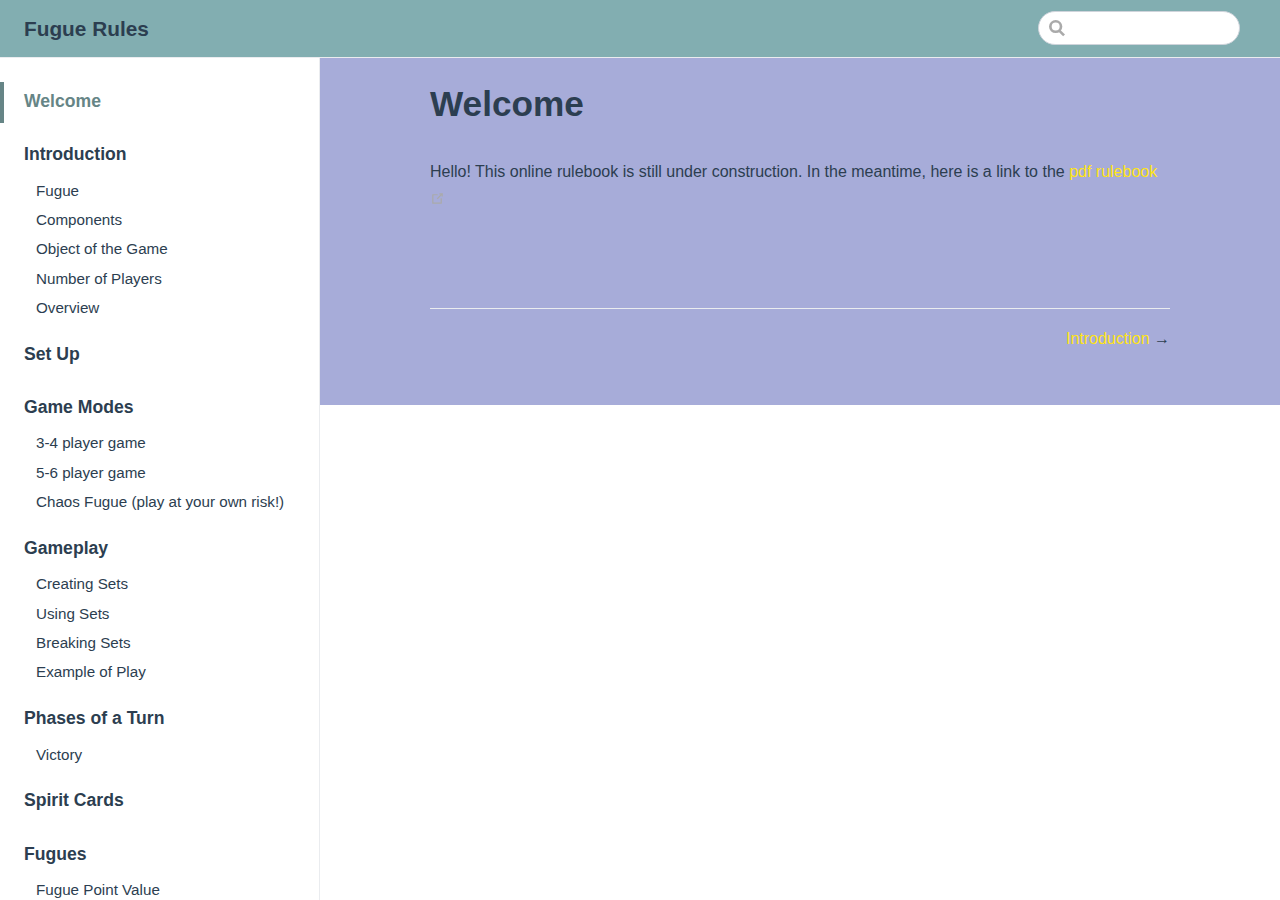
==== commit 15b14d17: "Added welcome page" ====
--- a/fugue/index.html
+++ b/fugue/index.html
@@ -3,20 +3,19 @@
   <head>
     <meta charset="utf-8">
     <meta name="viewport" content="width=device-width,initial-scale=1">
-    <title>Introduction | Fugue Rules</title>
-    <meta name="description" content="Description goes here">
+    <title>Welcome | Fugue Rules</title>
+    <meta name="description" content="A Psychogenic Game of Creation">
     
     
-    <link rel="preload" href="/fugue/assets/css/0.styles.de87621c.css" as="style"><link rel="preload" href="/fugue/assets/js/app.e58a4396.js" as="script"><link rel="preload" href="/fugue/assets/js/2.02e9f8c8.js" as="script"><link rel="preload" href="/fugue/assets/js/12.b8ff4266.js" as="script"><link rel="preload" href="/fugue/assets/js/5.20b47cf7.js" as="script"><link rel="preload" href="/fugue/assets/js/6.1a6fd545.js" as="script"><link rel="prefetch" href="/fugue/assets/js/10.ce5c8e5d.js"><link rel="prefetch" href="/fugue/assets/js/11.f41e5b73.js"><link rel="prefetch" href="/fugue/assets/js/13.37bd0e7f.js"><link rel="prefetch" href="/fugue/assets/js/14.c78bd16f.js"><link rel="prefetch" href="/fugue/assets/js/15.ff1063b5.js"><link rel="prefetch" href="/fugue/assets/js/16.2c269740.js"><link rel="prefetch" href="/fugue/assets/js/17.e0b502f6.js"><link rel="prefetch" href="/fugue/assets/js/3.f5a2413c.js"><link rel="prefetch" href="/fugue/assets/js/4.ca88965a.js"><link rel="prefetch" href="/fugue/assets/js/7.43071df7.js"><link rel="prefetch" href="/fugue/assets/js/8.1b268889.js"><link rel="prefetch" href="/fugue/assets/js/9.51782300.js">
-    <link rel="stylesheet" href="/fugue/assets/css/0.styles.de87621c.css">
+    <link rel="preload" href="/fugue/assets/css/0.styles.c8022564.css" as="style"><link rel="preload" href="/fugue/assets/js/app.d1118f84.js" as="script"><link rel="preload" href="/fugue/assets/js/2.02e9f8c8.js" as="script"><link rel="preload" href="/fugue/assets/js/13.bd4b6b8b.js" as="script"><link rel="prefetch" href="/fugue/assets/js/10.ce5c8e5d.js"><link rel="prefetch" href="/fugue/assets/js/11.5d0fa7b4.js"><link rel="prefetch" href="/fugue/assets/js/12.ee226da0.js"><link rel="prefetch" href="/fugue/assets/js/14.463a3493.js"><link rel="prefetch" href="/fugue/assets/js/15.f2371052.js"><link rel="prefetch" href="/fugue/assets/js/16.31bbf687.js"><link rel="prefetch" href="/fugue/assets/js/17.257a7c8e.js"><link rel="prefetch" href="/fugue/assets/js/18.f57196e5.js"><link rel="prefetch" href="/fugue/assets/js/3.076ea460.js"><link rel="prefetch" href="/fugue/assets/js/4.ca88965a.js"><link rel="prefetch" href="/fugue/assets/js/5.20b47cf7.js"><link rel="prefetch" href="/fugue/assets/js/6.1a6fd545.js"><link rel="prefetch" href="/fugue/assets/js/7.17a253ea.js"><link rel="prefetch" href="/fugue/assets/js/8.0ba32b54.js"><link rel="prefetch" href="/fugue/assets/js/9.89232117.js">
+    <link rel="stylesheet" href="/fugue/assets/css/0.styles.c8022564.css">
   </head>
   <body>
-    <div id="app" data-server-rendered="true"><div class="theme-container"><header class="navbar"><div class="sidebar-button"><svg xmlns="http://www.w3.org/2000/svg" aria-hidden="true" role="img" viewBox="0 0 448 512" class="icon"><path fill="currentColor" d="M436 124H12c-6.627 0-12-5.373-12-12V80c0-6.627 5.373-12 12-12h424c6.627 0 12 5.373 12 12v32c0 6.627-5.373 12-12 12zm0 160H12c-6.627 0-12-5.373-12-12v-32c0-6.627 5.373-12 12-12h424c6.627 0 12 5.373 12 12v32c0 6.627-5.373 12-12 12zm0 160H12c-6.627 0-12-5.373-12-12v-32c0-6.627 5.373-12 12-12h424c6.627 0 12 5.373 12 12v32c0 6.627-5.373 12-12 12z"></path></svg></div> <a href="/fugue/" class="home-link router-link-exact-active router-link-active"><!----> <span class="site-name">Fugue Rules</span></a> <div class="links"><div class="search-box"><input aria-label="Search" autocomplete="off" spellcheck="false" value=""> <!----></div> <!----></div></header> <div class="sidebar-mask"></div> <aside class="sidebar"><!---->  <ul class="sidebar-links"><li><a href="/fugue/" class="active sidebar-link">Introduction</a><ul class="sidebar-sub-headers"><li class="sidebar-sub-header"><a href="/fugue/#fugue" class="sidebar-link">Fugue</a></li><li class="sidebar-sub-header"><a href="/fugue/#components" class="sidebar-link">Components</a></li><li class="sidebar-sub-header"><a href="/fugue/#object-of-the-game" class="sidebar-link">Object of the Game</a></li><li class="sidebar-sub-header"><a href="/fugue/#number-of-players" class="sidebar-link">Number of Players</a></li><li class="sidebar-sub-header"><a href="/fugue/#overview" class="sidebar-link">Overview</a></li></ul></li><li><a href="/fugue/Setup/" class="sidebar-link">Set Up</a></li><li><a href="/fugue/GameModes/" class="sidebar-link">Game Modes</a><ul class="sidebar-sub-headers"><li class="sidebar-sub-header"><a href="/fugue/GameModes/#_3-4-player-game" class="sidebar-link">3-4 player game</a></li><li class="sidebar-sub-header"><a href="/fugue/GameModes/#_5-6-player-game" class="sidebar-link">5-6 player game</a></li><li class="sidebar-sub-header"><a href="/fugue/GameModes/#chaos-fugue-play-at-your-own-risk" class="sidebar-link">Chaos Fugue (play at your own risk!)</a></li></ul></li><li><a href="/fugue/Gameplay/" class="sidebar-link">Gameplay</a><ul class="sidebar-sub-headers"><li class="sidebar-sub-header"><a href="/fugue/Gameplay/#creating-sets" class="sidebar-link">Creating Sets</a></li><li class="sidebar-sub-header"><a href="/fugue/Gameplay/#using-sets" class="sidebar-link">Using Sets</a></li><li class="sidebar-sub-header"><a href="/fugue/Gameplay/#breaking-sets" class="sidebar-link">Breaking Sets</a></li><li class="sidebar-sub-header"><a href="/fugue/Gameplay/#example-of-play" class="sidebar-link">Example of Play</a></li></ul></li><li><a href="/fugue/Phases/" class="sidebar-link">Phases of a Turn</a><ul class="sidebar-sub-headers"><li class="sidebar-sub-header"><a href="/fugue/Phases/#victory" class="sidebar-link">Victory</a></li></ul></li><li><a href="/fugue/SpiritCards/" class="sidebar-link">Spirit Cards</a></li><li><a href="/fugue/Fugues/" class="sidebar-link">Fugues</a><ul class="sidebar-sub-headers"><li class="sidebar-sub-header"><a href="/fugue/Fugues/#fugue-point-value" class="sidebar-link">Fugue Point Value</a></li><li class="sidebar-sub-header"><a href="/fugue/Fugues/#destroying-fugues" class="sidebar-link">Destroying Fugues</a></li></ul></li><li><a href="/fugue/Gameover/" class="sidebar-link">Game Over</a><ul class="sidebar-sub-headers"><li class="sidebar-sub-header"><a href="/fugue/Gameover/#victory" class="sidebar-link">Victory</a></li><li class="sidebar-sub-header"><a href="/fugue/Gameover/#ties" class="sidebar-link">Ties</a></li></ul></li><li><a href="/fugue/SetExplanationAndExamples/" class="sidebar-link">Set Explanations and Examples</a></li><li><a href="/fugue/SoloModes/" class="sidebar-link">Solo Modes</a><ul class="sidebar-sub-headers"><li class="sidebar-sub-header"><a href="/fugue/SoloModes/#solo-challenge" class="sidebar-link">Solo Challenge</a></li><li class="sidebar-sub-header"><a href="/fugue/SoloModes/#left-brain-versus-right-brain-beta" class="sidebar-link">Left Brain Versus Right Brain (beta)</a></li></ul></li></ul> </aside> <main class="page"> <div class="content default"><h1 id="introduction"><a href="#introduction" aria-hidden="true" class="header-anchor">#</a> Introduction</h1> <h2 id="fugue"><a href="#fugue" aria-hidden="true" class="header-anchor">#</a> Fugue</h2> <p><em>In music, a Fugue is a composition where a short melody is repeated and developed by other parts of the song.
-In psychology, a Fugue is a state of consciousness where a person seems to perform acts in full awareness, but upon recovery, cannot remember the acts performed.</em></p> <p>Fugue: <em>A Psychogenic Game of Creation</em>, is a game of creation and manipulation. You and your opponents are opposing creative forces inside an Artist’s mind. Whether the Artist is a painter, poet, musician, or something else, they’re struggling to create a work, and you must make sure the best ideas win out—<em>yours</em>. You will battle by manipulating the Artist’s Spirit, Imagination, Vision, Depth and Passion into sets of two cards, and by creating Fugues.</p> <p>By using these card sets and Fugues, you will move cards from one area of the Artist’s mind to another, and into your Passion area where they are scored.</p> <p>Your opponent will be trying to move their cards as well, and you must keep that from happening.</p> <p>Fugue is a quick-paced strategy game for one to two (*or more) players.</p> <h2 id="components"><a href="#components" aria-hidden="true" class="header-anchor">#</a> Components</h2> <p>A Fugue game-set includes:</p> <p>• 2 player boards • 1 deck board</p> <p>• 18 cards • 4 fugue meeples</p> <p>• 2 score cubes • 1 rulebook</p> <h2 id="object-of-the-game"><a href="#object-of-the-game" aria-hidden="true" class="header-anchor">#</a> Object of the Game</h2> <p>Players will create and use card sets (pairs of cards, called <em>Sets</em>) to move cards in and out of the different areas on the boards.</p> <p>The goal of the game is to get the highest score. This is done by moving cards into your Passion Area. When there are two cards in your Passion Area, they are scored.</p> <h2 id="number-of-players"><a href="#number-of-players" aria-hidden="true" class="header-anchor">#</a> Number of Players</h2> <p>One Fugue game-set is enough for 1 or 2 player games. More players can be included by adding additional game-sets [ link to section ].</p> <h2 id="overview"><a href="#overview" aria-hidden="true" class="header-anchor">#</a> Overview</h2> <p>There are four areas in the game, each with their own symbol and card type. The card has the same symbol as the area it represents. All the cards and areas on the boards share a symbol. <strong>(See Figure 2)</strong>.</p> <span><img src="/fugue/Figure_2.png"></span> <p>Cards can move into other areas on the boards, even areas that have a different symbol.</p> <p><em>Example: A Vision card doesn’t have to be in the Vision Area, a Depth card can be in the Passion Area, etc.</em></p> <p>Each player has their own Imagination Area<span><img src="/fugue/I_icon.png"></span>, Vision Area<span><img src="/fugue/V_icon.png"></span>, and Passion Area<span><img src="/fugue/P_icon.png"></span> marked with the corresponding symbol on their Player Board.</p> <p>The Depth Area<span><img src="/fugue/D_icon.png"></span> and the Deck are on the Deck Board.</p> <p>All of these Areas are located on the Player Boards and Deck Board.</p> <span><img src="/fugue/Figure_3.png"></span> <p><em>The Player Boards also include reference information at the corners: The Score Track (top-right), the Score Table (bottom-right), Phases of Play (bottom-left), and Fugue Value (top-left).</em></p></div> <footer class="page-edit"><!----> <!----></footer> <div class="page-nav"><p class="inner"><!----> <span class="next"><a href="/fugue/Setup/">
-          Set Up
+    <div id="app" data-server-rendered="true"><div class="theme-container"><header class="navbar"><div class="sidebar-button"><svg xmlns="http://www.w3.org/2000/svg" aria-hidden="true" role="img" viewBox="0 0 448 512" class="icon"><path fill="currentColor" d="M436 124H12c-6.627 0-12-5.373-12-12V80c0-6.627 5.373-12 12-12h424c6.627 0 12 5.373 12 12v32c0 6.627-5.373 12-12 12zm0 160H12c-6.627 0-12-5.373-12-12v-32c0-6.627 5.373-12 12-12h424c6.627 0 12 5.373 12 12v32c0 6.627-5.373 12-12 12zm0 160H12c-6.627 0-12-5.373-12-12v-32c0-6.627 5.373-12 12-12h424c6.627 0 12 5.373 12 12v32c0 6.627-5.373 12-12 12z"></path></svg></div> <a href="/fugue/" class="home-link router-link-exact-active router-link-active"><!----> <span class="site-name">Fugue Rules</span></a> <div class="links"><div class="search-box"><input aria-label="Search" autocomplete="off" spellcheck="false" value=""> <!----></div> <!----></div></header> <div class="sidebar-mask"></div> <aside class="sidebar"><!---->  <ul class="sidebar-links"><li><a href="/fugue/" class="active sidebar-link">Welcome</a></li><li><a href="/fugue/Introduction/" class="sidebar-link">Introduction</a><ul class="sidebar-sub-headers"><li class="sidebar-sub-header"><a href="/fugue/Introduction/#fugue" class="sidebar-link">Fugue</a></li><li class="sidebar-sub-header"><a href="/fugue/Introduction/#components" class="sidebar-link">Components</a></li><li class="sidebar-sub-header"><a href="/fugue/Introduction/#object-of-the-game" class="sidebar-link">Object of the Game</a></li><li class="sidebar-sub-header"><a href="/fugue/Introduction/#number-of-players" class="sidebar-link">Number of Players</a></li><li class="sidebar-sub-header"><a href="/fugue/Introduction/#overview" class="sidebar-link">Overview</a></li></ul></li><li><a href="/fugue/Setup/" class="sidebar-link">Set Up</a></li><li><a href="/fugue/GameModes/" class="sidebar-link">Game Modes</a><ul class="sidebar-sub-headers"><li class="sidebar-sub-header"><a href="/fugue/GameModes/#_3-4-player-game" class="sidebar-link">3-4 player game</a></li><li class="sidebar-sub-header"><a href="/fugue/GameModes/#_5-6-player-game" class="sidebar-link">5-6 player game</a></li><li class="sidebar-sub-header"><a href="/fugue/GameModes/#chaos-fugue-play-at-your-own-risk" class="sidebar-link">Chaos Fugue (play at your own risk!)</a></li></ul></li><li><a href="/fugue/Gameplay/" class="sidebar-link">Gameplay</a><ul class="sidebar-sub-headers"><li class="sidebar-sub-header"><a href="/fugue/Gameplay/#creating-sets" class="sidebar-link">Creating Sets</a></li><li class="sidebar-sub-header"><a href="/fugue/Gameplay/#using-sets" class="sidebar-link">Using Sets</a></li><li class="sidebar-sub-header"><a href="/fugue/Gameplay/#breaking-sets" class="sidebar-link">Breaking Sets</a></li><li class="sidebar-sub-header"><a href="/fugue/Gameplay/#example-of-play" class="sidebar-link">Example of Play</a></li></ul></li><li><a href="/fugue/Phases/" class="sidebar-link">Phases of a Turn</a><ul class="sidebar-sub-headers"><li class="sidebar-sub-header"><a href="/fugue/Phases/#victory" class="sidebar-link">Victory</a></li></ul></li><li><a href="/fugue/SpiritCards/" class="sidebar-link">Spirit Cards</a></li><li><a href="/fugue/Fugues/" class="sidebar-link">Fugues</a><ul class="sidebar-sub-headers"><li class="sidebar-sub-header"><a href="/fugue/Fugues/#fugue-point-value" class="sidebar-link">Fugue Point Value</a></li><li class="sidebar-sub-header"><a href="/fugue/Fugues/#destroying-fugues" class="sidebar-link">Destroying Fugues</a></li></ul></li><li><a href="/fugue/Gameover/" class="sidebar-link">Game Over</a><ul class="sidebar-sub-headers"><li class="sidebar-sub-header"><a href="/fugue/Gameover/#victory" class="sidebar-link">Victory</a></li><li class="sidebar-sub-header"><a href="/fugue/Gameover/#ties" class="sidebar-link">Ties</a></li></ul></li><li><a href="/fugue/SetExplanationAndExamples/" class="sidebar-link">Set Explanations and Examples</a></li><li><a href="/fugue/SoloModes/" class="sidebar-link">Solo Modes</a><ul class="sidebar-sub-headers"><li class="sidebar-sub-header"><a href="/fugue/SoloModes/#solo-challenge" class="sidebar-link">Solo Challenge</a></li><li class="sidebar-sub-header"><a href="/fugue/SoloModes/#left-brain-versus-right-brain-beta" class="sidebar-link">Left Brain Versus Right Brain (beta)</a></li></ul></li></ul> </aside> <main class="page"> <div class="content default"><h1 id="welcome"><a href="#welcome" aria-hidden="true" class="header-anchor">#</a> Welcome</h1> <p>Hello! This online rulebook is still under construction. In the meantime, here is a link to the <a href="https://drive.google.com/open?id=1lWoo5wHsu3PP4LA2-_XtLM1GX56_FoF5" target="_blank" rel="noopener noreferrer">pdf rulebook<svg xmlns="http://www.w3.org/2000/svg" aria-hidden="true" x="0px" y="0px" viewBox="0 0 100 100" width="15" height="15" class="icon outbound"><path fill="currentColor" d="M18.8,85.1h56l0,0c2.2,0,4-1.8,4-4v-32h-8v28h-48v-48h28v-8h-32l0,0c-2.2,0-4,1.8-4,4v56C14.8,83.3,16.6,85.1,18.8,85.1z"></path> <polygon fill="currentColor" points="45.7,48.7 51.3,54.3 77.2,28.5 77.2,37.2 85.2,37.2 85.2,14.9 62.8,14.9 62.8,22.9 71.5,22.9"></polygon></svg></a></p></div> <footer class="page-edit"><!----> <!----></footer> <div class="page-nav"><p class="inner"><!----> <span class="next"><a href="/fugue/Introduction/">
+          Introduction
         </a>
         →
       </span></p></div> </main></div><div class="global-ui"></div></div>
-    <script src="/fugue/assets/js/app.e58a4396.js" defer></script><script src="/fugue/assets/js/2.02e9f8c8.js" defer></script><script src="/fugue/assets/js/12.b8ff4266.js" defer></script><script src="/fugue/assets/js/5.20b47cf7.js" defer></script><script src="/fugue/assets/js/6.1a6fd545.js" defer></script>
+    <script src="/fugue/assets/js/app.d1118f84.js" defer></script><script src="/fugue/assets/js/2.02e9f8c8.js" defer></script><script src="/fugue/assets/js/13.bd4b6b8b.js" defer></script>
   </body>
 </html>
--- a/fugue/assets/css/0.styles.c8022564.css
+++ b/fugue/assets/css/0.styles.c8022564.css
@@ -0,0 +1 @@
+#nprogress{pointer-events:none}#nprogress .bar{background:#3eaf7c;position:fixed;z-index:1031;top:0;left:0;width:100%;height:2px}#nprogress .peg{display:block;position:absolute;right:0;width:100px;height:100%;-webkit-box-shadow:0 0 10px #3eaf7c,0 0 5px #3eaf7c;box-shadow:0 0 10px #3eaf7c,0 0 5px #3eaf7c;opacity:1;-webkit-transform:rotate(3deg) translateY(-4px);transform:rotate(3deg) translateY(-4px)}#nprogress .spinner{display:block;position:fixed;z-index:1031;top:15px;right:15px}#nprogress .spinner-icon{width:18px;height:18px;-webkit-box-sizing:border-box;box-sizing:border-box;border:2px solid transparent;border-top-color:#3eaf7c;border-left-color:#3eaf7c;border-radius:50%;-webkit-animation:nprogress-spinner .4s linear infinite;animation:nprogress-spinner .4s linear infinite}.nprogress-custom-parent{overflow:hidden;position:relative}.nprogress-custom-parent #nprogress .bar,.nprogress-custom-parent #nprogress .spinner{position:absolute}@-webkit-keyframes nprogress-spinner{0%{-webkit-transform:rotate(0deg);transform:rotate(0deg)}to{-webkit-transform:rotate(1turn);transform:rotate(1turn)}}@keyframes nprogress-spinner{0%{-webkit-transform:rotate(0deg);transform:rotate(0deg)}to{-webkit-transform:rotate(1turn);transform:rotate(1turn)}}.icon.outbound{color:#aaa;display:inline-block;vertical-align:middle;position:relative;top:-1px}.home{padding:3.6rem 2rem 0;max-width:960px;margin:0 auto;display:block}.home .hero{text-align:center}.home .hero img{max-width:100%;max-height:280px;display:block;margin:3rem auto 1.5rem}.home .hero h1{font-size:3rem}.home .hero .action,.home .hero .description,.home .hero h1{margin:1.8rem auto}.home .hero .description{max-width:35rem;font-size:1.6rem;line-height:1.3;color:#6a8bad}.home .hero .action-button{display:inline-block;font-size:1.2rem;color:#fff;background-color:#3eaf7c;padding:.8rem 1.6rem;border-radius:4px;-webkit-transition:background-color .1s ease;transition:background-color .1s ease;-webkit-box-sizing:border-box;box-sizing:border-box;border-bottom:1px solid #389d70}.home .hero .action-button:hover{background-color:#4abf8a}.home .features{border-top:1px solid #eaecef;padding:1.2rem 0;margin-top:2.5rem;display:-webkit-box;display:-ms-flexbox;display:flex;-ms-flex-wrap:wrap;flex-wrap:wrap;-webkit-box-align:start;-ms-flex-align:start;align-items:flex-start;-ms-flex-line-pack:stretch;align-content:stretch;-webkit-box-pack:justify;-ms-flex-pack:justify;justify-content:space-between}.home .feature{-webkit-box-flex:1;-ms-flex-positive:1;flex-grow:1;-ms-flex-preferred-size:30%;flex-basis:30%;max-width:30%}.home .feature h2{font-size:1.4rem;font-weight:500;border-bottom:none;padding-bottom:0;color:#3a5169}.home .feature p{color:#4e6e8e}.home .footer{padding:2.5rem;border-top:1px solid #eaecef;text-align:center;color:#4e6e8e}@media (max-width:719px){.home .features{-webkit-box-orient:vertical;-webkit-box-direction:normal;-ms-flex-direction:column;flex-direction:column}.home .feature{max-width:100%;padding:0 2.5rem}}@media (max-width:419px){.home{padding-left:1.5rem;padding-right:1.5rem}.home .hero img{max-height:210px;margin:2rem auto 1.2rem}.home .hero h1{font-size:2rem}.home .hero .action,.home .hero .description,.home .hero h1{margin:1.2rem auto}.home .hero .description{font-size:1.2rem}.home .hero .action-button{font-size:1rem;padding:.6rem 1.2rem}.home .feature h2{font-size:1.25rem}}.search-box{display:inline-block;position:relative;margin-right:1rem}.search-box input{cursor:text;width:10rem;height:2rem;color:#4e6e8e;display:inline-block;border:1px solid #cfd4db;border-radius:2rem;font-size:.9rem;line-height:2rem;padding:0 .5rem 0 2rem;outline:none;-webkit-transition:all .2s ease;transition:all .2s ease;background:#fff url(/fugue/assets/img/search.83621669.svg) .6rem .5rem no-repeat;background-size:1rem}.search-box input:focus{cursor:auto;border-color:#3eaf7c}.search-box .suggestions{background:#fff;width:20rem;position:absolute;top:1.5rem;border:1px solid #cfd4db;border-radius:6px;padding:.4rem;list-style-type:none}.search-box .suggestions.align-right{right:0}.search-box .suggestion{line-height:1.4;padding:.4rem .6rem;border-radius:4px;cursor:pointer}.search-box .suggestion a{white-space:normal;color:#5d82a6}.search-box .suggestion a .page-title{font-weight:600}.search-box .suggestion a .header{font-size:.9em;margin-left:.25em}.search-box .suggestion.focused{background-color:#f3f4f5}.search-box .suggestion.focused a{color:#3eaf7c}@media (max-width:959px){.search-box input{cursor:pointer;width:0;border-color:transparent;position:relative}.search-box input:focus{cursor:text;left:0;width:10rem}}@media (-ms-high-contrast:none){.search-box input{height:2rem}}@media (max-width:959px) and (min-width:719px){.search-box .suggestions{left:0}}@media (max-width:719px){.search-box{margin-right:0}.search-box input{left:1rem}.search-box .suggestions{right:0}}@media (max-width:419px){.search-box .suggestions{width:calc(100vw - 4rem)}.search-box input:focus{width:8rem}}.sidebar-button{cursor:pointer;display:none;width:1.25rem;height:1.25rem;position:absolute;padding:.6rem;top:.6rem;left:1rem}.sidebar-button .icon{display:block;width:1.25rem;height:1.25rem}@media (max-width:719px){.sidebar-button{display:block}}.dropdown-enter,.dropdown-leave-to{height:0!important}.dropdown-wrapper{cursor:pointer}.dropdown-wrapper .dropdown-title{display:block}.dropdown-wrapper .dropdown-title:hover{border-color:transparent}.dropdown-wrapper .dropdown-title .arrow{vertical-align:middle;margin-top:-1px;margin-left:.4rem}.dropdown-wrapper .nav-dropdown .dropdown-item{color:inherit;line-height:1.7rem}.dropdown-wrapper .nav-dropdown .dropdown-item h4{margin:.45rem 0 0;border-top:1px solid #eee;padding:.45rem 1.5rem 0 1.25rem}.dropdown-wrapper .nav-dropdown .dropdown-item .dropdown-subitem-wrapper{padding:0;list-style:none}.dropdown-wrapper .nav-dropdown .dropdown-item .dropdown-subitem-wrapper .dropdown-subitem{font-size:.9em}.dropdown-wrapper .nav-dropdown .dropdown-item a{display:block;line-height:1.7rem;position:relative;border-bottom:none;font-weight:400;margin-bottom:0;padding:0 1.5rem 0 1.25rem}.dropdown-wrapper .nav-dropdown .dropdown-item a.router-link-active,.dropdown-wrapper .nav-dropdown .dropdown-item a:hover{color:#3eaf7c}.dropdown-wrapper .nav-dropdown .dropdown-item a.router-link-active:after{content:"";width:0;height:0;border-left:5px solid #3eaf7c;border-top:3px solid transparent;border-bottom:3px solid transparent;position:absolute;top:calc(50% - 2px);left:9px}.dropdown-wrapper .nav-dropdown .dropdown-item:first-child h4{margin-top:0;padding-top:0;border-top:0}@media (max-width:719px){.dropdown-wrapper.open .dropdown-title{margin-bottom:.5rem}.dropdown-wrapper .nav-dropdown{-webkit-transition:height .1s ease-out;transition:height .1s ease-out;overflow:hidden}.dropdown-wrapper .nav-dropdown .dropdown-item h4{border-top:0;margin-top:0;padding-top:0}.dropdown-wrapper .nav-dropdown .dropdown-item>a,.dropdown-wrapper .nav-dropdown .dropdown-item h4{font-size:15px;line-height:2rem}.dropdown-wrapper .nav-dropdown .dropdown-item .dropdown-subitem{font-size:14px;padding-left:1rem}}@media (min-width:719px){.dropdown-wrapper{height:1.8rem}.dropdown-wrapper:hover .nav-dropdown{display:block!important}.dropdown-wrapper .dropdown-title .arrow{border-left:4px solid transparent;border-right:4px solid transparent;border-top:6px solid #ccc;border-bottom:0}.dropdown-wrapper .nav-dropdown{display:none;height:auto!important;-webkit-box-sizing:border-box;box-sizing:border-box;max-height:calc(100vh - 2.7rem);overflow-y:auto;position:absolute;top:100%;right:0;background-color:#fff;padding:.6rem 0;border:1px solid #ddd;border-bottom-color:#ccc;text-align:left;border-radius:.25rem;white-space:nowrap;margin:0}}.nav-links{display:inline-block}.nav-links a{line-height:1.4rem;color:inherit}.nav-links a.router-link-active,.nav-links a:hover{color:#3eaf7c}.nav-links .nav-item{position:relative;display:inline-block;margin-left:1.5rem;line-height:2rem}.nav-links .nav-item:first-child{margin-left:0}.nav-links .repo-link{margin-left:1.5rem}@media (max-width:719px){.nav-links .nav-item,.nav-links .repo-link{margin-left:0}}@media (min-width:719px){.nav-links a.router-link-active,.nav-links a:hover{color:#2c3e50}.nav-item>a:not(.external).router-link-active,.nav-item>a:not(.external):hover{margin-bottom:-2px;border-bottom:2px solid #46bd87}}.navbar{padding:.7rem 1.5rem;line-height:2.2rem}.navbar a,.navbar img,.navbar span{display:inline-block}.navbar .logo{height:2.2rem;min-width:2.2rem;margin-right:.8rem;vertical-align:top}.navbar .site-name{font-size:1.3rem;font-weight:600;color:#2c3e50;position:relative}.navbar .links{padding-left:1.5rem;-webkit-box-sizing:border-box;box-sizing:border-box;background-color:#fff;white-space:nowrap;font-size:.9rem;position:absolute;right:1.5rem;top:.7rem;display:-webkit-box;display:-ms-flexbox;display:flex}.navbar .links .search-box{-webkit-box-flex:0;-ms-flex:0 0 auto;flex:0 0 auto;vertical-align:top}@media (max-width:719px){.navbar{padding-left:4rem}.navbar .can-hide{display:none}.navbar .links{padding-left:1.5rem}}.page-edit,.page-nav{max-width:740px;margin:0 auto;padding:2rem 2.5rem}@media (max-width:959px){.page-edit,.page-nav{padding:2rem}}@media (max-width:419px){.page-edit,.page-nav{padding:1.5rem}}.page{padding-bottom:2rem;display:block}.page-edit{padding-top:1rem;padding-bottom:1rem;overflow:auto}.page-edit .edit-link{display:inline-block}.page-edit .edit-link a{color:#4e6e8e;margin-right:.25rem}.page-edit .last-updated{float:right;font-size:.9em}.page-edit .last-updated .prefix{font-weight:500;color:#4e6e8e}.page-edit .last-updated .time{font-weight:400;color:#aaa}.page-nav{padding-top:1rem;padding-bottom:0}.page-nav .inner{min-height:2rem;margin-top:0;border-top:1px solid #eaecef;padding-top:1rem;overflow:auto}.page-nav .next{float:right}@media (max-width:719px){.page-edit .edit-link{margin-bottom:.5rem}.page-edit .last-updated{font-size:.8em;float:none;text-align:left}}.sidebar-group .sidebar-group{padding-left:.5em}.sidebar-group:not(.collapsable) .sidebar-heading:not(.clickable){cursor:auto;color:inherit}.sidebar-group.is-sub-group{padding-left:0}.sidebar-group.is-sub-group>.sidebar-heading{font-size:.95em;line-height:1.4;font-weight:400;padding-left:2rem}.sidebar-group.is-sub-group>.sidebar-heading:not(.clickable){opacity:.5}.sidebar-group.is-sub-group>.sidebar-group-items{padding-left:1rem}.sidebar-group.is-sub-group>.sidebar-group-items>li>.sidebar-link{font-size:.95em;border-left:none}.sidebar-group.depth-2>.sidebar-heading{border-left:none}.sidebar-heading{color:#2c3e50;-webkit-transition:color .15s ease;transition:color .15s ease;cursor:pointer;font-size:1.1em;font-weight:700;padding:.35rem 1.5rem .35rem 1.25rem;width:100%;-webkit-box-sizing:border-box;box-sizing:border-box;margin:0;border-left:.25rem solid transparent}.sidebar-heading.open,.sidebar-heading:hover{color:inherit}.sidebar-heading .arrow{position:relative;top:-.12em;left:.5em}.sidebar-heading.clickable.active{font-weight:600;color:#3eaf7c;border-left-color:#3eaf7c}.sidebar-heading.clickable:hover{color:#3eaf7c}.sidebar-group-items{-webkit-transition:height .1s ease-out;transition:height .1s ease-out;font-size:.95em;overflow:hidden}.sidebar .sidebar-sub-headers{padding-left:1rem;font-size:.95em}a.sidebar-link{font-size:1em;font-weight:400;display:inline-block;color:#2c3e50;border-left:.25rem solid transparent;padding:.35rem 1rem .35rem 1.25rem;line-height:1.4;width:100%;-webkit-box-sizing:border-box;box-sizing:border-box}a.sidebar-link:hover{color:#3eaf7c}a.sidebar-link.active{font-weight:600;color:#3eaf7c;border-left-color:#3eaf7c}.sidebar-group a.sidebar-link{padding-left:2rem}.sidebar-sub-headers a.sidebar-link{padding-top:.25rem;padding-bottom:.25rem;border-left:none}.sidebar-sub-headers a.sidebar-link.active{font-weight:500}.sidebar ul{padding:0;margin:0;list-style-type:none}.sidebar a{display:inline-block}.sidebar .nav-links{display:none;border-bottom:1px solid #eaecef;padding:.5rem 0 .75rem 0}.sidebar .nav-links a{font-weight:600}.sidebar .nav-links .nav-item,.sidebar .nav-links .repo-link{display:block;line-height:1.25rem;font-size:1.1em;padding:.5rem 0 .5rem 1.5rem}.sidebar>.sidebar-links{padding:1.5rem 0}.sidebar>.sidebar-links>li>a.sidebar-link{font-size:1.1em;line-height:1.7;font-weight:700}.sidebar>.sidebar-links>li:not(:first-child){margin-top:.75rem}@media (max-width:719px){.sidebar .nav-links{display:block}.sidebar .nav-links .dropdown-wrapper .nav-dropdown .dropdown-item a.router-link-active:after{top:calc(1rem - 2px)}.sidebar>.sidebar-links{padding:1rem 0}}code[class*=language-],pre[class*=language-]{color:#ccc;background:none;font-family:Consolas,Monaco,Andale Mono,Ubuntu Mono,monospace;font-size:1em;text-align:left;white-space:pre;word-spacing:normal;word-break:normal;word-wrap:normal;line-height:1.5;-moz-tab-size:4;-o-tab-size:4;tab-size:4;-webkit-hyphens:none;-ms-hyphens:none;hyphens:none}pre[class*=language-]{padding:1em;margin:.5em 0;overflow:auto}:not(pre)>code[class*=language-],pre[class*=language-]{background:#2d2d2d}:not(pre)>code[class*=language-]{padding:.1em;border-radius:.3em;white-space:normal}.token.block-comment,.token.cdata,.token.comment,.token.doctype,.token.prolog{color:#999}.token.punctuation{color:#ccc}.token.attr-name,.token.deleted,.token.namespace,.token.tag{color:#e2777a}.token.function-name{color:#6196cc}.token.boolean,.token.function,.token.number{color:#f08d49}.token.class-name,.token.constant,.token.property,.token.symbol{color:#f8c555}.token.atrule,.token.builtin,.token.important,.token.keyword,.token.selector{color:#cc99cd}.token.attr-value,.token.char,.token.regex,.token.string,.token.variable{color:#7ec699}.token.entity,.token.operator,.token.url{color:#67cdcc}.token.bold,.token.important{font-weight:700}.token.italic{font-style:italic}.token.entity{cursor:help}.token.inserted{color:green}.content code{color:#476582;padding:.25rem .5rem;margin:0;font-size:.85em;background-color:rgba(27,31,35,.05);border-radius:3px}.content code .token.deleted{color:#ec5975}.content code .token.inserted{color:#3eaf7c}.content pre,.content pre[class*=language-]{line-height:1.4;padding:1.25rem 1.5rem;margin:.85rem 0;background-color:#282c34;border-radius:6px;overflow:auto}.content pre[class*=language-] code,.content pre code{color:#fff;padding:0;background-color:transparent;border-radius:0}div[class*=language-]{position:relative;background-color:#282c34;border-radius:6px}div[class*=language-] .highlight-lines{-webkit-user-select:none;-moz-user-select:none;-ms-user-select:none;user-select:none;padding-top:1.3rem;position:absolute;top:0;left:0;width:100%;line-height:1.4}div[class*=language-] .highlight-lines .highlighted{background-color:rgba(0,0,0,.66)}div[class*=language-] pre,div[class*=language-] pre[class*=language-]{background:transparent;position:relative;z-index:1}div[class*=language-]:before{position:absolute;z-index:3;top:.8em;right:1em;font-size:.75rem;color:hsla(0,0%,100%,.4)}div[class*=language-]:not(.line-numbers-mode) .line-numbers-wrapper{display:none}div[class*=language-].line-numbers-mode .highlight-lines .highlighted{position:relative}div[class*=language-].line-numbers-mode .highlight-lines .highlighted:before{content:" ";position:absolute;z-index:3;left:0;top:0;display:block;width:3.5rem;height:100%;background-color:rgba(0,0,0,.66)}div[class*=language-].line-numbers-mode pre{padding-left:4.5rem;vertical-align:middle}div[class*=language-].line-numbers-mode .line-numbers-wrapper{position:absolute;top:0;width:3.5rem;text-align:center;color:hsla(0,0%,100%,.3);padding:1.25rem 0;line-height:1.4}div[class*=language-].line-numbers-mode .line-numbers-wrapper .line-number,div[class*=language-].line-numbers-mode .line-numbers-wrapper br{-webkit-user-select:none;-moz-user-select:none;-ms-user-select:none;user-select:none}div[class*=language-].line-numbers-mode .line-numbers-wrapper .line-number{position:relative;z-index:4;font-size:.85em}div[class*=language-].line-numbers-mode:after{content:"";position:absolute;z-index:2;top:0;left:0;width:3.5rem;height:100%;border-radius:6px 0 0 6px;border-right:1px solid rgba(0,0,0,.66);background-color:#282c34}div[class~=language-js]:before{content:"js"}div[class~=language-ts]:before{content:"ts"}div[class~=language-html]:before{content:"html"}div[class~=language-md]:before{content:"md"}div[class~=language-vue]:before{content:"vue"}div[class~=language-css]:before{content:"css"}div[class~=language-sass]:before{content:"sass"}div[class~=language-scss]:before{content:"scss"}div[class~=language-less]:before{content:"less"}div[class~=language-stylus]:before{content:"stylus"}div[class~=language-go]:before{content:"go"}div[class~=language-java]:before{content:"java"}div[class~=language-c]:before{content:"c"}div[class~=language-sh]:before{content:"sh"}div[class~=language-yaml]:before{content:"yaml"}div[class~=language-py]:before{content:"py"}div[class~=language-docker]:before{content:"docker"}div[class~=language-dockerfile]:before{content:"dockerfile"}div[class~=language-makefile]:before{content:"makefile"}div[class~=language-javascript]:before{content:"js"}div[class~=language-typescript]:before{content:"ts"}div[class~=language-markup]:before{content:"html"}div[class~=language-markdown]:before{content:"md"}div[class~=language-json]:before{content:"json"}div[class~=language-ruby]:before{content:"rb"}div[class~=language-python]:before{content:"py"}div[class~=language-bash]:before{content:"sh"}div[class~=language-php]:before{content:"php"}.custom-block .custom-block-title{font-weight:600;margin-bottom:-.4rem}.custom-block.danger,.custom-block.tip,.custom-block.warning{padding:.1rem 1.5rem;border-left-width:.5rem;border-left-style:solid;margin:1rem 0}.custom-block.tip{background-color:#f3f5f7;border-color:#42b983}.custom-block.warning{background-color:rgba(255,229,100,.3);border-color:#e7c000;color:#6b5900}.custom-block.warning .custom-block-title{color:#b29400}.custom-block.warning a{color:#2c3e50}.custom-block.danger{background-color:#ffe6e6;border-color:#c00;color:#4d0000}.custom-block.danger .custom-block-title{color:#900}.custom-block.danger a{color:#2c3e50}.arrow{display:inline-block;width:0;height:0}.arrow.up{border-bottom:6px solid #ccc}.arrow.down,.arrow.up{border-left:4px solid transparent;border-right:4px solid transparent}.arrow.down{border-top:6px solid #ccc}.arrow.right{border-left:6px solid #ccc}.arrow.left,.arrow.right{border-top:4px solid transparent;border-bottom:4px solid transparent}.arrow.left{border-right:6px solid #ccc}.content:not(.custom){max-width:740px;margin:0 auto;padding:2rem 2.5rem}@media (max-width:959px){.content:not(.custom){padding:2rem}}@media (max-width:419px){.content:not(.custom){padding:1.5rem}}.table-of-contents .badge{vertical-align:middle}body,html{padding:0;margin:0;background-color:#fff}body{font-family:-apple-system,BlinkMacSystemFont,Segoe UI,Roboto,Oxygen,Ubuntu,Cantarell,Fira Sans,Droid Sans,Helvetica Neue,sans-serif;-webkit-font-smoothing:antialiased;-moz-osx-font-smoothing:grayscale;font-size:16px;color:#2c3e50}.page{padding-left:20rem}.navbar{z-index:20;right:0;height:3.6rem;background-color:#fff;-webkit-box-sizing:border-box;box-sizing:border-box;border-bottom:1px solid #eaecef}.navbar,.sidebar-mask{position:fixed;top:0;left:0}.sidebar-mask{z-index:9;width:100vw;height:100vh;display:none}.sidebar{font-size:16px;background-color:#fff;width:20rem;position:fixed;z-index:10;margin:0;top:3.6rem;left:0;bottom:0;-webkit-box-sizing:border-box;box-sizing:border-box;border-right:1px solid #eaecef;overflow-y:auto}.content:not(.custom)>:first-child{margin-top:3.6rem}.content:not(.custom) a:hover{text-decoration:underline}.content:not(.custom) p.demo{padding:1rem 1.5rem;border:1px solid #ddd;border-radius:4px}.content:not(.custom) img{max-width:100%}.content.custom{padding:0;margin:0}.content.custom img{max-width:100%}a{font-weight:500;text-decoration:none}a,p a code{color:#3eaf7c}p a code{font-weight:400}kbd{background:#eee;border:.15rem solid #ddd;border-bottom:.25rem solid #ddd;border-radius:.15rem;padding:0 .15em}blockquote{font-size:.9rem;color:#999;border-left:.5rem solid #dfe2e5;margin:.5rem 0;padding:.25rem 0 .25rem 1rem}blockquote>p{margin:0}ol,ul{padding-left:1.2em}strong{font-weight:600}h1,h2,h3,h4,h5,h6{font-weight:600;line-height:1.25}.content:not(.custom)>h1,.content:not(.custom)>h2,.content:not(.custom)>h3,.content:not(.custom)>h4,.content:not(.custom)>h5,.content:not(.custom)>h6{margin-top:-3.1rem;padding-top:4.6rem;margin-bottom:0}.content:not(.custom)>h1:first-child,.content:not(.custom)>h2:first-child,.content:not(.custom)>h3:first-child,.content:not(.custom)>h4:first-child,.content:not(.custom)>h5:first-child,.content:not(.custom)>h6:first-child{margin-top:-1.5rem;margin-bottom:1rem}.content:not(.custom)>h1:first-child+.custom-block,.content:not(.custom)>h1:first-child+p,.content:not(.custom)>h1:first-child+pre,.content:not(.custom)>h2:first-child+.custom-block,.content:not(.custom)>h2:first-child+p,.content:not(.custom)>h2:first-child+pre,.content:not(.custom)>h3:first-child+.custom-block,.content:not(.custom)>h3:first-child+p,.content:not(.custom)>h3:first-child+pre,.content:not(.custom)>h4:first-child+.custom-block,.content:not(.custom)>h4:first-child+p,.content:not(.custom)>h4:first-child+pre,.content:not(.custom)>h5:first-child+.custom-block,.content:not(.custom)>h5:first-child+p,.content:not(.custom)>h5:first-child+pre,.content:not(.custom)>h6:first-child+.custom-block,.content:not(.custom)>h6:first-child+p,.content:not(.custom)>h6:first-child+pre{margin-top:2rem}h1:hover .header-anchor,h2:hover .header-anchor,h3:hover .header-anchor,h4:hover .header-anchor,h5:hover .header-anchor,h6:hover .header-anchor{opacity:1}h1{font-size:2.2rem}h2{font-size:1.65rem;padding-bottom:.3rem;border-bottom:1px solid #eaecef}h3{font-size:1.35rem}a.header-anchor{font-size:.85em;float:left;margin-left:-.87em;padding-right:.23em;margin-top:.125em;opacity:0}a.header-anchor:hover{text-decoration:none}.line-number,code,kbd{font-family:source-code-pro,Menlo,Monaco,Consolas,Courier New,monospace}ol,p,ul{line-height:1.7}hr{border:0;border-top:1px solid #eaecef}table{border-collapse:collapse;margin:1rem 0;display:block;overflow-x:auto}tr{border-top:1px solid #dfe2e5}tr:nth-child(2n){background-color:#f6f8fa}td,th{border:1px solid #dfe2e5;padding:.6em 1em}.theme-container.sidebar-open .sidebar-mask{display:block}.theme-container.no-navbar .content:not(.custom)>h1,.theme-container.no-navbar h2,.theme-container.no-navbar h3,.theme-container.no-navbar h4,.theme-container.no-navbar h5,.theme-container.no-navbar h6{margin-top:1.5rem;padding-top:0}.theme-container.no-navbar .sidebar{top:0}@media (min-width:720px){.theme-container.no-sidebar .sidebar{display:none}.theme-container.no-sidebar .page{padding-left:0}}@media (max-width:959px){.sidebar{font-size:15px;width:16.4rem}.page{padding-left:16.4rem}}@media (max-width:719px){.sidebar{top:0;padding-top:3.6rem;-webkit-transform:translateX(-100%);transform:translateX(-100%);-webkit-transition:-webkit-transform .2s ease;transition:-webkit-transform .2s ease;transition:transform .2s ease;transition:transform .2s ease,-webkit-transform .2s ease}.page{padding-left:0}.theme-container.sidebar-open .sidebar{-webkit-transform:translateX(0);transform:translateX(0)}.theme-container.no-navbar .sidebar{padding-top:0}}@media (max-width:419px){h1{font-size:1.9rem}.content div[class*=language-]{margin:.85rem -1.5rem;border-radius:0}}.page{background:#a7acd9}.navbar div.links,header.navbar{background-color:#82aeb1}a.header-anchor{color:#c9c9ee}.sidebar-links a.sidebar-link.active{color:#668586;border-left-color:#668586}.sidebar-links a.sidebar-link.active:hover{color:#82aeb1}.page a{color:#ffe415}img{margin-bottom:-.5em}.badge[data-v-bb9d8740]{display:inline-block;font-size:14px;height:18px;line-height:18px;border-radius:3px;padding:0 6px;color:#fff;margin-right:5px;background-color:#42b983}.badge.middle[data-v-bb9d8740]{vertical-align:middle}.badge.top[data-v-bb9d8740]{vertical-align:top}.badge.green[data-v-bb9d8740],.badge.tip[data-v-bb9d8740]{background-color:#42b983}.badge.error[data-v-bb9d8740]{background-color:#da5961}.badge.warn[data-v-bb9d8740],.badge.warning[data-v-bb9d8740],.badge.yellow[data-v-bb9d8740]{background-color:#e7c000}--- a/fugue/assets/css/0.styles.c8022564.css
+++ b/fugue/assets/css/0.styles.c8022564.css
@@ -0,0 +1 @@
+#nprogress{pointer-events:none}#nprogress .bar{background:#3eaf7c;position:fixed;z-index:1031;top:0;left:0;width:100%;height:2px}#nprogress .peg{display:block;position:absolute;right:0;width:100px;height:100%;-webkit-box-shadow:0 0 10px #3eaf7c,0 0 5px #3eaf7c;box-shadow:0 0 10px #3eaf7c,0 0 5px #3eaf7c;opacity:1;-webkit-transform:rotate(3deg) translateY(-4px);transform:rotate(3deg) translateY(-4px)}#nprogress .spinner{display:block;position:fixed;z-index:1031;top:15px;right:15px}#nprogress .spinner-icon{width:18px;height:18px;-webkit-box-sizing:border-box;box-sizing:border-box;border:2px solid transparent;border-top-color:#3eaf7c;border-left-color:#3eaf7c;border-radius:50%;-webkit-animation:nprogress-spinner .4s linear infinite;animation:nprogress-spinner .4s linear infinite}.nprogress-custom-parent{overflow:hidden;position:relative}.nprogress-custom-parent #nprogress .bar,.nprogress-custom-parent #nprogress .spinner{position:absolute}@-webkit-keyframes nprogress-spinner{0%{-webkit-transform:rotate(0deg);transform:rotate(0deg)}to{-webkit-transform:rotate(1turn);transform:rotate(1turn)}}@keyframes nprogress-spinner{0%{-webkit-transform:rotate(0deg);transform:rotate(0deg)}to{-webkit-transform:rotate(1turn);transform:rotate(1turn)}}.icon.outbound{color:#aaa;display:inline-block;vertical-align:middle;position:relative;top:-1px}.home{padding:3.6rem 2rem 0;max-width:960px;margin:0 auto;display:block}.home .hero{text-align:center}.home .hero img{max-width:100%;max-height:280px;display:block;margin:3rem auto 1.5rem}.home .hero h1{font-size:3rem}.home .hero .action,.home .hero .description,.home .hero h1{margin:1.8rem auto}.home .hero .description{max-width:35rem;font-size:1.6rem;line-height:1.3;color:#6a8bad}.home .hero .action-button{display:inline-block;font-size:1.2rem;color:#fff;background-color:#3eaf7c;padding:.8rem 1.6rem;border-radius:4px;-webkit-transition:background-color .1s ease;transition:background-color .1s ease;-webkit-box-sizing:border-box;box-sizing:border-box;border-bottom:1px solid #389d70}.home .hero .action-button:hover{background-color:#4abf8a}.home .features{border-top:1px solid #eaecef;padding:1.2rem 0;margin-top:2.5rem;display:-webkit-box;display:-ms-flexbox;display:flex;-ms-flex-wrap:wrap;flex-wrap:wrap;-webkit-box-align:start;-ms-flex-align:start;align-items:flex-start;-ms-flex-line-pack:stretch;align-content:stretch;-webkit-box-pack:justify;-ms-flex-pack:justify;justify-content:space-between}.home .feature{-webkit-box-flex:1;-ms-flex-positive:1;flex-grow:1;-ms-flex-preferred-size:30%;flex-basis:30%;max-width:30%}.home .feature h2{font-size:1.4rem;font-weight:500;border-bottom:none;padding-bottom:0;color:#3a5169}.home .feature p{color:#4e6e8e}.home .footer{padding:2.5rem;border-top:1px solid #eaecef;text-align:center;color:#4e6e8e}@media (max-width:719px){.home .features{-webkit-box-orient:vertical;-webkit-box-direction:normal;-ms-flex-direction:column;flex-direction:column}.home .feature{max-width:100%;padding:0 2.5rem}}@media (max-width:419px){.home{padding-left:1.5rem;padding-right:1.5rem}.home .hero img{max-height:210px;margin:2rem auto 1.2rem}.home .hero h1{font-size:2rem}.home .hero .action,.home .hero .description,.home .hero h1{margin:1.2rem auto}.home .hero .description{font-size:1.2rem}.home .hero .action-button{font-size:1rem;padding:.6rem 1.2rem}.home .feature h2{font-size:1.25rem}}.search-box{display:inline-block;position:relative;margin-right:1rem}.search-box input{cursor:text;width:10rem;height:2rem;color:#4e6e8e;display:inline-block;border:1px solid #cfd4db;border-radius:2rem;font-size:.9rem;line-height:2rem;padding:0 .5rem 0 2rem;outline:none;-webkit-transition:all .2s ease;transition:all .2s ease;background:#fff url(/fugue/assets/img/search.83621669.svg) .6rem .5rem no-repeat;background-size:1rem}.search-box input:focus{cursor:auto;border-color:#3eaf7c}.search-box .suggestions{background:#fff;width:20rem;position:absolute;top:1.5rem;border:1px solid #cfd4db;border-radius:6px;padding:.4rem;list-style-type:none}.search-box .suggestions.align-right{right:0}.search-box .suggestion{line-height:1.4;padding:.4rem .6rem;border-radius:4px;cursor:pointer}.search-box .suggestion a{white-space:normal;color:#5d82a6}.search-box .suggestion a .page-title{font-weight:600}.search-box .suggestion a .header{font-size:.9em;margin-left:.25em}.search-box .suggestion.focused{background-color:#f3f4f5}.search-box .suggestion.focused a{color:#3eaf7c}@media (max-width:959px){.search-box input{cursor:pointer;width:0;border-color:transparent;position:relative}.search-box input:focus{cursor:text;left:0;width:10rem}}@media (-ms-high-contrast:none){.search-box input{height:2rem}}@media (max-width:959px) and (min-width:719px){.search-box .suggestions{left:0}}@media (max-width:719px){.search-box{margin-right:0}.search-box input{left:1rem}.search-box .suggestions{right:0}}@media (max-width:419px){.search-box .suggestions{width:calc(100vw - 4rem)}.search-box input:focus{width:8rem}}.sidebar-button{cursor:pointer;display:none;width:1.25rem;height:1.25rem;position:absolute;padding:.6rem;top:.6rem;left:1rem}.sidebar-button .icon{display:block;width:1.25rem;height:1.25rem}@media (max-width:719px){.sidebar-button{display:block}}.dropdown-enter,.dropdown-leave-to{height:0!important}.dropdown-wrapper{cursor:pointer}.dropdown-wrapper .dropdown-title{display:block}.dropdown-wrapper .dropdown-title:hover{border-color:transparent}.dropdown-wrapper .dropdown-title .arrow{vertical-align:middle;margin-top:-1px;margin-left:.4rem}.dropdown-wrapper .nav-dropdown .dropdown-item{color:inherit;line-height:1.7rem}.dropdown-wrapper .nav-dropdown .dropdown-item h4{margin:.45rem 0 0;border-top:1px solid #eee;padding:.45rem 1.5rem 0 1.25rem}.dropdown-wrapper .nav-dropdown .dropdown-item .dropdown-subitem-wrapper{padding:0;list-style:none}.dropdown-wrapper .nav-dropdown .dropdown-item .dropdown-subitem-wrapper .dropdown-subitem{font-size:.9em}.dropdown-wrapper .nav-dropdown .dropdown-item a{display:block;line-height:1.7rem;position:relative;border-bottom:none;font-weight:400;margin-bottom:0;padding:0 1.5rem 0 1.25rem}.dropdown-wrapper .nav-dropdown .dropdown-item a.router-link-active,.dropdown-wrapper .nav-dropdown .dropdown-item a:hover{color:#3eaf7c}.dropdown-wrapper .nav-dropdown .dropdown-item a.router-link-active:after{content:"";width:0;height:0;border-left:5px solid #3eaf7c;border-top:3px solid transparent;border-bottom:3px solid transparent;position:absolute;top:calc(50% - 2px);left:9px}.dropdown-wrapper .nav-dropdown .dropdown-item:first-child h4{margin-top:0;padding-top:0;border-top:0}@media (max-width:719px){.dropdown-wrapper.open .dropdown-title{margin-bottom:.5rem}.dropdown-wrapper .nav-dropdown{-webkit-transition:height .1s ease-out;transition:height .1s ease-out;overflow:hidden}.dropdown-wrapper .nav-dropdown .dropdown-item h4{border-top:0;margin-top:0;padding-top:0}.dropdown-wrapper .nav-dropdown .dropdown-item>a,.dropdown-wrapper .nav-dropdown .dropdown-item h4{font-size:15px;line-height:2rem}.dropdown-wrapper .nav-dropdown .dropdown-item .dropdown-subitem{font-size:14px;padding-left:1rem}}@media (min-width:719px){.dropdown-wrapper{height:1.8rem}.dropdown-wrapper:hover .nav-dropdown{display:block!important}.dropdown-wrapper .dropdown-title .arrow{border-left:4px solid transparent;border-right:4px solid transparent;border-top:6px solid #ccc;border-bottom:0}.dropdown-wrapper .nav-dropdown{display:none;height:auto!important;-webkit-box-sizing:border-box;box-sizing:border-box;max-height:calc(100vh - 2.7rem);overflow-y:auto;position:absolute;top:100%;right:0;background-color:#fff;padding:.6rem 0;border:1px solid #ddd;border-bottom-color:#ccc;text-align:left;border-radius:.25rem;white-space:nowrap;margin:0}}.nav-links{display:inline-block}.nav-links a{line-height:1.4rem;color:inherit}.nav-links a.router-link-active,.nav-links a:hover{color:#3eaf7c}.nav-links .nav-item{position:relative;display:inline-block;margin-left:1.5rem;line-height:2rem}.nav-links .nav-item:first-child{margin-left:0}.nav-links .repo-link{margin-left:1.5rem}@media (max-width:719px){.nav-links .nav-item,.nav-links .repo-link{margin-left:0}}@media (min-width:719px){.nav-links a.router-link-active,.nav-links a:hover{color:#2c3e50}.nav-item>a:not(.external).router-link-active,.nav-item>a:not(.external):hover{margin-bottom:-2px;border-bottom:2px solid #46bd87}}.navbar{padding:.7rem 1.5rem;line-height:2.2rem}.navbar a,.navbar img,.navbar span{display:inline-block}.navbar .logo{height:2.2rem;min-width:2.2rem;margin-right:.8rem;vertical-align:top}.navbar .site-name{font-size:1.3rem;font-weight:600;color:#2c3e50;position:relative}.navbar .links{padding-left:1.5rem;-webkit-box-sizing:border-box;box-sizing:border-box;background-color:#fff;white-space:nowrap;font-size:.9rem;position:absolute;right:1.5rem;top:.7rem;display:-webkit-box;display:-ms-flexbox;display:flex}.navbar .links .search-box{-webkit-box-flex:0;-ms-flex:0 0 auto;flex:0 0 auto;vertical-align:top}@media (max-width:719px){.navbar{padding-left:4rem}.navbar .can-hide{display:none}.navbar .links{padding-left:1.5rem}}.page-edit,.page-nav{max-width:740px;margin:0 auto;padding:2rem 2.5rem}@media (max-width:959px){.page-edit,.page-nav{padding:2rem}}@media (max-width:419px){.page-edit,.page-nav{padding:1.5rem}}.page{padding-bottom:2rem;display:block}.page-edit{padding-top:1rem;padding-bottom:1rem;overflow:auto}.page-edit .edit-link{display:inline-block}.page-edit .edit-link a{color:#4e6e8e;margin-right:.25rem}.page-edit .last-updated{float:right;font-size:.9em}.page-edit .last-updated .prefix{font-weight:500;color:#4e6e8e}.page-edit .last-updated .time{font-weight:400;color:#aaa}.page-nav{padding-top:1rem;padding-bottom:0}.page-nav .inner{min-height:2rem;margin-top:0;border-top:1px solid #eaecef;padding-top:1rem;overflow:auto}.page-nav .next{float:right}@media (max-width:719px){.page-edit .edit-link{margin-bottom:.5rem}.page-edit .last-updated{font-size:.8em;float:none;text-align:left}}.sidebar-group .sidebar-group{padding-left:.5em}.sidebar-group:not(.collapsable) .sidebar-heading:not(.clickable){cursor:auto;color:inherit}.sidebar-group.is-sub-group{padding-left:0}.sidebar-group.is-sub-group>.sidebar-heading{font-size:.95em;line-height:1.4;font-weight:400;padding-left:2rem}.sidebar-group.is-sub-group>.sidebar-heading:not(.clickable){opacity:.5}.sidebar-group.is-sub-group>.sidebar-group-items{padding-left:1rem}.sidebar-group.is-sub-group>.sidebar-group-items>li>.sidebar-link{font-size:.95em;border-left:none}.sidebar-group.depth-2>.sidebar-heading{border-left:none}.sidebar-heading{color:#2c3e50;-webkit-transition:color .15s ease;transition:color .15s ease;cursor:pointer;font-size:1.1em;font-weight:700;padding:.35rem 1.5rem .35rem 1.25rem;width:100%;-webkit-box-sizing:border-box;box-sizing:border-box;margin:0;border-left:.25rem solid transparent}.sidebar-heading.open,.sidebar-heading:hover{color:inherit}.sidebar-heading .arrow{position:relative;top:-.12em;left:.5em}.sidebar-heading.clickable.active{font-weight:600;color:#3eaf7c;border-left-color:#3eaf7c}.sidebar-heading.clickable:hover{color:#3eaf7c}.sidebar-group-items{-webkit-transition:height .1s ease-out;transition:height .1s ease-out;font-size:.95em;overflow:hidden}.sidebar .sidebar-sub-headers{padding-left:1rem;font-size:.95em}a.sidebar-link{font-size:1em;font-weight:400;display:inline-block;color:#2c3e50;border-left:.25rem solid transparent;padding:.35rem 1rem .35rem 1.25rem;line-height:1.4;width:100%;-webkit-box-sizing:border-box;box-sizing:border-box}a.sidebar-link:hover{color:#3eaf7c}a.sidebar-link.active{font-weight:600;color:#3eaf7c;border-left-color:#3eaf7c}.sidebar-group a.sidebar-link{padding-left:2rem}.sidebar-sub-headers a.sidebar-link{padding-top:.25rem;padding-bottom:.25rem;border-left:none}.sidebar-sub-headers a.sidebar-link.active{font-weight:500}.sidebar ul{padding:0;margin:0;list-style-type:none}.sidebar a{display:inline-block}.sidebar .nav-links{display:none;border-bottom:1px solid #eaecef;padding:.5rem 0 .75rem 0}.sidebar .nav-links a{font-weight:600}.sidebar .nav-links .nav-item,.sidebar .nav-links .repo-link{display:block;line-height:1.25rem;font-size:1.1em;padding:.5rem 0 .5rem 1.5rem}.sidebar>.sidebar-links{padding:1.5rem 0}.sidebar>.sidebar-links>li>a.sidebar-link{font-size:1.1em;line-height:1.7;font-weight:700}.sidebar>.sidebar-links>li:not(:first-child){margin-top:.75rem}@media (max-width:719px){.sidebar .nav-links{display:block}.sidebar .nav-links .dropdown-wrapper .nav-dropdown .dropdown-item a.router-link-active:after{top:calc(1rem - 2px)}.sidebar>.sidebar-links{padding:1rem 0}}code[class*=language-],pre[class*=language-]{color:#ccc;background:none;font-family:Consolas,Monaco,Andale Mono,Ubuntu Mono,monospace;font-size:1em;text-align:left;white-space:pre;word-spacing:normal;word-break:normal;word-wrap:normal;line-height:1.5;-moz-tab-size:4;-o-tab-size:4;tab-size:4;-webkit-hyphens:none;-ms-hyphens:none;hyphens:none}pre[class*=language-]{padding:1em;margin:.5em 0;overflow:auto}:not(pre)>code[class*=language-],pre[class*=language-]{background:#2d2d2d}:not(pre)>code[class*=language-]{padding:.1em;border-radius:.3em;white-space:normal}.token.block-comment,.token.cdata,.token.comment,.token.doctype,.token.prolog{color:#999}.token.punctuation{color:#ccc}.token.attr-name,.token.deleted,.token.namespace,.token.tag{color:#e2777a}.token.function-name{color:#6196cc}.token.boolean,.token.function,.token.number{color:#f08d49}.token.class-name,.token.constant,.token.property,.token.symbol{color:#f8c555}.token.atrule,.token.builtin,.token.important,.token.keyword,.token.selector{color:#cc99cd}.token.attr-value,.token.char,.token.regex,.token.string,.token.variable{color:#7ec699}.token.entity,.token.operator,.token.url{color:#67cdcc}.token.bold,.token.important{font-weight:700}.token.italic{font-style:italic}.token.entity{cursor:help}.token.inserted{color:green}.content code{color:#476582;padding:.25rem .5rem;margin:0;font-size:.85em;background-color:rgba(27,31,35,.05);border-radius:3px}.content code .token.deleted{color:#ec5975}.content code .token.inserted{color:#3eaf7c}.content pre,.content pre[class*=language-]{line-height:1.4;padding:1.25rem 1.5rem;margin:.85rem 0;background-color:#282c34;border-radius:6px;overflow:auto}.content pre[class*=language-] code,.content pre code{color:#fff;padding:0;background-color:transparent;border-radius:0}div[class*=language-]{position:relative;background-color:#282c34;border-radius:6px}div[class*=language-] .highlight-lines{-webkit-user-select:none;-moz-user-select:none;-ms-user-select:none;user-select:none;padding-top:1.3rem;position:absolute;top:0;left:0;width:100%;line-height:1.4}div[class*=language-] .highlight-lines .highlighted{background-color:rgba(0,0,0,.66)}div[class*=language-] pre,div[class*=language-] pre[class*=language-]{background:transparent;position:relative;z-index:1}div[class*=language-]:before{position:absolute;z-index:3;top:.8em;right:1em;font-size:.75rem;color:hsla(0,0%,100%,.4)}div[class*=language-]:not(.line-numbers-mode) .line-numbers-wrapper{display:none}div[class*=language-].line-numbers-mode .highlight-lines .highlighted{position:relative}div[class*=language-].line-numbers-mode .highlight-lines .highlighted:before{content:" ";position:absolute;z-index:3;left:0;top:0;display:block;width:3.5rem;height:100%;background-color:rgba(0,0,0,.66)}div[class*=language-].line-numbers-mode pre{padding-left:4.5rem;vertical-align:middle}div[class*=language-].line-numbers-mode .line-numbers-wrapper{position:absolute;top:0;width:3.5rem;text-align:center;color:hsla(0,0%,100%,.3);padding:1.25rem 0;line-height:1.4}div[class*=language-].line-numbers-mode .line-numbers-wrapper .line-number,div[class*=language-].line-numbers-mode .line-numbers-wrapper br{-webkit-user-select:none;-moz-user-select:none;-ms-user-select:none;user-select:none}div[class*=language-].line-numbers-mode .line-numbers-wrapper .line-number{position:relative;z-index:4;font-size:.85em}div[class*=language-].line-numbers-mode:after{content:"";position:absolute;z-index:2;top:0;left:0;width:3.5rem;height:100%;border-radius:6px 0 0 6px;border-right:1px solid rgba(0,0,0,.66);background-color:#282c34}div[class~=language-js]:before{content:"js"}div[class~=language-ts]:before{content:"ts"}div[class~=language-html]:before{content:"html"}div[class~=language-md]:before{content:"md"}div[class~=language-vue]:before{content:"vue"}div[class~=language-css]:before{content:"css"}div[class~=language-sass]:before{content:"sass"}div[class~=language-scss]:before{content:"scss"}div[class~=language-less]:before{content:"less"}div[class~=language-stylus]:before{content:"stylus"}div[class~=language-go]:before{content:"go"}div[class~=language-java]:before{content:"java"}div[class~=language-c]:before{content:"c"}div[class~=language-sh]:before{content:"sh"}div[class~=language-yaml]:before{content:"yaml"}div[class~=language-py]:before{content:"py"}div[class~=language-docker]:before{content:"docker"}div[class~=language-dockerfile]:before{content:"dockerfile"}div[class~=language-makefile]:before{content:"makefile"}div[class~=language-javascript]:before{content:"js"}div[class~=language-typescript]:before{content:"ts"}div[class~=language-markup]:before{content:"html"}div[class~=language-markdown]:before{content:"md"}div[class~=language-json]:before{content:"json"}div[class~=language-ruby]:before{content:"rb"}div[class~=language-python]:before{content:"py"}div[class~=language-bash]:before{content:"sh"}div[class~=language-php]:before{content:"php"}.custom-block .custom-block-title{font-weight:600;margin-bottom:-.4rem}.custom-block.danger,.custom-block.tip,.custom-block.warning{padding:.1rem 1.5rem;border-left-width:.5rem;border-left-style:solid;margin:1rem 0}.custom-block.tip{background-color:#f3f5f7;border-color:#42b983}.custom-block.warning{background-color:rgba(255,229,100,.3);border-color:#e7c000;color:#6b5900}.custom-block.warning .custom-block-title{color:#b29400}.custom-block.warning a{color:#2c3e50}.custom-block.danger{background-color:#ffe6e6;border-color:#c00;color:#4d0000}.custom-block.danger .custom-block-title{color:#900}.custom-block.danger a{color:#2c3e50}.arrow{display:inline-block;width:0;height:0}.arrow.up{border-bottom:6px solid #ccc}.arrow.down,.arrow.up{border-left:4px solid transparent;border-right:4px solid transparent}.arrow.down{border-top:6px solid #ccc}.arrow.right{border-left:6px solid #ccc}.arrow.left,.arrow.right{border-top:4px solid transparent;border-bottom:4px solid transparent}.arrow.left{border-right:6px solid #ccc}.content:not(.custom){max-width:740px;margin:0 auto;padding:2rem 2.5rem}@media (max-width:959px){.content:not(.custom){padding:2rem}}@media (max-width:419px){.content:not(.custom){padding:1.5rem}}.table-of-contents .badge{vertical-align:middle}body,html{padding:0;margin:0;background-color:#fff}body{font-family:-apple-system,BlinkMacSystemFont,Segoe UI,Roboto,Oxygen,Ubuntu,Cantarell,Fira Sans,Droid Sans,Helvetica Neue,sans-serif;-webkit-font-smoothing:antialiased;-moz-osx-font-smoothing:grayscale;font-size:16px;color:#2c3e50}.page{padding-left:20rem}.navbar{z-index:20;right:0;height:3.6rem;background-color:#fff;-webkit-box-sizing:border-box;box-sizing:border-box;border-bottom:1px solid #eaecef}.navbar,.sidebar-mask{position:fixed;top:0;left:0}.sidebar-mask{z-index:9;width:100vw;height:100vh;display:none}.sidebar{font-size:16px;background-color:#fff;width:20rem;position:fixed;z-index:10;margin:0;top:3.6rem;left:0;bottom:0;-webkit-box-sizing:border-box;box-sizing:border-box;border-right:1px solid #eaecef;overflow-y:auto}.content:not(.custom)>:first-child{margin-top:3.6rem}.content:not(.custom) a:hover{text-decoration:underline}.content:not(.custom) p.demo{padding:1rem 1.5rem;border:1px solid #ddd;border-radius:4px}.content:not(.custom) img{max-width:100%}.content.custom{padding:0;margin:0}.content.custom img{max-width:100%}a{font-weight:500;text-decoration:none}a,p a code{color:#3eaf7c}p a code{font-weight:400}kbd{background:#eee;border:.15rem solid #ddd;border-bottom:.25rem solid #ddd;border-radius:.15rem;padding:0 .15em}blockquote{font-size:.9rem;color:#999;border-left:.5rem solid #dfe2e5;margin:.5rem 0;padding:.25rem 0 .25rem 1rem}blockquote>p{margin:0}ol,ul{padding-left:1.2em}strong{font-weight:600}h1,h2,h3,h4,h5,h6{font-weight:600;line-height:1.25}.content:not(.custom)>h1,.content:not(.custom)>h2,.content:not(.custom)>h3,.content:not(.custom)>h4,.content:not(.custom)>h5,.content:not(.custom)>h6{margin-top:-3.1rem;padding-top:4.6rem;margin-bottom:0}.content:not(.custom)>h1:first-child,.content:not(.custom)>h2:first-child,.content:not(.custom)>h3:first-child,.content:not(.custom)>h4:first-child,.content:not(.custom)>h5:first-child,.content:not(.custom)>h6:first-child{margin-top:-1.5rem;margin-bottom:1rem}.content:not(.custom)>h1:first-child+.custom-block,.content:not(.custom)>h1:first-child+p,.content:not(.custom)>h1:first-child+pre,.content:not(.custom)>h2:first-child+.custom-block,.content:not(.custom)>h2:first-child+p,.content:not(.custom)>h2:first-child+pre,.content:not(.custom)>h3:first-child+.custom-block,.content:not(.custom)>h3:first-child+p,.content:not(.custom)>h3:first-child+pre,.content:not(.custom)>h4:first-child+.custom-block,.content:not(.custom)>h4:first-child+p,.content:not(.custom)>h4:first-child+pre,.content:not(.custom)>h5:first-child+.custom-block,.content:not(.custom)>h5:first-child+p,.content:not(.custom)>h5:first-child+pre,.content:not(.custom)>h6:first-child+.custom-block,.content:not(.custom)>h6:first-child+p,.content:not(.custom)>h6:first-child+pre{margin-top:2rem}h1:hover .header-anchor,h2:hover .header-anchor,h3:hover .header-anchor,h4:hover .header-anchor,h5:hover .header-anchor,h6:hover .header-anchor{opacity:1}h1{font-size:2.2rem}h2{font-size:1.65rem;padding-bottom:.3rem;border-bottom:1px solid #eaecef}h3{font-size:1.35rem}a.header-anchor{font-size:.85em;float:left;margin-left:-.87em;padding-right:.23em;margin-top:.125em;opacity:0}a.header-anchor:hover{text-decoration:none}.line-number,code,kbd{font-family:source-code-pro,Menlo,Monaco,Consolas,Courier New,monospace}ol,p,ul{line-height:1.7}hr{border:0;border-top:1px solid #eaecef}table{border-collapse:collapse;margin:1rem 0;display:block;overflow-x:auto}tr{border-top:1px solid #dfe2e5}tr:nth-child(2n){background-color:#f6f8fa}td,th{border:1px solid #dfe2e5;padding:.6em 1em}.theme-container.sidebar-open .sidebar-mask{display:block}.theme-container.no-navbar .content:not(.custom)>h1,.theme-container.no-navbar h2,.theme-container.no-navbar h3,.theme-container.no-navbar h4,.theme-container.no-navbar h5,.theme-container.no-navbar h6{margin-top:1.5rem;padding-top:0}.theme-container.no-navbar .sidebar{top:0}@media (min-width:720px){.theme-container.no-sidebar .sidebar{display:none}.theme-container.no-sidebar .page{padding-left:0}}@media (max-width:959px){.sidebar{font-size:15px;width:16.4rem}.page{padding-left:16.4rem}}@media (max-width:719px){.sidebar{top:0;padding-top:3.6rem;-webkit-transform:translateX(-100%);transform:translateX(-100%);-webkit-transition:-webkit-transform .2s ease;transition:-webkit-transform .2s ease;transition:transform .2s ease;transition:transform .2s ease,-webkit-transform .2s ease}.page{padding-left:0}.theme-container.sidebar-open .sidebar{-webkit-transform:translateX(0);transform:translateX(0)}.theme-container.no-navbar .sidebar{padding-top:0}}@media (max-width:419px){h1{font-size:1.9rem}.content div[class*=language-]{margin:.85rem -1.5rem;border-radius:0}}.page{background:#a7acd9}.navbar div.links,header.navbar{background-color:#82aeb1}a.header-anchor{color:#c9c9ee}.sidebar-links a.sidebar-link.active{color:#668586;border-left-color:#668586}.sidebar-links a.sidebar-link.active:hover{color:#82aeb1}.page a{color:#ffe415}img{margin-bottom:-.5em}.badge[data-v-bb9d8740]{display:inline-block;font-size:14px;height:18px;line-height:18px;border-radius:3px;padding:0 6px;color:#fff;margin-right:5px;background-color:#42b983}.badge.middle[data-v-bb9d8740]{vertical-align:middle}.badge.top[data-v-bb9d8740]{vertical-align:top}.badge.green[data-v-bb9d8740],.badge.tip[data-v-bb9d8740]{background-color:#42b983}.badge.error[data-v-bb9d8740]{background-color:#da5961}.badge.warn[data-v-bb9d8740],.badge.warning[data-v-bb9d8740],.badge.yellow[data-v-bb9d8740]{background-color:#e7c000}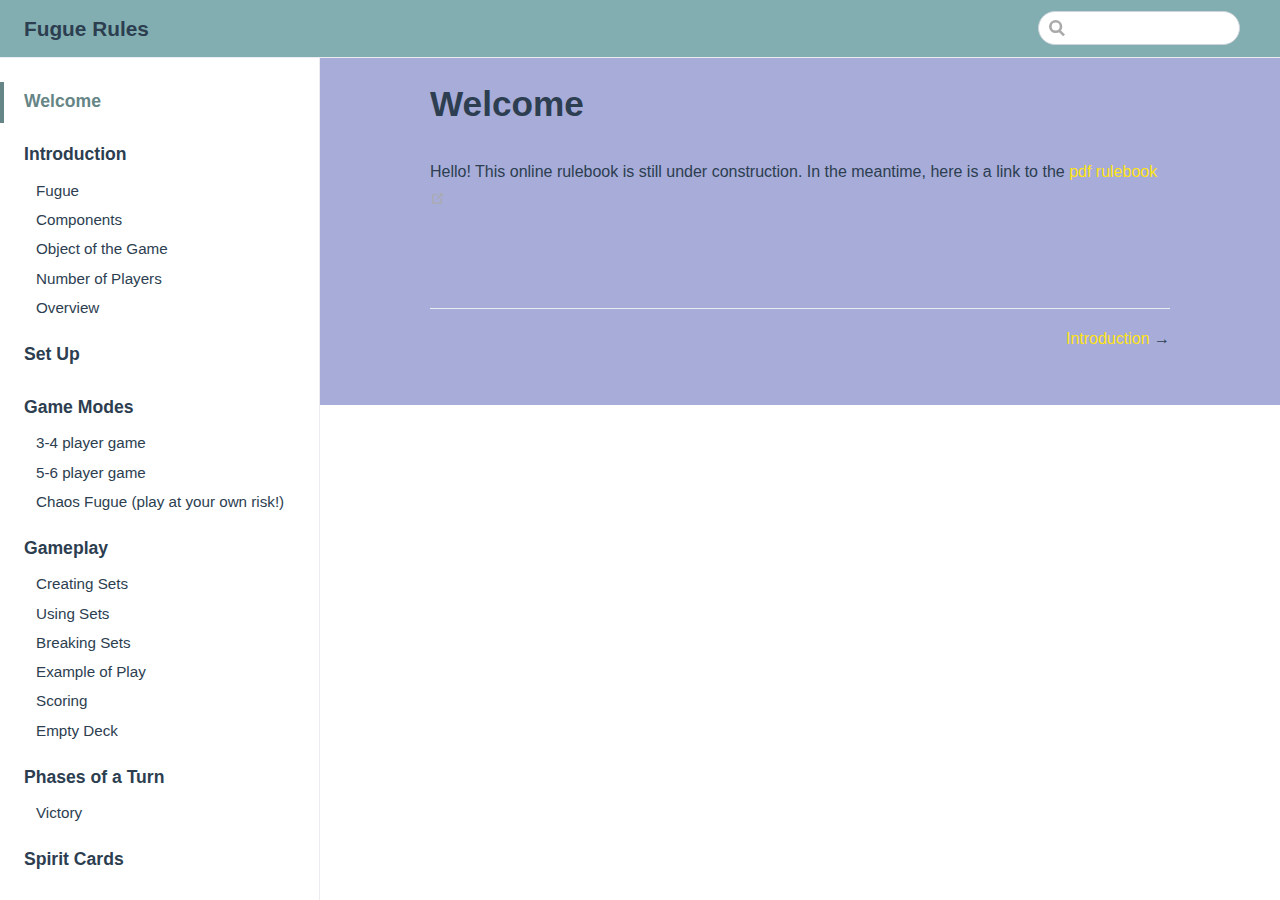
==== commit faf225fb: "Add all images Add service worker" ====
--- a/fugue/index.html
+++ b/fugue/index.html
@@ -7,15 +7,15 @@
     <meta name="description" content="A Psychogenic Game of Creation">
     
     
-    <link rel="preload" href="/fugue/assets/css/0.styles.c8022564.css" as="style"><link rel="preload" href="/fugue/assets/js/app.d1118f84.js" as="script"><link rel="preload" href="/fugue/assets/js/2.02e9f8c8.js" as="script"><link rel="preload" href="/fugue/assets/js/13.bd4b6b8b.js" as="script"><link rel="prefetch" href="/fugue/assets/js/10.ce5c8e5d.js"><link rel="prefetch" href="/fugue/assets/js/11.5d0fa7b4.js"><link rel="prefetch" href="/fugue/assets/js/12.ee226da0.js"><link rel="prefetch" href="/fugue/assets/js/14.463a3493.js"><link rel="prefetch" href="/fugue/assets/js/15.f2371052.js"><link rel="prefetch" href="/fugue/assets/js/16.31bbf687.js"><link rel="prefetch" href="/fugue/assets/js/17.257a7c8e.js"><link rel="prefetch" href="/fugue/assets/js/18.f57196e5.js"><link rel="prefetch" href="/fugue/assets/js/3.076ea460.js"><link rel="prefetch" href="/fugue/assets/js/4.ca88965a.js"><link rel="prefetch" href="/fugue/assets/js/5.20b47cf7.js"><link rel="prefetch" href="/fugue/assets/js/6.1a6fd545.js"><link rel="prefetch" href="/fugue/assets/js/7.17a253ea.js"><link rel="prefetch" href="/fugue/assets/js/8.0ba32b54.js"><link rel="prefetch" href="/fugue/assets/js/9.89232117.js">
-    <link rel="stylesheet" href="/fugue/assets/css/0.styles.c8022564.css">
+    <link rel="preload" href="/fugue/assets/css/0.styles.992e5e43.css" as="style"><link rel="preload" href="/fugue/assets/js/app.6c07222b.js" as="script"><link rel="preload" href="/fugue/assets/js/2.23932f08.js" as="script"><link rel="preload" href="/fugue/assets/js/15.78838850.js" as="script"><link rel="prefetch" href="/fugue/assets/js/10.7d64972f.js"><link rel="prefetch" href="/fugue/assets/js/11.185699f8.js"><link rel="prefetch" href="/fugue/assets/js/12.98ed0f08.js"><link rel="prefetch" href="/fugue/assets/js/13.823cc1f7.js"><link rel="prefetch" href="/fugue/assets/js/14.2142ad2c.js"><link rel="prefetch" href="/fugue/assets/js/16.124e4ae7.js"><link rel="prefetch" href="/fugue/assets/js/17.b82f7ea4.js"><link rel="prefetch" href="/fugue/assets/js/18.9822ba9d.js"><link rel="prefetch" href="/fugue/assets/js/19.abc5c4fe.js"><link rel="prefetch" href="/fugue/assets/js/20.d6715a38.js"><link rel="prefetch" href="/fugue/assets/js/3.d1787a62.js"><link rel="prefetch" href="/fugue/assets/js/4.2c1a3751.js"><link rel="prefetch" href="/fugue/assets/js/5.b5795940.js"><link rel="prefetch" href="/fugue/assets/js/6.030c003e.js"><link rel="prefetch" href="/fugue/assets/js/7.8cbcc14e.js"><link rel="prefetch" href="/fugue/assets/js/8.f387bee5.js"><link rel="prefetch" href="/fugue/assets/js/9.c1b51d4c.js">
+    <link rel="stylesheet" href="/fugue/assets/css/0.styles.992e5e43.css">
   </head>
   <body>
-    <div id="app" data-server-rendered="true"><div class="theme-container"><header class="navbar"><div class="sidebar-button"><svg xmlns="http://www.w3.org/2000/svg" aria-hidden="true" role="img" viewBox="0 0 448 512" class="icon"><path fill="currentColor" d="M436 124H12c-6.627 0-12-5.373-12-12V80c0-6.627 5.373-12 12-12h424c6.627 0 12 5.373 12 12v32c0 6.627-5.373 12-12 12zm0 160H12c-6.627 0-12-5.373-12-12v-32c0-6.627 5.373-12 12-12h424c6.627 0 12 5.373 12 12v32c0 6.627-5.373 12-12 12zm0 160H12c-6.627 0-12-5.373-12-12v-32c0-6.627 5.373-12 12-12h424c6.627 0 12 5.373 12 12v32c0 6.627-5.373 12-12 12z"></path></svg></div> <a href="/fugue/" class="home-link router-link-exact-active router-link-active"><!----> <span class="site-name">Fugue Rules</span></a> <div class="links"><div class="search-box"><input aria-label="Search" autocomplete="off" spellcheck="false" value=""> <!----></div> <!----></div></header> <div class="sidebar-mask"></div> <aside class="sidebar"><!---->  <ul class="sidebar-links"><li><a href="/fugue/" class="active sidebar-link">Welcome</a></li><li><a href="/fugue/Introduction/" class="sidebar-link">Introduction</a><ul class="sidebar-sub-headers"><li class="sidebar-sub-header"><a href="/fugue/Introduction/#fugue" class="sidebar-link">Fugue</a></li><li class="sidebar-sub-header"><a href="/fugue/Introduction/#components" class="sidebar-link">Components</a></li><li class="sidebar-sub-header"><a href="/fugue/Introduction/#object-of-the-game" class="sidebar-link">Object of the Game</a></li><li class="sidebar-sub-header"><a href="/fugue/Introduction/#number-of-players" class="sidebar-link">Number of Players</a></li><li class="sidebar-sub-header"><a href="/fugue/Introduction/#overview" class="sidebar-link">Overview</a></li></ul></li><li><a href="/fugue/Setup/" class="sidebar-link">Set Up</a></li><li><a href="/fugue/GameModes/" class="sidebar-link">Game Modes</a><ul class="sidebar-sub-headers"><li class="sidebar-sub-header"><a href="/fugue/GameModes/#_3-4-player-game" class="sidebar-link">3-4 player game</a></li><li class="sidebar-sub-header"><a href="/fugue/GameModes/#_5-6-player-game" class="sidebar-link">5-6 player game</a></li><li class="sidebar-sub-header"><a href="/fugue/GameModes/#chaos-fugue-play-at-your-own-risk" class="sidebar-link">Chaos Fugue (play at your own risk!)</a></li></ul></li><li><a href="/fugue/Gameplay/" class="sidebar-link">Gameplay</a><ul class="sidebar-sub-headers"><li class="sidebar-sub-header"><a href="/fugue/Gameplay/#creating-sets" class="sidebar-link">Creating Sets</a></li><li class="sidebar-sub-header"><a href="/fugue/Gameplay/#using-sets" class="sidebar-link">Using Sets</a></li><li class="sidebar-sub-header"><a href="/fugue/Gameplay/#breaking-sets" class="sidebar-link">Breaking Sets</a></li><li class="sidebar-sub-header"><a href="/fugue/Gameplay/#example-of-play" class="sidebar-link">Example of Play</a></li></ul></li><li><a href="/fugue/Phases/" class="sidebar-link">Phases of a Turn</a><ul class="sidebar-sub-headers"><li class="sidebar-sub-header"><a href="/fugue/Phases/#victory" class="sidebar-link">Victory</a></li></ul></li><li><a href="/fugue/SpiritCards/" class="sidebar-link">Spirit Cards</a></li><li><a href="/fugue/Fugues/" class="sidebar-link">Fugues</a><ul class="sidebar-sub-headers"><li class="sidebar-sub-header"><a href="/fugue/Fugues/#fugue-point-value" class="sidebar-link">Fugue Point Value</a></li><li class="sidebar-sub-header"><a href="/fugue/Fugues/#destroying-fugues" class="sidebar-link">Destroying Fugues</a></li></ul></li><li><a href="/fugue/Gameover/" class="sidebar-link">Game Over</a><ul class="sidebar-sub-headers"><li class="sidebar-sub-header"><a href="/fugue/Gameover/#victory" class="sidebar-link">Victory</a></li><li class="sidebar-sub-header"><a href="/fugue/Gameover/#ties" class="sidebar-link">Ties</a></li></ul></li><li><a href="/fugue/SetExplanationAndExamples/" class="sidebar-link">Set Explanations and Examples</a></li><li><a href="/fugue/SoloModes/" class="sidebar-link">Solo Modes</a><ul class="sidebar-sub-headers"><li class="sidebar-sub-header"><a href="/fugue/SoloModes/#solo-challenge" class="sidebar-link">Solo Challenge</a></li><li class="sidebar-sub-header"><a href="/fugue/SoloModes/#left-brain-versus-right-brain-beta" class="sidebar-link">Left Brain Versus Right Brain (beta)</a></li></ul></li></ul> </aside> <main class="page"> <div class="content default"><h1 id="welcome"><a href="#welcome" aria-hidden="true" class="header-anchor">#</a> Welcome</h1> <p>Hello! This online rulebook is still under construction. In the meantime, here is a link to the <a href="https://drive.google.com/open?id=1lWoo5wHsu3PP4LA2-_XtLM1GX56_FoF5" target="_blank" rel="noopener noreferrer">pdf rulebook<svg xmlns="http://www.w3.org/2000/svg" aria-hidden="true" x="0px" y="0px" viewBox="0 0 100 100" width="15" height="15" class="icon outbound"><path fill="currentColor" d="M18.8,85.1h56l0,0c2.2,0,4-1.8,4-4v-32h-8v28h-48v-48h28v-8h-32l0,0c-2.2,0-4,1.8-4,4v56C14.8,83.3,16.6,85.1,18.8,85.1z"></path> <polygon fill="currentColor" points="45.7,48.7 51.3,54.3 77.2,28.5 77.2,37.2 85.2,37.2 85.2,14.9 62.8,14.9 62.8,22.9 71.5,22.9"></polygon></svg></a></p></div> <footer class="page-edit"><!----> <!----></footer> <div class="page-nav"><p class="inner"><!----> <span class="next"><a href="/fugue/Introduction/">
+    <div id="app" data-server-rendered="true"><div class="theme-container"><header class="navbar"><div class="sidebar-button"><svg xmlns="http://www.w3.org/2000/svg" aria-hidden="true" role="img" viewBox="0 0 448 512" class="icon"><path fill="currentColor" d="M436 124H12c-6.627 0-12-5.373-12-12V80c0-6.627 5.373-12 12-12h424c6.627 0 12 5.373 12 12v32c0 6.627-5.373 12-12 12zm0 160H12c-6.627 0-12-5.373-12-12v-32c0-6.627 5.373-12 12-12h424c6.627 0 12 5.373 12 12v32c0 6.627-5.373 12-12 12zm0 160H12c-6.627 0-12-5.373-12-12v-32c0-6.627 5.373-12 12-12h424c6.627 0 12 5.373 12 12v32c0 6.627-5.373 12-12 12z"></path></svg></div> <a href="/fugue/" class="home-link router-link-exact-active router-link-active"><!----> <span class="site-name">Fugue Rules</span></a> <div class="links"><div class="search-box"><input aria-label="Search" autocomplete="off" spellcheck="false" value=""> <!----></div> <!----></div></header> <div class="sidebar-mask"></div> <aside class="sidebar"><!---->  <ul class="sidebar-links"><li><a href="/fugue/" class="active sidebar-link">Welcome</a></li><li><a href="/fugue/Introduction/" class="sidebar-link">Introduction</a><ul class="sidebar-sub-headers"><li class="sidebar-sub-header"><a href="/fugue/Introduction/#fugue" class="sidebar-link">Fugue</a></li><li class="sidebar-sub-header"><a href="/fugue/Introduction/#components" class="sidebar-link">Components</a></li><li class="sidebar-sub-header"><a href="/fugue/Introduction/#object-of-the-game" class="sidebar-link">Object of the Game</a></li><li class="sidebar-sub-header"><a href="/fugue/Introduction/#number-of-players" class="sidebar-link">Number of Players</a></li><li class="sidebar-sub-header"><a href="/fugue/Introduction/#overview" class="sidebar-link">Overview</a></li></ul></li><li><a href="/fugue/Setup/" class="sidebar-link">Set Up</a></li><li><a href="/fugue/GameModes/" class="sidebar-link">Game Modes</a><ul class="sidebar-sub-headers"><li class="sidebar-sub-header"><a href="/fugue/GameModes/#_3-4-player-game" class="sidebar-link">3-4 player game</a></li><li class="sidebar-sub-header"><a href="/fugue/GameModes/#_5-6-player-game" class="sidebar-link">5-6 player game</a></li><li class="sidebar-sub-header"><a href="/fugue/GameModes/#chaos-fugue-play-at-your-own-risk" class="sidebar-link">Chaos Fugue (play at your own risk!)</a></li></ul></li><li><a href="/fugue/Gameplay/" class="sidebar-link">Gameplay</a><ul class="sidebar-sub-headers"><li class="sidebar-sub-header"><a href="/fugue/Gameplay/#creating-sets" class="sidebar-link">Creating Sets</a></li><li class="sidebar-sub-header"><a href="/fugue/Gameplay/#using-sets" class="sidebar-link">Using Sets</a></li><li class="sidebar-sub-header"><a href="/fugue/Gameplay/#breaking-sets" class="sidebar-link">Breaking Sets</a></li><li class="sidebar-sub-header"><a href="/fugue/Gameplay/#example-of-play" class="sidebar-link">Example of Play</a></li><li class="sidebar-sub-header"><a href="/fugue/Gameplay/#scoring" class="sidebar-link">Scoring</a></li><li class="sidebar-sub-header"><a href="/fugue/Gameplay/#empty-deck" class="sidebar-link">Empty Deck</a></li></ul></li><li><a href="/fugue/Phases/" class="sidebar-link">Phases of a Turn</a><ul class="sidebar-sub-headers"><li class="sidebar-sub-header"><a href="/fugue/Phases/#victory" class="sidebar-link">Victory</a></li></ul></li><li><a href="/fugue/SpiritCards/" class="sidebar-link">Spirit Cards</a></li><li><a href="/fugue/Fugues/" class="sidebar-link">Fugues</a><ul class="sidebar-sub-headers"><li class="sidebar-sub-header"><a href="/fugue/Fugues/#fugue-point-value" class="sidebar-link">Fugue Point Value</a></li><li class="sidebar-sub-header"><a href="/fugue/Fugues/#destroying-fugues" class="sidebar-link">Destroying Fugues</a></li></ul></li><li><a href="/fugue/Gameover/" class="sidebar-link">Game Over</a><ul class="sidebar-sub-headers"><li class="sidebar-sub-header"><a href="/fugue/Gameover/#victory" class="sidebar-link">Victory</a></li><li class="sidebar-sub-header"><a href="/fugue/Gameover/#ties" class="sidebar-link">Ties</a></li></ul></li><li><a href="/fugue/SetExplanationAndExamples/" class="sidebar-link">Set Explanations and Examples</a></li><li><a href="/fugue/SoloModes/" class="sidebar-link">Solo Modes</a><ul class="sidebar-sub-headers"><li class="sidebar-sub-header"><a href="/fugue/SoloModes/#solo-challenge" class="sidebar-link">Solo Challenge</a></li><li class="sidebar-sub-header"><a href="/fugue/SoloModes/#left-brain-versus-right-brain-beta" class="sidebar-link">Left Brain Versus Right Brain (beta)</a></li></ul></li></ul> </aside> <main class="page"> <div class="content default"><h1 id="welcome"><a href="#welcome" aria-hidden="true" class="header-anchor">#</a> Welcome</h1> <p>Hello! This online rulebook is still under construction. In the meantime, here is a link to the <a href="https://drive.google.com/open?id=1lWoo5wHsu3PP4LA2-_XtLM1GX56_FoF5" target="_blank" rel="noopener noreferrer">pdf rulebook<svg xmlns="http://www.w3.org/2000/svg" aria-hidden="true" x="0px" y="0px" viewBox="0 0 100 100" width="15" height="15" class="icon outbound"><path fill="currentColor" d="M18.8,85.1h56l0,0c2.2,0,4-1.8,4-4v-32h-8v28h-48v-48h28v-8h-32l0,0c-2.2,0-4,1.8-4,4v56C14.8,83.3,16.6,85.1,18.8,85.1z"></path> <polygon fill="currentColor" points="45.7,48.7 51.3,54.3 77.2,28.5 77.2,37.2 85.2,37.2 85.2,14.9 62.8,14.9 62.8,22.9 71.5,22.9"></polygon></svg></a></p></div> <footer class="page-edit"><!----> <!----></footer> <div class="page-nav"><p class="inner"><!----> <span class="next"><a href="/fugue/Introduction/">
           Introduction
         </a>
         →
       </span></p></div> </main></div><div class="global-ui"></div></div>
-    <script src="/fugue/assets/js/app.d1118f84.js" defer></script><script src="/fugue/assets/js/2.02e9f8c8.js" defer></script><script src="/fugue/assets/js/13.bd4b6b8b.js" defer></script>
+    <script src="/fugue/assets/js/app.6c07222b.js" defer></script><script src="/fugue/assets/js/2.23932f08.js" defer></script><script src="/fugue/assets/js/15.78838850.js" defer></script>
   </body>
 </html>
--- a/fugue/assets/css/0.styles.992e5e43.css
+++ b/fugue/assets/css/0.styles.992e5e43.css
@@ -0,0 +1 @@
+#nprogress{pointer-events:none}#nprogress .bar{background:#3eaf7c;position:fixed;z-index:1031;top:0;left:0;width:100%;height:2px}#nprogress .peg{display:block;position:absolute;right:0;width:100px;height:100%;-webkit-box-shadow:0 0 10px #3eaf7c,0 0 5px #3eaf7c;box-shadow:0 0 10px #3eaf7c,0 0 5px #3eaf7c;opacity:1;-webkit-transform:rotate(3deg) translateY(-4px);transform:rotate(3deg) translateY(-4px)}#nprogress .spinner{display:block;position:fixed;z-index:1031;top:15px;right:15px}#nprogress .spinner-icon{width:18px;height:18px;-webkit-box-sizing:border-box;box-sizing:border-box;border:2px solid transparent;border-top-color:#3eaf7c;border-left-color:#3eaf7c;border-radius:50%;-webkit-animation:nprogress-spinner .4s linear infinite;animation:nprogress-spinner .4s linear infinite}.nprogress-custom-parent{overflow:hidden;position:relative}.nprogress-custom-parent #nprogress .bar,.nprogress-custom-parent #nprogress .spinner{position:absolute}@-webkit-keyframes nprogress-spinner{0%{-webkit-transform:rotate(0deg);transform:rotate(0deg)}to{-webkit-transform:rotate(1turn);transform:rotate(1turn)}}@keyframes nprogress-spinner{0%{-webkit-transform:rotate(0deg);transform:rotate(0deg)}to{-webkit-transform:rotate(1turn);transform:rotate(1turn)}}.icon.outbound{color:#aaa;display:inline-block;vertical-align:middle;position:relative;top:-1px}.home{padding:3.6rem 2rem 0;max-width:960px;margin:0 auto;display:block}.home .hero{text-align:center}.home .hero img{max-width:100%;max-height:280px;display:block;margin:3rem auto 1.5rem}.home .hero h1{font-size:3rem}.home .hero .action,.home .hero .description,.home .hero h1{margin:1.8rem auto}.home .hero .description{max-width:35rem;font-size:1.6rem;line-height:1.3;color:#6a8bad}.home .hero .action-button{display:inline-block;font-size:1.2rem;color:#fff;background-color:#3eaf7c;padding:.8rem 1.6rem;border-radius:4px;-webkit-transition:background-color .1s ease;transition:background-color .1s ease;-webkit-box-sizing:border-box;box-sizing:border-box;border-bottom:1px solid #389d70}.home .hero .action-button:hover{background-color:#4abf8a}.home .features{border-top:1px solid #eaecef;padding:1.2rem 0;margin-top:2.5rem;display:-webkit-box;display:-ms-flexbox;display:flex;-ms-flex-wrap:wrap;flex-wrap:wrap;-webkit-box-align:start;-ms-flex-align:start;align-items:flex-start;-ms-flex-line-pack:stretch;align-content:stretch;-webkit-box-pack:justify;-ms-flex-pack:justify;justify-content:space-between}.home .feature{-webkit-box-flex:1;-ms-flex-positive:1;flex-grow:1;-ms-flex-preferred-size:30%;flex-basis:30%;max-width:30%}.home .feature h2{font-size:1.4rem;font-weight:500;border-bottom:none;padding-bottom:0;color:#3a5169}.home .feature p{color:#4e6e8e}.home .footer{padding:2.5rem;border-top:1px solid #eaecef;text-align:center;color:#4e6e8e}@media (max-width:719px){.home .features{-webkit-box-orient:vertical;-webkit-box-direction:normal;-ms-flex-direction:column;flex-direction:column}.home .feature{max-width:100%;padding:0 2.5rem}}@media (max-width:419px){.home{padding-left:1.5rem;padding-right:1.5rem}.home .hero img{max-height:210px;margin:2rem auto 1.2rem}.home .hero h1{font-size:2rem}.home .hero .action,.home .hero .description,.home .hero h1{margin:1.2rem auto}.home .hero .description{font-size:1.2rem}.home .hero .action-button{font-size:1rem;padding:.6rem 1.2rem}.home .feature h2{font-size:1.25rem}}.search-box{display:inline-block;position:relative;margin-right:1rem}.search-box input{cursor:text;width:10rem;height:2rem;color:#4e6e8e;display:inline-block;border:1px solid #cfd4db;border-radius:2rem;font-size:.9rem;line-height:2rem;padding:0 .5rem 0 2rem;outline:none;-webkit-transition:all .2s ease;transition:all .2s ease;background:#fff url(/fugue/assets/img/search.83621669.svg) .6rem .5rem no-repeat;background-size:1rem}.search-box input:focus{cursor:auto;border-color:#3eaf7c}.search-box .suggestions{background:#fff;width:20rem;position:absolute;top:1.5rem;border:1px solid #cfd4db;border-radius:6px;padding:.4rem;list-style-type:none}.search-box .suggestions.align-right{right:0}.search-box .suggestion{line-height:1.4;padding:.4rem .6rem;border-radius:4px;cursor:pointer}.search-box .suggestion a{white-space:normal;color:#5d82a6}.search-box .suggestion a .page-title{font-weight:600}.search-box .suggestion a .header{font-size:.9em;margin-left:.25em}.search-box .suggestion.focused{background-color:#f3f4f5}.search-box .suggestion.focused a{color:#3eaf7c}@media (max-width:959px){.search-box input{cursor:pointer;width:0;border-color:transparent;position:relative}.search-box input:focus{cursor:text;left:0;width:10rem}}@media (-ms-high-contrast:none){.search-box input{height:2rem}}@media (max-width:959px) and (min-width:719px){.search-box .suggestions{left:0}}@media (max-width:719px){.search-box{margin-right:0}.search-box input{left:1rem}.search-box .suggestions{right:0}}@media (max-width:419px){.search-box .suggestions{width:calc(100vw - 4rem)}.search-box input:focus{width:8rem}}.sidebar-button{cursor:pointer;display:none;width:1.25rem;height:1.25rem;position:absolute;padding:.6rem;top:.6rem;left:1rem}.sidebar-button .icon{display:block;width:1.25rem;height:1.25rem}@media (max-width:719px){.sidebar-button{display:block}}.dropdown-enter,.dropdown-leave-to{height:0!important}.dropdown-wrapper{cursor:pointer}.dropdown-wrapper .dropdown-title{display:block}.dropdown-wrapper .dropdown-title:hover{border-color:transparent}.dropdown-wrapper .dropdown-title .arrow{vertical-align:middle;margin-top:-1px;margin-left:.4rem}.dropdown-wrapper .nav-dropdown .dropdown-item{color:inherit;line-height:1.7rem}.dropdown-wrapper .nav-dropdown .dropdown-item h4{margin:.45rem 0 0;border-top:1px solid #eee;padding:.45rem 1.5rem 0 1.25rem}.dropdown-wrapper .nav-dropdown .dropdown-item .dropdown-subitem-wrapper{padding:0;list-style:none}.dropdown-wrapper .nav-dropdown .dropdown-item .dropdown-subitem-wrapper .dropdown-subitem{font-size:.9em}.dropdown-wrapper .nav-dropdown .dropdown-item a{display:block;line-height:1.7rem;position:relative;border-bottom:none;font-weight:400;margin-bottom:0;padding:0 1.5rem 0 1.25rem}.dropdown-wrapper .nav-dropdown .dropdown-item a.router-link-active,.dropdown-wrapper .nav-dropdown .dropdown-item a:hover{color:#3eaf7c}.dropdown-wrapper .nav-dropdown .dropdown-item a.router-link-active:after{content:"";width:0;height:0;border-left:5px solid #3eaf7c;border-top:3px solid transparent;border-bottom:3px solid transparent;position:absolute;top:calc(50% - 2px);left:9px}.dropdown-wrapper .nav-dropdown .dropdown-item:first-child h4{margin-top:0;padding-top:0;border-top:0}@media (max-width:719px){.dropdown-wrapper.open .dropdown-title{margin-bottom:.5rem}.dropdown-wrapper .nav-dropdown{-webkit-transition:height .1s ease-out;transition:height .1s ease-out;overflow:hidden}.dropdown-wrapper .nav-dropdown .dropdown-item h4{border-top:0;margin-top:0;padding-top:0}.dropdown-wrapper .nav-dropdown .dropdown-item>a,.dropdown-wrapper .nav-dropdown .dropdown-item h4{font-size:15px;line-height:2rem}.dropdown-wrapper .nav-dropdown .dropdown-item .dropdown-subitem{font-size:14px;padding-left:1rem}}@media (min-width:719px){.dropdown-wrapper{height:1.8rem}.dropdown-wrapper:hover .nav-dropdown{display:block!important}.dropdown-wrapper .dropdown-title .arrow{border-left:4px solid transparent;border-right:4px solid transparent;border-top:6px solid #ccc;border-bottom:0}.dropdown-wrapper .nav-dropdown{display:none;height:auto!important;-webkit-box-sizing:border-box;box-sizing:border-box;max-height:calc(100vh - 2.7rem);overflow-y:auto;position:absolute;top:100%;right:0;background-color:#fff;padding:.6rem 0;border:1px solid #ddd;border-bottom-color:#ccc;text-align:left;border-radius:.25rem;white-space:nowrap;margin:0}}.nav-links{display:inline-block}.nav-links a{line-height:1.4rem;color:inherit}.nav-links a.router-link-active,.nav-links a:hover{color:#3eaf7c}.nav-links .nav-item{position:relative;display:inline-block;margin-left:1.5rem;line-height:2rem}.nav-links .nav-item:first-child{margin-left:0}.nav-links .repo-link{margin-left:1.5rem}@media (max-width:719px){.nav-links .nav-item,.nav-links .repo-link{margin-left:0}}@media (min-width:719px){.nav-links a.router-link-active,.nav-links a:hover{color:#2c3e50}.nav-item>a:not(.external).router-link-active,.nav-item>a:not(.external):hover{margin-bottom:-2px;border-bottom:2px solid #46bd87}}.navbar{padding:.7rem 1.5rem;line-height:2.2rem}.navbar a,.navbar img,.navbar span{display:inline-block}.navbar .logo{height:2.2rem;min-width:2.2rem;margin-right:.8rem;vertical-align:top}.navbar .site-name{font-size:1.3rem;font-weight:600;color:#2c3e50;position:relative}.navbar .links{padding-left:1.5rem;-webkit-box-sizing:border-box;box-sizing:border-box;background-color:#fff;white-space:nowrap;font-size:.9rem;position:absolute;right:1.5rem;top:.7rem;display:-webkit-box;display:-ms-flexbox;display:flex}.navbar .links .search-box{-webkit-box-flex:0;-ms-flex:0 0 auto;flex:0 0 auto;vertical-align:top}@media (max-width:719px){.navbar{padding-left:4rem}.navbar .can-hide{display:none}.navbar .links{padding-left:1.5rem}}.page-edit,.page-nav{max-width:740px;margin:0 auto;padding:2rem 2.5rem}@media (max-width:959px){.page-edit,.page-nav{padding:2rem}}@media (max-width:419px){.page-edit,.page-nav{padding:1.5rem}}.page{padding-bottom:2rem;display:block}.page-edit{padding-top:1rem;padding-bottom:1rem;overflow:auto}.page-edit .edit-link{display:inline-block}.page-edit .edit-link a{color:#4e6e8e;margin-right:.25rem}.page-edit .last-updated{float:right;font-size:.9em}.page-edit .last-updated .prefix{font-weight:500;color:#4e6e8e}.page-edit .last-updated .time{font-weight:400;color:#aaa}.page-nav{padding-top:1rem;padding-bottom:0}.page-nav .inner{min-height:2rem;margin-top:0;border-top:1px solid #eaecef;padding-top:1rem;overflow:auto}.page-nav .next{float:right}@media (max-width:719px){.page-edit .edit-link{margin-bottom:.5rem}.page-edit .last-updated{font-size:.8em;float:none;text-align:left}}.sidebar-group .sidebar-group{padding-left:.5em}.sidebar-group:not(.collapsable) .sidebar-heading:not(.clickable){cursor:auto;color:inherit}.sidebar-group.is-sub-group{padding-left:0}.sidebar-group.is-sub-group>.sidebar-heading{font-size:.95em;line-height:1.4;font-weight:400;padding-left:2rem}.sidebar-group.is-sub-group>.sidebar-heading:not(.clickable){opacity:.5}.sidebar-group.is-sub-group>.sidebar-group-items{padding-left:1rem}.sidebar-group.is-sub-group>.sidebar-group-items>li>.sidebar-link{font-size:.95em;border-left:none}.sidebar-group.depth-2>.sidebar-heading{border-left:none}.sidebar-heading{color:#2c3e50;-webkit-transition:color .15s ease;transition:color .15s ease;cursor:pointer;font-size:1.1em;font-weight:700;padding:.35rem 1.5rem .35rem 1.25rem;width:100%;-webkit-box-sizing:border-box;box-sizing:border-box;margin:0;border-left:.25rem solid transparent}.sidebar-heading.open,.sidebar-heading:hover{color:inherit}.sidebar-heading .arrow{position:relative;top:-.12em;left:.5em}.sidebar-heading.clickable.active{font-weight:600;color:#3eaf7c;border-left-color:#3eaf7c}.sidebar-heading.clickable:hover{color:#3eaf7c}.sidebar-group-items{-webkit-transition:height .1s ease-out;transition:height .1s ease-out;font-size:.95em;overflow:hidden}.sidebar .sidebar-sub-headers{padding-left:1rem;font-size:.95em}a.sidebar-link{font-size:1em;font-weight:400;display:inline-block;color:#2c3e50;border-left:.25rem solid transparent;padding:.35rem 1rem .35rem 1.25rem;line-height:1.4;width:100%;-webkit-box-sizing:border-box;box-sizing:border-box}a.sidebar-link:hover{color:#3eaf7c}a.sidebar-link.active{font-weight:600;color:#3eaf7c;border-left-color:#3eaf7c}.sidebar-group a.sidebar-link{padding-left:2rem}.sidebar-sub-headers a.sidebar-link{padding-top:.25rem;padding-bottom:.25rem;border-left:none}.sidebar-sub-headers a.sidebar-link.active{font-weight:500}.sidebar ul{padding:0;margin:0;list-style-type:none}.sidebar a{display:inline-block}.sidebar .nav-links{display:none;border-bottom:1px solid #eaecef;padding:.5rem 0 .75rem 0}.sidebar .nav-links a{font-weight:600}.sidebar .nav-links .nav-item,.sidebar .nav-links .repo-link{display:block;line-height:1.25rem;font-size:1.1em;padding:.5rem 0 .5rem 1.5rem}.sidebar>.sidebar-links{padding:1.5rem 0}.sidebar>.sidebar-links>li>a.sidebar-link{font-size:1.1em;line-height:1.7;font-weight:700}.sidebar>.sidebar-links>li:not(:first-child){margin-top:.75rem}@media (max-width:719px){.sidebar .nav-links{display:block}.sidebar .nav-links .dropdown-wrapper .nav-dropdown .dropdown-item a.router-link-active:after{top:calc(1rem - 2px)}.sidebar>.sidebar-links{padding:1rem 0}}code[class*=language-],pre[class*=language-]{color:#ccc;background:none;font-family:Consolas,Monaco,Andale Mono,Ubuntu Mono,monospace;font-size:1em;text-align:left;white-space:pre;word-spacing:normal;word-break:normal;word-wrap:normal;line-height:1.5;-moz-tab-size:4;-o-tab-size:4;tab-size:4;-webkit-hyphens:none;-ms-hyphens:none;hyphens:none}pre[class*=language-]{padding:1em;margin:.5em 0;overflow:auto}:not(pre)>code[class*=language-],pre[class*=language-]{background:#2d2d2d}:not(pre)>code[class*=language-]{padding:.1em;border-radius:.3em;white-space:normal}.token.block-comment,.token.cdata,.token.comment,.token.doctype,.token.prolog{color:#999}.token.punctuation{color:#ccc}.token.attr-name,.token.deleted,.token.namespace,.token.tag{color:#e2777a}.token.function-name{color:#6196cc}.token.boolean,.token.function,.token.number{color:#f08d49}.token.class-name,.token.constant,.token.property,.token.symbol{color:#f8c555}.token.atrule,.token.builtin,.token.important,.token.keyword,.token.selector{color:#cc99cd}.token.attr-value,.token.char,.token.regex,.token.string,.token.variable{color:#7ec699}.token.entity,.token.operator,.token.url{color:#67cdcc}.token.bold,.token.important{font-weight:700}.token.italic{font-style:italic}.token.entity{cursor:help}.token.inserted{color:green}.content code{color:#476582;padding:.25rem .5rem;margin:0;font-size:.85em;background-color:rgba(27,31,35,.05);border-radius:3px}.content code .token.deleted{color:#ec5975}.content code .token.inserted{color:#3eaf7c}.content pre,.content pre[class*=language-]{line-height:1.4;padding:1.25rem 1.5rem;margin:.85rem 0;background-color:#282c34;border-radius:6px;overflow:auto}.content pre[class*=language-] code,.content pre code{color:#fff;padding:0;background-color:transparent;border-radius:0}div[class*=language-]{position:relative;background-color:#282c34;border-radius:6px}div[class*=language-] .highlight-lines{-webkit-user-select:none;-moz-user-select:none;-ms-user-select:none;user-select:none;padding-top:1.3rem;position:absolute;top:0;left:0;width:100%;line-height:1.4}div[class*=language-] .highlight-lines .highlighted{background-color:rgba(0,0,0,.66)}div[class*=language-] pre,div[class*=language-] pre[class*=language-]{background:transparent;position:relative;z-index:1}div[class*=language-]:before{position:absolute;z-index:3;top:.8em;right:1em;font-size:.75rem;color:hsla(0,0%,100%,.4)}div[class*=language-]:not(.line-numbers-mode) .line-numbers-wrapper{display:none}div[class*=language-].line-numbers-mode .highlight-lines .highlighted{position:relative}div[class*=language-].line-numbers-mode .highlight-lines .highlighted:before{content:" ";position:absolute;z-index:3;left:0;top:0;display:block;width:3.5rem;height:100%;background-color:rgba(0,0,0,.66)}div[class*=language-].line-numbers-mode pre{padding-left:4.5rem;vertical-align:middle}div[class*=language-].line-numbers-mode .line-numbers-wrapper{position:absolute;top:0;width:3.5rem;text-align:center;color:hsla(0,0%,100%,.3);padding:1.25rem 0;line-height:1.4}div[class*=language-].line-numbers-mode .line-numbers-wrapper .line-number,div[class*=language-].line-numbers-mode .line-numbers-wrapper br{-webkit-user-select:none;-moz-user-select:none;-ms-user-select:none;user-select:none}div[class*=language-].line-numbers-mode .line-numbers-wrapper .line-number{position:relative;z-index:4;font-size:.85em}div[class*=language-].line-numbers-mode:after{content:"";position:absolute;z-index:2;top:0;left:0;width:3.5rem;height:100%;border-radius:6px 0 0 6px;border-right:1px solid rgba(0,0,0,.66);background-color:#282c34}div[class~=language-js]:before{content:"js"}div[class~=language-ts]:before{content:"ts"}div[class~=language-html]:before{content:"html"}div[class~=language-md]:before{content:"md"}div[class~=language-vue]:before{content:"vue"}div[class~=language-css]:before{content:"css"}div[class~=language-sass]:before{content:"sass"}div[class~=language-scss]:before{content:"scss"}div[class~=language-less]:before{content:"less"}div[class~=language-stylus]:before{content:"stylus"}div[class~=language-go]:before{content:"go"}div[class~=language-java]:before{content:"java"}div[class~=language-c]:before{content:"c"}div[class~=language-sh]:before{content:"sh"}div[class~=language-yaml]:before{content:"yaml"}div[class~=language-py]:before{content:"py"}div[class~=language-docker]:before{content:"docker"}div[class~=language-dockerfile]:before{content:"dockerfile"}div[class~=language-makefile]:before{content:"makefile"}div[class~=language-javascript]:before{content:"js"}div[class~=language-typescript]:before{content:"ts"}div[class~=language-markup]:before{content:"html"}div[class~=language-markdown]:before{content:"md"}div[class~=language-json]:before{content:"json"}div[class~=language-ruby]:before{content:"rb"}div[class~=language-python]:before{content:"py"}div[class~=language-bash]:before{content:"sh"}div[class~=language-php]:before{content:"php"}.custom-block .custom-block-title{font-weight:600;margin-bottom:-.4rem}.custom-block.danger,.custom-block.tip,.custom-block.warning{padding:.1rem 1.5rem;border-left-width:.5rem;border-left-style:solid;margin:1rem 0}.custom-block.tip{background-color:#f3f5f7;border-color:#42b983}.custom-block.warning{background-color:rgba(255,229,100,.3);border-color:#e7c000;color:#6b5900}.custom-block.warning .custom-block-title{color:#b29400}.custom-block.warning a{color:#2c3e50}.custom-block.danger{background-color:#ffe6e6;border-color:#c00;color:#4d0000}.custom-block.danger .custom-block-title{color:#900}.custom-block.danger a{color:#2c3e50}.arrow{display:inline-block;width:0;height:0}.arrow.up{border-bottom:6px solid #ccc}.arrow.down,.arrow.up{border-left:4px solid transparent;border-right:4px solid transparent}.arrow.down{border-top:6px solid #ccc}.arrow.right{border-left:6px solid #ccc}.arrow.left,.arrow.right{border-top:4px solid transparent;border-bottom:4px solid transparent}.arrow.left{border-right:6px solid #ccc}.content:not(.custom){max-width:740px;margin:0 auto;padding:2rem 2.5rem}@media (max-width:959px){.content:not(.custom){padding:2rem}}@media (max-width:419px){.content:not(.custom){padding:1.5rem}}.table-of-contents .badge{vertical-align:middle}body,html{padding:0;margin:0;background-color:#fff}body{font-family:-apple-system,BlinkMacSystemFont,Segoe UI,Roboto,Oxygen,Ubuntu,Cantarell,Fira Sans,Droid Sans,Helvetica Neue,sans-serif;-webkit-font-smoothing:antialiased;-moz-osx-font-smoothing:grayscale;font-size:16px;color:#2c3e50}.page{padding-left:20rem}.navbar{z-index:20;right:0;height:3.6rem;background-color:#fff;-webkit-box-sizing:border-box;box-sizing:border-box;border-bottom:1px solid #eaecef}.navbar,.sidebar-mask{position:fixed;top:0;left:0}.sidebar-mask{z-index:9;width:100vw;height:100vh;display:none}.sidebar{font-size:16px;background-color:#fff;width:20rem;position:fixed;z-index:10;margin:0;top:3.6rem;left:0;bottom:0;-webkit-box-sizing:border-box;box-sizing:border-box;border-right:1px solid #eaecef;overflow-y:auto}.content:not(.custom)>:first-child{margin-top:3.6rem}.content:not(.custom) a:hover{text-decoration:underline}.content:not(.custom) p.demo{padding:1rem 1.5rem;border:1px solid #ddd;border-radius:4px}.content:not(.custom) img{max-width:100%}.content.custom{padding:0;margin:0}.content.custom img{max-width:100%}a{font-weight:500;text-decoration:none}a,p a code{color:#3eaf7c}p a code{font-weight:400}kbd{background:#eee;border:.15rem solid #ddd;border-bottom:.25rem solid #ddd;border-radius:.15rem;padding:0 .15em}blockquote{font-size:.9rem;color:#999;border-left:.5rem solid #dfe2e5;margin:.5rem 0;padding:.25rem 0 .25rem 1rem}blockquote>p{margin:0}ol,ul{padding-left:1.2em}strong{font-weight:600}h1,h2,h3,h4,h5,h6{font-weight:600;line-height:1.25}.content:not(.custom)>h1,.content:not(.custom)>h2,.content:not(.custom)>h3,.content:not(.custom)>h4,.content:not(.custom)>h5,.content:not(.custom)>h6{margin-top:-3.1rem;padding-top:4.6rem;margin-bottom:0}.content:not(.custom)>h1:first-child,.content:not(.custom)>h2:first-child,.content:not(.custom)>h3:first-child,.content:not(.custom)>h4:first-child,.content:not(.custom)>h5:first-child,.content:not(.custom)>h6:first-child{margin-top:-1.5rem;margin-bottom:1rem}.content:not(.custom)>h1:first-child+.custom-block,.content:not(.custom)>h1:first-child+p,.content:not(.custom)>h1:first-child+pre,.content:not(.custom)>h2:first-child+.custom-block,.content:not(.custom)>h2:first-child+p,.content:not(.custom)>h2:first-child+pre,.content:not(.custom)>h3:first-child+.custom-block,.content:not(.custom)>h3:first-child+p,.content:not(.custom)>h3:first-child+pre,.content:not(.custom)>h4:first-child+.custom-block,.content:not(.custom)>h4:first-child+p,.content:not(.custom)>h4:first-child+pre,.content:not(.custom)>h5:first-child+.custom-block,.content:not(.custom)>h5:first-child+p,.content:not(.custom)>h5:first-child+pre,.content:not(.custom)>h6:first-child+.custom-block,.content:not(.custom)>h6:first-child+p,.content:not(.custom)>h6:first-child+pre{margin-top:2rem}h1:hover .header-anchor,h2:hover .header-anchor,h3:hover .header-anchor,h4:hover .header-anchor,h5:hover .header-anchor,h6:hover .header-anchor{opacity:1}h1{font-size:2.2rem}h2{font-size:1.65rem;padding-bottom:.3rem;border-bottom:1px solid #eaecef}h3{font-size:1.35rem}a.header-anchor{font-size:.85em;float:left;margin-left:-.87em;padding-right:.23em;margin-top:.125em;opacity:0}a.header-anchor:hover{text-decoration:none}.line-number,code,kbd{font-family:source-code-pro,Menlo,Monaco,Consolas,Courier New,monospace}ol,p,ul{line-height:1.7}hr{border:0;border-top:1px solid #eaecef}table{border-collapse:collapse;margin:1rem 0;display:block;overflow-x:auto}tr{border-top:1px solid #dfe2e5}tr:nth-child(2n){background-color:#f6f8fa}td,th{border:1px solid #dfe2e5;padding:.6em 1em}.theme-container.sidebar-open .sidebar-mask{display:block}.theme-container.no-navbar .content:not(.custom)>h1,.theme-container.no-navbar h2,.theme-container.no-navbar h3,.theme-container.no-navbar h4,.theme-container.no-navbar h5,.theme-container.no-navbar h6{margin-top:1.5rem;padding-top:0}.theme-container.no-navbar .sidebar{top:0}@media (min-width:720px){.theme-container.no-sidebar .sidebar{display:none}.theme-container.no-sidebar .page{padding-left:0}}@media (max-width:959px){.sidebar{font-size:15px;width:16.4rem}.page{padding-left:16.4rem}}@media (max-width:719px){.sidebar{top:0;padding-top:3.6rem;-webkit-transform:translateX(-100%);transform:translateX(-100%);-webkit-transition:-webkit-transform .2s ease;transition:-webkit-transform .2s ease;transition:transform .2s ease;transition:transform .2s ease,-webkit-transform .2s ease}.page{padding-left:0}.theme-container.sidebar-open .sidebar{-webkit-transform:translateX(0);transform:translateX(0)}.theme-container.no-navbar .sidebar{padding-top:0}}@media (max-width:419px){h1{font-size:1.9rem}.content div[class*=language-]{margin:.85rem -1.5rem;border-radius:0}}.page{background:#a7acd9}.navbar div.links,header.navbar{background-color:#82aeb1}a.header-anchor{color:#c9c9ee}.sidebar-links a.sidebar-link.active{color:#668586;border-left-color:#668586}.sidebar-links a.sidebar-link.active:hover{color:#82aeb1}.page a{color:#ffe415}.meeple_info{text-align:center}.meeple_info img{margin-bottom:3px}.meeple_info div{display:inline-block}img{margin-bottom:-.5em}.badge[data-v-bb9d8740]{display:inline-block;font-size:14px;height:18px;line-height:18px;border-radius:3px;padding:0 6px;color:#fff;margin-right:5px;background-color:#42b983}.badge.middle[data-v-bb9d8740]{vertical-align:middle}.badge.top[data-v-bb9d8740]{vertical-align:top}.badge.green[data-v-bb9d8740],.badge.tip[data-v-bb9d8740]{background-color:#42b983}.badge.error[data-v-bb9d8740]{background-color:#da5961}.badge.warn[data-v-bb9d8740],.badge.warning[data-v-bb9d8740],.badge.yellow[data-v-bb9d8740]{background-color:#e7c000}--- a/fugue/assets/css/0.styles.992e5e43.css
+++ b/fugue/assets/css/0.styles.992e5e43.css
@@ -0,0 +1 @@
+#nprogress{pointer-events:none}#nprogress .bar{background:#3eaf7c;position:fixed;z-index:1031;top:0;left:0;width:100%;height:2px}#nprogress .peg{display:block;position:absolute;right:0;width:100px;height:100%;-webkit-box-shadow:0 0 10px #3eaf7c,0 0 5px #3eaf7c;box-shadow:0 0 10px #3eaf7c,0 0 5px #3eaf7c;opacity:1;-webkit-transform:rotate(3deg) translateY(-4px);transform:rotate(3deg) translateY(-4px)}#nprogress .spinner{display:block;position:fixed;z-index:1031;top:15px;right:15px}#nprogress .spinner-icon{width:18px;height:18px;-webkit-box-sizing:border-box;box-sizing:border-box;border:2px solid transparent;border-top-color:#3eaf7c;border-left-color:#3eaf7c;border-radius:50%;-webkit-animation:nprogress-spinner .4s linear infinite;animation:nprogress-spinner .4s linear infinite}.nprogress-custom-parent{overflow:hidden;position:relative}.nprogress-custom-parent #nprogress .bar,.nprogress-custom-parent #nprogress .spinner{position:absolute}@-webkit-keyframes nprogress-spinner{0%{-webkit-transform:rotate(0deg);transform:rotate(0deg)}to{-webkit-transform:rotate(1turn);transform:rotate(1turn)}}@keyframes nprogress-spinner{0%{-webkit-transform:rotate(0deg);transform:rotate(0deg)}to{-webkit-transform:rotate(1turn);transform:rotate(1turn)}}.icon.outbound{color:#aaa;display:inline-block;vertical-align:middle;position:relative;top:-1px}.home{padding:3.6rem 2rem 0;max-width:960px;margin:0 auto;display:block}.home .hero{text-align:center}.home .hero img{max-width:100%;max-height:280px;display:block;margin:3rem auto 1.5rem}.home .hero h1{font-size:3rem}.home .hero .action,.home .hero .description,.home .hero h1{margin:1.8rem auto}.home .hero .description{max-width:35rem;font-size:1.6rem;line-height:1.3;color:#6a8bad}.home .hero .action-button{display:inline-block;font-size:1.2rem;color:#fff;background-color:#3eaf7c;padding:.8rem 1.6rem;border-radius:4px;-webkit-transition:background-color .1s ease;transition:background-color .1s ease;-webkit-box-sizing:border-box;box-sizing:border-box;border-bottom:1px solid #389d70}.home .hero .action-button:hover{background-color:#4abf8a}.home .features{border-top:1px solid #eaecef;padding:1.2rem 0;margin-top:2.5rem;display:-webkit-box;display:-ms-flexbox;display:flex;-ms-flex-wrap:wrap;flex-wrap:wrap;-webkit-box-align:start;-ms-flex-align:start;align-items:flex-start;-ms-flex-line-pack:stretch;align-content:stretch;-webkit-box-pack:justify;-ms-flex-pack:justify;justify-content:space-between}.home .feature{-webkit-box-flex:1;-ms-flex-positive:1;flex-grow:1;-ms-flex-preferred-size:30%;flex-basis:30%;max-width:30%}.home .feature h2{font-size:1.4rem;font-weight:500;border-bottom:none;padding-bottom:0;color:#3a5169}.home .feature p{color:#4e6e8e}.home .footer{padding:2.5rem;border-top:1px solid #eaecef;text-align:center;color:#4e6e8e}@media (max-width:719px){.home .features{-webkit-box-orient:vertical;-webkit-box-direction:normal;-ms-flex-direction:column;flex-direction:column}.home .feature{max-width:100%;padding:0 2.5rem}}@media (max-width:419px){.home{padding-left:1.5rem;padding-right:1.5rem}.home .hero img{max-height:210px;margin:2rem auto 1.2rem}.home .hero h1{font-size:2rem}.home .hero .action,.home .hero .description,.home .hero h1{margin:1.2rem auto}.home .hero .description{font-size:1.2rem}.home .hero .action-button{font-size:1rem;padding:.6rem 1.2rem}.home .feature h2{font-size:1.25rem}}.search-box{display:inline-block;position:relative;margin-right:1rem}.search-box input{cursor:text;width:10rem;height:2rem;color:#4e6e8e;display:inline-block;border:1px solid #cfd4db;border-radius:2rem;font-size:.9rem;line-height:2rem;padding:0 .5rem 0 2rem;outline:none;-webkit-transition:all .2s ease;transition:all .2s ease;background:#fff url(/fugue/assets/img/search.83621669.svg) .6rem .5rem no-repeat;background-size:1rem}.search-box input:focus{cursor:auto;border-color:#3eaf7c}.search-box .suggestions{background:#fff;width:20rem;position:absolute;top:1.5rem;border:1px solid #cfd4db;border-radius:6px;padding:.4rem;list-style-type:none}.search-box .suggestions.align-right{right:0}.search-box .suggestion{line-height:1.4;padding:.4rem .6rem;border-radius:4px;cursor:pointer}.search-box .suggestion a{white-space:normal;color:#5d82a6}.search-box .suggestion a .page-title{font-weight:600}.search-box .suggestion a .header{font-size:.9em;margin-left:.25em}.search-box .suggestion.focused{background-color:#f3f4f5}.search-box .suggestion.focused a{color:#3eaf7c}@media (max-width:959px){.search-box input{cursor:pointer;width:0;border-color:transparent;position:relative}.search-box input:focus{cursor:text;left:0;width:10rem}}@media (-ms-high-contrast:none){.search-box input{height:2rem}}@media (max-width:959px) and (min-width:719px){.search-box .suggestions{left:0}}@media (max-width:719px){.search-box{margin-right:0}.search-box input{left:1rem}.search-box .suggestions{right:0}}@media (max-width:419px){.search-box .suggestions{width:calc(100vw - 4rem)}.search-box input:focus{width:8rem}}.sidebar-button{cursor:pointer;display:none;width:1.25rem;height:1.25rem;position:absolute;padding:.6rem;top:.6rem;left:1rem}.sidebar-button .icon{display:block;width:1.25rem;height:1.25rem}@media (max-width:719px){.sidebar-button{display:block}}.dropdown-enter,.dropdown-leave-to{height:0!important}.dropdown-wrapper{cursor:pointer}.dropdown-wrapper .dropdown-title{display:block}.dropdown-wrapper .dropdown-title:hover{border-color:transparent}.dropdown-wrapper .dropdown-title .arrow{vertical-align:middle;margin-top:-1px;margin-left:.4rem}.dropdown-wrapper .nav-dropdown .dropdown-item{color:inherit;line-height:1.7rem}.dropdown-wrapper .nav-dropdown .dropdown-item h4{margin:.45rem 0 0;border-top:1px solid #eee;padding:.45rem 1.5rem 0 1.25rem}.dropdown-wrapper .nav-dropdown .dropdown-item .dropdown-subitem-wrapper{padding:0;list-style:none}.dropdown-wrapper .nav-dropdown .dropdown-item .dropdown-subitem-wrapper .dropdown-subitem{font-size:.9em}.dropdown-wrapper .nav-dropdown .dropdown-item a{display:block;line-height:1.7rem;position:relative;border-bottom:none;font-weight:400;margin-bottom:0;padding:0 1.5rem 0 1.25rem}.dropdown-wrapper .nav-dropdown .dropdown-item a.router-link-active,.dropdown-wrapper .nav-dropdown .dropdown-item a:hover{color:#3eaf7c}.dropdown-wrapper .nav-dropdown .dropdown-item a.router-link-active:after{content:"";width:0;height:0;border-left:5px solid #3eaf7c;border-top:3px solid transparent;border-bottom:3px solid transparent;position:absolute;top:calc(50% - 2px);left:9px}.dropdown-wrapper .nav-dropdown .dropdown-item:first-child h4{margin-top:0;padding-top:0;border-top:0}@media (max-width:719px){.dropdown-wrapper.open .dropdown-title{margin-bottom:.5rem}.dropdown-wrapper .nav-dropdown{-webkit-transition:height .1s ease-out;transition:height .1s ease-out;overflow:hidden}.dropdown-wrapper .nav-dropdown .dropdown-item h4{border-top:0;margin-top:0;padding-top:0}.dropdown-wrapper .nav-dropdown .dropdown-item>a,.dropdown-wrapper .nav-dropdown .dropdown-item h4{font-size:15px;line-height:2rem}.dropdown-wrapper .nav-dropdown .dropdown-item .dropdown-subitem{font-size:14px;padding-left:1rem}}@media (min-width:719px){.dropdown-wrapper{height:1.8rem}.dropdown-wrapper:hover .nav-dropdown{display:block!important}.dropdown-wrapper .dropdown-title .arrow{border-left:4px solid transparent;border-right:4px solid transparent;border-top:6px solid #ccc;border-bottom:0}.dropdown-wrapper .nav-dropdown{display:none;height:auto!important;-webkit-box-sizing:border-box;box-sizing:border-box;max-height:calc(100vh - 2.7rem);overflow-y:auto;position:absolute;top:100%;right:0;background-color:#fff;padding:.6rem 0;border:1px solid #ddd;border-bottom-color:#ccc;text-align:left;border-radius:.25rem;white-space:nowrap;margin:0}}.nav-links{display:inline-block}.nav-links a{line-height:1.4rem;color:inherit}.nav-links a.router-link-active,.nav-links a:hover{color:#3eaf7c}.nav-links .nav-item{position:relative;display:inline-block;margin-left:1.5rem;line-height:2rem}.nav-links .nav-item:first-child{margin-left:0}.nav-links .repo-link{margin-left:1.5rem}@media (max-width:719px){.nav-links .nav-item,.nav-links .repo-link{margin-left:0}}@media (min-width:719px){.nav-links a.router-link-active,.nav-links a:hover{color:#2c3e50}.nav-item>a:not(.external).router-link-active,.nav-item>a:not(.external):hover{margin-bottom:-2px;border-bottom:2px solid #46bd87}}.navbar{padding:.7rem 1.5rem;line-height:2.2rem}.navbar a,.navbar img,.navbar span{display:inline-block}.navbar .logo{height:2.2rem;min-width:2.2rem;margin-right:.8rem;vertical-align:top}.navbar .site-name{font-size:1.3rem;font-weight:600;color:#2c3e50;position:relative}.navbar .links{padding-left:1.5rem;-webkit-box-sizing:border-box;box-sizing:border-box;background-color:#fff;white-space:nowrap;font-size:.9rem;position:absolute;right:1.5rem;top:.7rem;display:-webkit-box;display:-ms-flexbox;display:flex}.navbar .links .search-box{-webkit-box-flex:0;-ms-flex:0 0 auto;flex:0 0 auto;vertical-align:top}@media (max-width:719px){.navbar{padding-left:4rem}.navbar .can-hide{display:none}.navbar .links{padding-left:1.5rem}}.page-edit,.page-nav{max-width:740px;margin:0 auto;padding:2rem 2.5rem}@media (max-width:959px){.page-edit,.page-nav{padding:2rem}}@media (max-width:419px){.page-edit,.page-nav{padding:1.5rem}}.page{padding-bottom:2rem;display:block}.page-edit{padding-top:1rem;padding-bottom:1rem;overflow:auto}.page-edit .edit-link{display:inline-block}.page-edit .edit-link a{color:#4e6e8e;margin-right:.25rem}.page-edit .last-updated{float:right;font-size:.9em}.page-edit .last-updated .prefix{font-weight:500;color:#4e6e8e}.page-edit .last-updated .time{font-weight:400;color:#aaa}.page-nav{padding-top:1rem;padding-bottom:0}.page-nav .inner{min-height:2rem;margin-top:0;border-top:1px solid #eaecef;padding-top:1rem;overflow:auto}.page-nav .next{float:right}@media (max-width:719px){.page-edit .edit-link{margin-bottom:.5rem}.page-edit .last-updated{font-size:.8em;float:none;text-align:left}}.sidebar-group .sidebar-group{padding-left:.5em}.sidebar-group:not(.collapsable) .sidebar-heading:not(.clickable){cursor:auto;color:inherit}.sidebar-group.is-sub-group{padding-left:0}.sidebar-group.is-sub-group>.sidebar-heading{font-size:.95em;line-height:1.4;font-weight:400;padding-left:2rem}.sidebar-group.is-sub-group>.sidebar-heading:not(.clickable){opacity:.5}.sidebar-group.is-sub-group>.sidebar-group-items{padding-left:1rem}.sidebar-group.is-sub-group>.sidebar-group-items>li>.sidebar-link{font-size:.95em;border-left:none}.sidebar-group.depth-2>.sidebar-heading{border-left:none}.sidebar-heading{color:#2c3e50;-webkit-transition:color .15s ease;transition:color .15s ease;cursor:pointer;font-size:1.1em;font-weight:700;padding:.35rem 1.5rem .35rem 1.25rem;width:100%;-webkit-box-sizing:border-box;box-sizing:border-box;margin:0;border-left:.25rem solid transparent}.sidebar-heading.open,.sidebar-heading:hover{color:inherit}.sidebar-heading .arrow{position:relative;top:-.12em;left:.5em}.sidebar-heading.clickable.active{font-weight:600;color:#3eaf7c;border-left-color:#3eaf7c}.sidebar-heading.clickable:hover{color:#3eaf7c}.sidebar-group-items{-webkit-transition:height .1s ease-out;transition:height .1s ease-out;font-size:.95em;overflow:hidden}.sidebar .sidebar-sub-headers{padding-left:1rem;font-size:.95em}a.sidebar-link{font-size:1em;font-weight:400;display:inline-block;color:#2c3e50;border-left:.25rem solid transparent;padding:.35rem 1rem .35rem 1.25rem;line-height:1.4;width:100%;-webkit-box-sizing:border-box;box-sizing:border-box}a.sidebar-link:hover{color:#3eaf7c}a.sidebar-link.active{font-weight:600;color:#3eaf7c;border-left-color:#3eaf7c}.sidebar-group a.sidebar-link{padding-left:2rem}.sidebar-sub-headers a.sidebar-link{padding-top:.25rem;padding-bottom:.25rem;border-left:none}.sidebar-sub-headers a.sidebar-link.active{font-weight:500}.sidebar ul{padding:0;margin:0;list-style-type:none}.sidebar a{display:inline-block}.sidebar .nav-links{display:none;border-bottom:1px solid #eaecef;padding:.5rem 0 .75rem 0}.sidebar .nav-links a{font-weight:600}.sidebar .nav-links .nav-item,.sidebar .nav-links .repo-link{display:block;line-height:1.25rem;font-size:1.1em;padding:.5rem 0 .5rem 1.5rem}.sidebar>.sidebar-links{padding:1.5rem 0}.sidebar>.sidebar-links>li>a.sidebar-link{font-size:1.1em;line-height:1.7;font-weight:700}.sidebar>.sidebar-links>li:not(:first-child){margin-top:.75rem}@media (max-width:719px){.sidebar .nav-links{display:block}.sidebar .nav-links .dropdown-wrapper .nav-dropdown .dropdown-item a.router-link-active:after{top:calc(1rem - 2px)}.sidebar>.sidebar-links{padding:1rem 0}}code[class*=language-],pre[class*=language-]{color:#ccc;background:none;font-family:Consolas,Monaco,Andale Mono,Ubuntu Mono,monospace;font-size:1em;text-align:left;white-space:pre;word-spacing:normal;word-break:normal;word-wrap:normal;line-height:1.5;-moz-tab-size:4;-o-tab-size:4;tab-size:4;-webkit-hyphens:none;-ms-hyphens:none;hyphens:none}pre[class*=language-]{padding:1em;margin:.5em 0;overflow:auto}:not(pre)>code[class*=language-],pre[class*=language-]{background:#2d2d2d}:not(pre)>code[class*=language-]{padding:.1em;border-radius:.3em;white-space:normal}.token.block-comment,.token.cdata,.token.comment,.token.doctype,.token.prolog{color:#999}.token.punctuation{color:#ccc}.token.attr-name,.token.deleted,.token.namespace,.token.tag{color:#e2777a}.token.function-name{color:#6196cc}.token.boolean,.token.function,.token.number{color:#f08d49}.token.class-name,.token.constant,.token.property,.token.symbol{color:#f8c555}.token.atrule,.token.builtin,.token.important,.token.keyword,.token.selector{color:#cc99cd}.token.attr-value,.token.char,.token.regex,.token.string,.token.variable{color:#7ec699}.token.entity,.token.operator,.token.url{color:#67cdcc}.token.bold,.token.important{font-weight:700}.token.italic{font-style:italic}.token.entity{cursor:help}.token.inserted{color:green}.content code{color:#476582;padding:.25rem .5rem;margin:0;font-size:.85em;background-color:rgba(27,31,35,.05);border-radius:3px}.content code .token.deleted{color:#ec5975}.content code .token.inserted{color:#3eaf7c}.content pre,.content pre[class*=language-]{line-height:1.4;padding:1.25rem 1.5rem;margin:.85rem 0;background-color:#282c34;border-radius:6px;overflow:auto}.content pre[class*=language-] code,.content pre code{color:#fff;padding:0;background-color:transparent;border-radius:0}div[class*=language-]{position:relative;background-color:#282c34;border-radius:6px}div[class*=language-] .highlight-lines{-webkit-user-select:none;-moz-user-select:none;-ms-user-select:none;user-select:none;padding-top:1.3rem;position:absolute;top:0;left:0;width:100%;line-height:1.4}div[class*=language-] .highlight-lines .highlighted{background-color:rgba(0,0,0,.66)}div[class*=language-] pre,div[class*=language-] pre[class*=language-]{background:transparent;position:relative;z-index:1}div[class*=language-]:before{position:absolute;z-index:3;top:.8em;right:1em;font-size:.75rem;color:hsla(0,0%,100%,.4)}div[class*=language-]:not(.line-numbers-mode) .line-numbers-wrapper{display:none}div[class*=language-].line-numbers-mode .highlight-lines .highlighted{position:relative}div[class*=language-].line-numbers-mode .highlight-lines .highlighted:before{content:" ";position:absolute;z-index:3;left:0;top:0;display:block;width:3.5rem;height:100%;background-color:rgba(0,0,0,.66)}div[class*=language-].line-numbers-mode pre{padding-left:4.5rem;vertical-align:middle}div[class*=language-].line-numbers-mode .line-numbers-wrapper{position:absolute;top:0;width:3.5rem;text-align:center;color:hsla(0,0%,100%,.3);padding:1.25rem 0;line-height:1.4}div[class*=language-].line-numbers-mode .line-numbers-wrapper .line-number,div[class*=language-].line-numbers-mode .line-numbers-wrapper br{-webkit-user-select:none;-moz-user-select:none;-ms-user-select:none;user-select:none}div[class*=language-].line-numbers-mode .line-numbers-wrapper .line-number{position:relative;z-index:4;font-size:.85em}div[class*=language-].line-numbers-mode:after{content:"";position:absolute;z-index:2;top:0;left:0;width:3.5rem;height:100%;border-radius:6px 0 0 6px;border-right:1px solid rgba(0,0,0,.66);background-color:#282c34}div[class~=language-js]:before{content:"js"}div[class~=language-ts]:before{content:"ts"}div[class~=language-html]:before{content:"html"}div[class~=language-md]:before{content:"md"}div[class~=language-vue]:before{content:"vue"}div[class~=language-css]:before{content:"css"}div[class~=language-sass]:before{content:"sass"}div[class~=language-scss]:before{content:"scss"}div[class~=language-less]:before{content:"less"}div[class~=language-stylus]:before{content:"stylus"}div[class~=language-go]:before{content:"go"}div[class~=language-java]:before{content:"java"}div[class~=language-c]:before{content:"c"}div[class~=language-sh]:before{content:"sh"}div[class~=language-yaml]:before{content:"yaml"}div[class~=language-py]:before{content:"py"}div[class~=language-docker]:before{content:"docker"}div[class~=language-dockerfile]:before{content:"dockerfile"}div[class~=language-makefile]:before{content:"makefile"}div[class~=language-javascript]:before{content:"js"}div[class~=language-typescript]:before{content:"ts"}div[class~=language-markup]:before{content:"html"}div[class~=language-markdown]:before{content:"md"}div[class~=language-json]:before{content:"json"}div[class~=language-ruby]:before{content:"rb"}div[class~=language-python]:before{content:"py"}div[class~=language-bash]:before{content:"sh"}div[class~=language-php]:before{content:"php"}.custom-block .custom-block-title{font-weight:600;margin-bottom:-.4rem}.custom-block.danger,.custom-block.tip,.custom-block.warning{padding:.1rem 1.5rem;border-left-width:.5rem;border-left-style:solid;margin:1rem 0}.custom-block.tip{background-color:#f3f5f7;border-color:#42b983}.custom-block.warning{background-color:rgba(255,229,100,.3);border-color:#e7c000;color:#6b5900}.custom-block.warning .custom-block-title{color:#b29400}.custom-block.warning a{color:#2c3e50}.custom-block.danger{background-color:#ffe6e6;border-color:#c00;color:#4d0000}.custom-block.danger .custom-block-title{color:#900}.custom-block.danger a{color:#2c3e50}.arrow{display:inline-block;width:0;height:0}.arrow.up{border-bottom:6px solid #ccc}.arrow.down,.arrow.up{border-left:4px solid transparent;border-right:4px solid transparent}.arrow.down{border-top:6px solid #ccc}.arrow.right{border-left:6px solid #ccc}.arrow.left,.arrow.right{border-top:4px solid transparent;border-bottom:4px solid transparent}.arrow.left{border-right:6px solid #ccc}.content:not(.custom){max-width:740px;margin:0 auto;padding:2rem 2.5rem}@media (max-width:959px){.content:not(.custom){padding:2rem}}@media (max-width:419px){.content:not(.custom){padding:1.5rem}}.table-of-contents .badge{vertical-align:middle}body,html{padding:0;margin:0;background-color:#fff}body{font-family:-apple-system,BlinkMacSystemFont,Segoe UI,Roboto,Oxygen,Ubuntu,Cantarell,Fira Sans,Droid Sans,Helvetica Neue,sans-serif;-webkit-font-smoothing:antialiased;-moz-osx-font-smoothing:grayscale;font-size:16px;color:#2c3e50}.page{padding-left:20rem}.navbar{z-index:20;right:0;height:3.6rem;background-color:#fff;-webkit-box-sizing:border-box;box-sizing:border-box;border-bottom:1px solid #eaecef}.navbar,.sidebar-mask{position:fixed;top:0;left:0}.sidebar-mask{z-index:9;width:100vw;height:100vh;display:none}.sidebar{font-size:16px;background-color:#fff;width:20rem;position:fixed;z-index:10;margin:0;top:3.6rem;left:0;bottom:0;-webkit-box-sizing:border-box;box-sizing:border-box;border-right:1px solid #eaecef;overflow-y:auto}.content:not(.custom)>:first-child{margin-top:3.6rem}.content:not(.custom) a:hover{text-decoration:underline}.content:not(.custom) p.demo{padding:1rem 1.5rem;border:1px solid #ddd;border-radius:4px}.content:not(.custom) img{max-width:100%}.content.custom{padding:0;margin:0}.content.custom img{max-width:100%}a{font-weight:500;text-decoration:none}a,p a code{color:#3eaf7c}p a code{font-weight:400}kbd{background:#eee;border:.15rem solid #ddd;border-bottom:.25rem solid #ddd;border-radius:.15rem;padding:0 .15em}blockquote{font-size:.9rem;color:#999;border-left:.5rem solid #dfe2e5;margin:.5rem 0;padding:.25rem 0 .25rem 1rem}blockquote>p{margin:0}ol,ul{padding-left:1.2em}strong{font-weight:600}h1,h2,h3,h4,h5,h6{font-weight:600;line-height:1.25}.content:not(.custom)>h1,.content:not(.custom)>h2,.content:not(.custom)>h3,.content:not(.custom)>h4,.content:not(.custom)>h5,.content:not(.custom)>h6{margin-top:-3.1rem;padding-top:4.6rem;margin-bottom:0}.content:not(.custom)>h1:first-child,.content:not(.custom)>h2:first-child,.content:not(.custom)>h3:first-child,.content:not(.custom)>h4:first-child,.content:not(.custom)>h5:first-child,.content:not(.custom)>h6:first-child{margin-top:-1.5rem;margin-bottom:1rem}.content:not(.custom)>h1:first-child+.custom-block,.content:not(.custom)>h1:first-child+p,.content:not(.custom)>h1:first-child+pre,.content:not(.custom)>h2:first-child+.custom-block,.content:not(.custom)>h2:first-child+p,.content:not(.custom)>h2:first-child+pre,.content:not(.custom)>h3:first-child+.custom-block,.content:not(.custom)>h3:first-child+p,.content:not(.custom)>h3:first-child+pre,.content:not(.custom)>h4:first-child+.custom-block,.content:not(.custom)>h4:first-child+p,.content:not(.custom)>h4:first-child+pre,.content:not(.custom)>h5:first-child+.custom-block,.content:not(.custom)>h5:first-child+p,.content:not(.custom)>h5:first-child+pre,.content:not(.custom)>h6:first-child+.custom-block,.content:not(.custom)>h6:first-child+p,.content:not(.custom)>h6:first-child+pre{margin-top:2rem}h1:hover .header-anchor,h2:hover .header-anchor,h3:hover .header-anchor,h4:hover .header-anchor,h5:hover .header-anchor,h6:hover .header-anchor{opacity:1}h1{font-size:2.2rem}h2{font-size:1.65rem;padding-bottom:.3rem;border-bottom:1px solid #eaecef}h3{font-size:1.35rem}a.header-anchor{font-size:.85em;float:left;margin-left:-.87em;padding-right:.23em;margin-top:.125em;opacity:0}a.header-anchor:hover{text-decoration:none}.line-number,code,kbd{font-family:source-code-pro,Menlo,Monaco,Consolas,Courier New,monospace}ol,p,ul{line-height:1.7}hr{border:0;border-top:1px solid #eaecef}table{border-collapse:collapse;margin:1rem 0;display:block;overflow-x:auto}tr{border-top:1px solid #dfe2e5}tr:nth-child(2n){background-color:#f6f8fa}td,th{border:1px solid #dfe2e5;padding:.6em 1em}.theme-container.sidebar-open .sidebar-mask{display:block}.theme-container.no-navbar .content:not(.custom)>h1,.theme-container.no-navbar h2,.theme-container.no-navbar h3,.theme-container.no-navbar h4,.theme-container.no-navbar h5,.theme-container.no-navbar h6{margin-top:1.5rem;padding-top:0}.theme-container.no-navbar .sidebar{top:0}@media (min-width:720px){.theme-container.no-sidebar .sidebar{display:none}.theme-container.no-sidebar .page{padding-left:0}}@media (max-width:959px){.sidebar{font-size:15px;width:16.4rem}.page{padding-left:16.4rem}}@media (max-width:719px){.sidebar{top:0;padding-top:3.6rem;-webkit-transform:translateX(-100%);transform:translateX(-100%);-webkit-transition:-webkit-transform .2s ease;transition:-webkit-transform .2s ease;transition:transform .2s ease;transition:transform .2s ease,-webkit-transform .2s ease}.page{padding-left:0}.theme-container.sidebar-open .sidebar{-webkit-transform:translateX(0);transform:translateX(0)}.theme-container.no-navbar .sidebar{padding-top:0}}@media (max-width:419px){h1{font-size:1.9rem}.content div[class*=language-]{margin:.85rem -1.5rem;border-radius:0}}.page{background:#a7acd9}.navbar div.links,header.navbar{background-color:#82aeb1}a.header-anchor{color:#c9c9ee}.sidebar-links a.sidebar-link.active{color:#668586;border-left-color:#668586}.sidebar-links a.sidebar-link.active:hover{color:#82aeb1}.page a{color:#ffe415}.meeple_info{text-align:center}.meeple_info img{margin-bottom:3px}.meeple_info div{display:inline-block}img{margin-bottom:-.5em}.badge[data-v-bb9d8740]{display:inline-block;font-size:14px;height:18px;line-height:18px;border-radius:3px;padding:0 6px;color:#fff;margin-right:5px;background-color:#42b983}.badge.middle[data-v-bb9d8740]{vertical-align:middle}.badge.top[data-v-bb9d8740]{vertical-align:top}.badge.green[data-v-bb9d8740],.badge.tip[data-v-bb9d8740]{background-color:#42b983}.badge.error[data-v-bb9d8740]{background-color:#da5961}.badge.warn[data-v-bb9d8740],.badge.warning[data-v-bb9d8740],.badge.yellow[data-v-bb9d8740]{background-color:#e7c000}